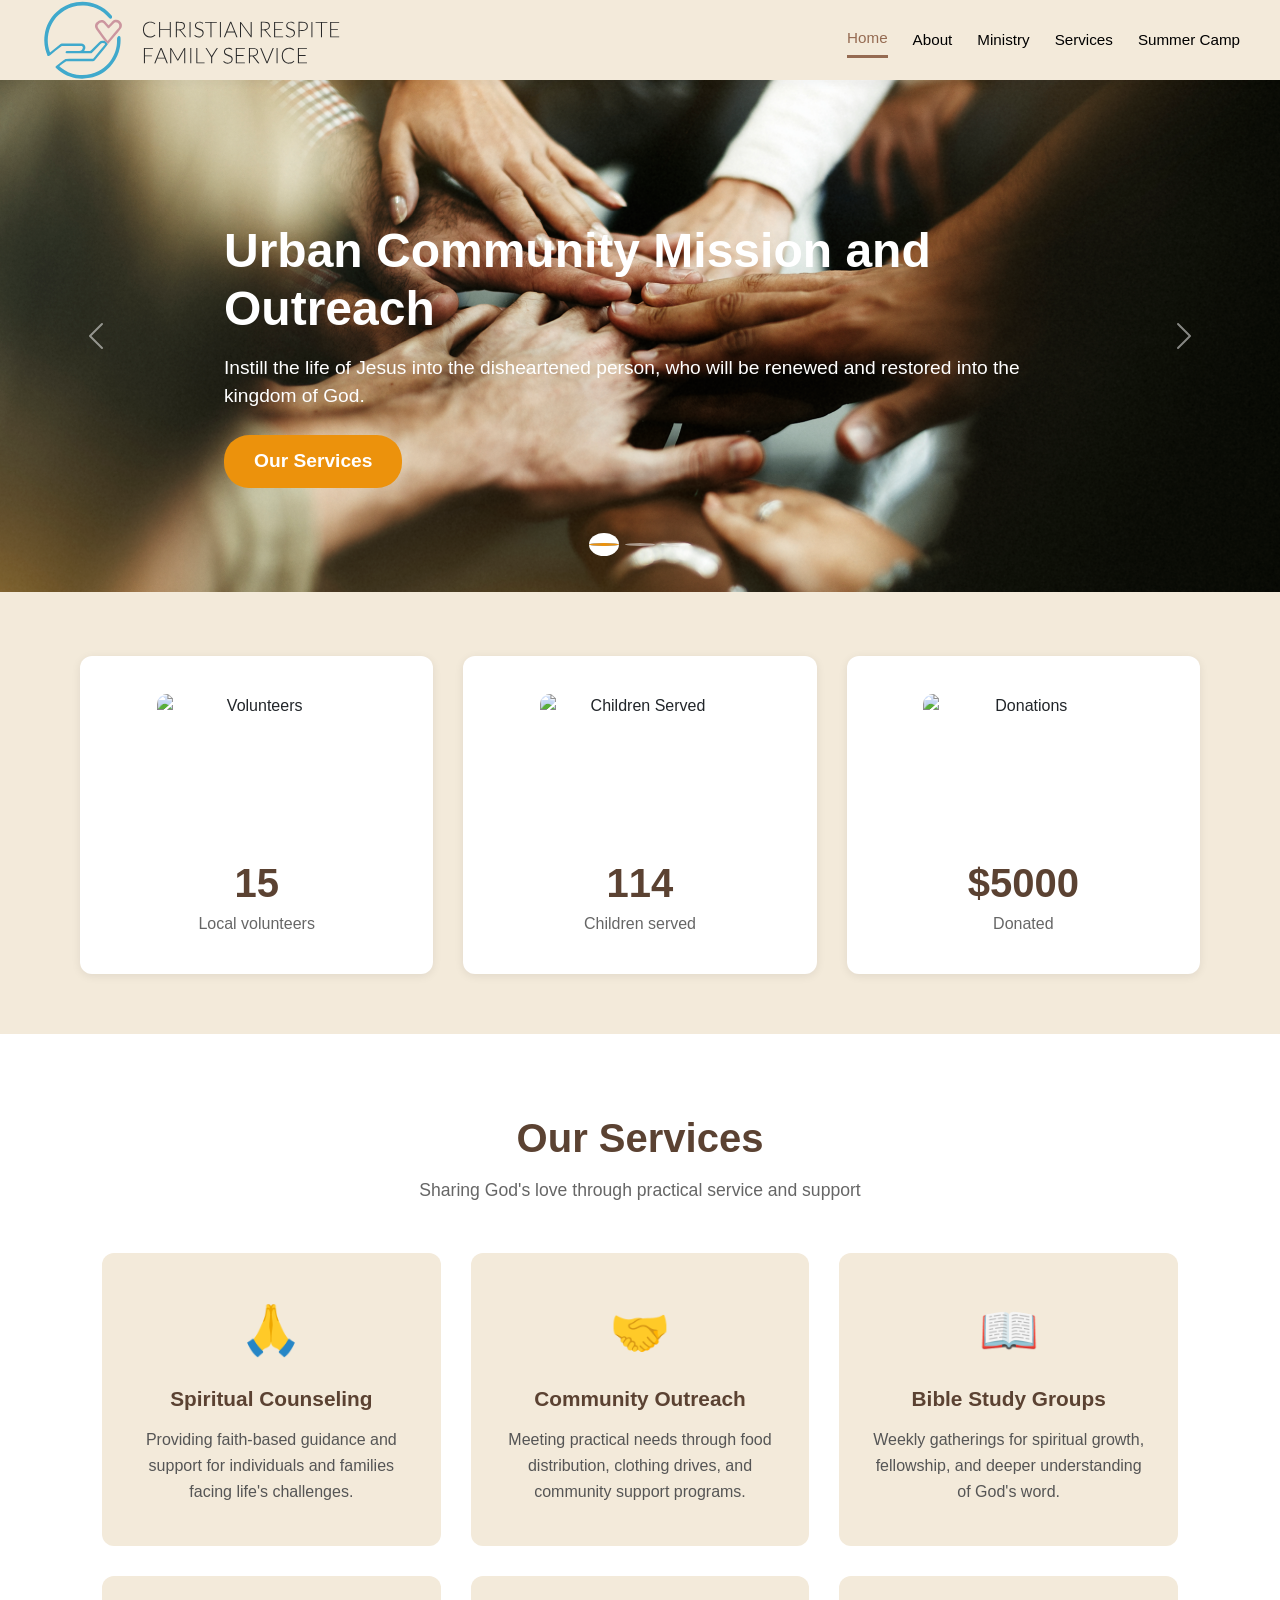
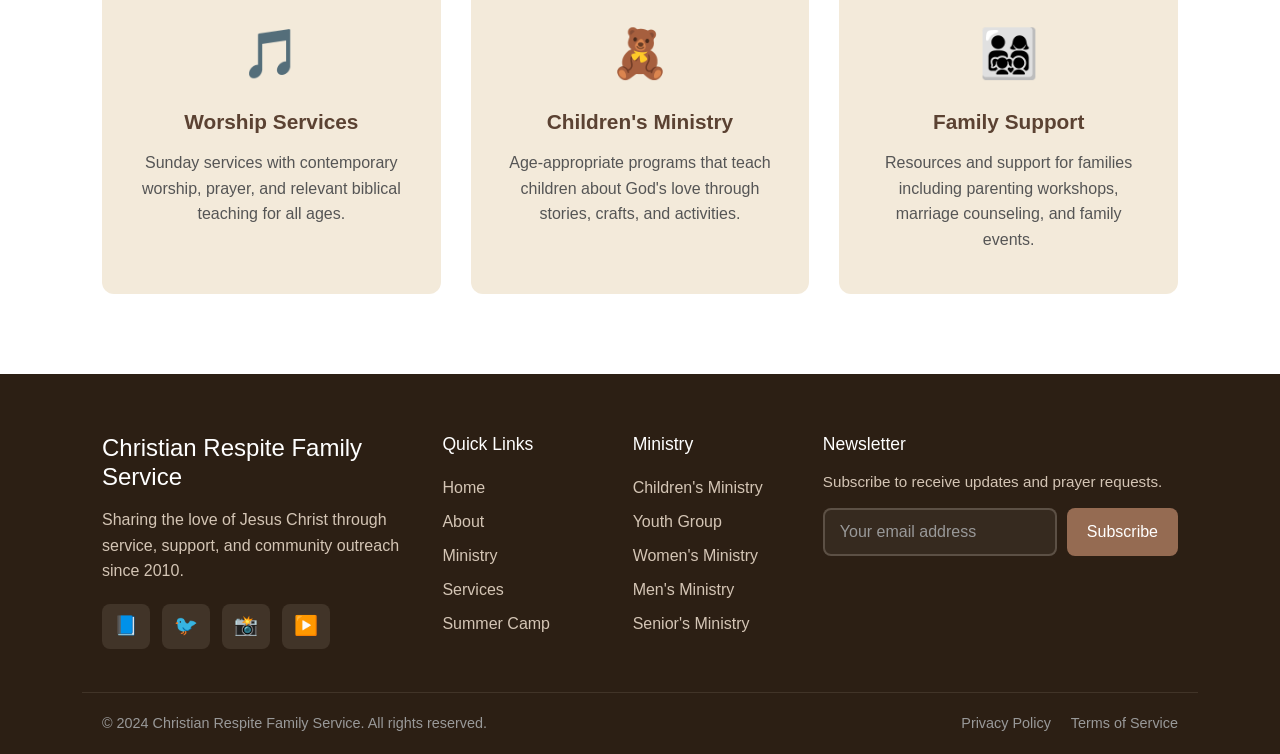
==== html/index.html @ e98ca58f "add carousel images" ====
<!DOCTYPE html>
<html lang="en" data-bs-theme="auto">

<head>
    <meta charset="utf-8">
    <meta name="viewport" content="width=device-width, initial-scale=1">
    <title>Christian Respite Family Service</title>

    <link href="https://cdn.jsdelivr.net/npm/bootstrap@5.3.2/dist/css/bootstrap.min.css" rel="stylesheet">
    <link href="../css/style.css" rel="stylesheet">
    <link rel="icon" type="image/png" href="favicon.png">
</head>

<body>

    <!-- Row 1 Header -->
    <header>
        <nav class="top-row">
            <div class="logo">
                <img src="../images/full-logo_colour_web.svg" alt="Christian Respite Family Service">
            </div>

            <div class="nav-right">
                <a href="#home" class="active">Home</a>
                <a href="#about">About</a>
                <a href="#ministry">Ministry</a>
                <a href="#services">Services</a>
                <a href="#summer-camp">Summer Camp</a>
            </div>
        </nav>
    </header>

    <!-- Row 2 Carousel -->
    <div id="myCarousel" class="carousel slide" data-bs-ride="carousel">

        <!-- Indicators -->
        <div class="carousel-indicators">
            <button type="button" data-bs-target="#myCarousel" data-bs-slide-to="0" class="active" aria-current="true" aria-label="Slide 1"></button>
            <button type="button" data-bs-target="#myCarousel" data-bs-slide-to="1" aria-label="Slide 2"></button>
            <button type="button" data-bs-target="#myCarousel" data-bs-slide-to="2" aria-label="Slide 3"></button>
        </div>

        <!-- Slides -->
        <div class="carousel-inner">

            <div class="carousel-item active">
                <img src="../images/closeup-diverse-people-joining-their-hands.jpg" class="carousel-img" alt="Urban Community Mission">
                <div class="container">
                    <div class="carousel-caption text-start">
                        <h1>Urban Community Mission and Outreach</h1>
                        <p>Instill the life of Jesus into the disheartened person, who will be renewed and restored into the kingdom of God.</p>
                        <p>
                            <a class="carousel-btn" href="#services">
                                Our Services
                            </a>
                        </p>
                    </div>
                </div>
            </div>

            <div class="carousel-item">
                <img src="../images/silhouette-people-happy-time.jpg" class="carousel-img" alt="Community Service">
                <div class="container">
                    <div class="carousel-caption">
                        <h1>Making a Difference Together</h1>
                        <p>Join us in serving our community with love and compassion.</p>
                        <p>
                            <a class="carousel-btn" href="#summer-camp">
                                Summer Camp
                            </a>
                        </p>
                    </div>
                </div>
            </div>

            <div class="carousel-item">
                <img src="../images/teenage-girl-with-praying-peace-hope-dreams-concept.jpg" class="carousel-img" alt="Children's Ministry">
                <div class="container">
                    <div class="carousel-caption text-end">
                        <h1>Children's Summer Camp</h1>
                        <p>Faith, fun, and friendship for children of all ages.</p>
                        <p>
                            <a class="carousel-btn" href="#summer-camp">
                                Register Now
                            </a>
                        </p>
                    </div>
                </div>
            </div>

        </div>

        <!-- Controls -->
        <button class="carousel-control-prev" type="button" data-bs-target="#myCarousel" data-bs-slide="prev">
            <span class="carousel-control-prev-icon" aria-hidden="true"></span>
            <span class="visually-hidden">Previous</span>
        </button>

        <button class="carousel-control-next" type="button" data-bs-target="#myCarousel" data-bs-slide="next">
            <span class="carousel-control-next-icon" aria-hidden="true"></span>
            <span class="visually-hidden">Next</span>
        </button>

    </div>

    <!-- Row 3 Hero Cards (Stats) -->
    <div class="hero-container">

        <div class="hero-card" data-target="1">
            <img src="herocard1.png" class="hero-img" alt="Volunteers">
            <h2>15</h2>
            <p>Local volunteers</p>
        </div>

        <div class="hero-card" data-target="2">
            <img src="herocard2.jpg" class="hero-img" alt="Children Served">
            <h2>114</h2>
            <p>Children served</p>
        </div>

        <div class="hero-card" data-target="3">
            <img src="herocard3.png" class="hero-img" alt="Donations">
            <h2>$5000</h2>
            <p>Donated</p>
        </div>

    </div>

    <!-- Row 4 Info Row -->
    <div id="hero-info" class="hero-info-section">
        <div class="container">
            <div id="hero-info-content"></div>
        </div>
    </div>

    <!-- Row 5 Services Section -->
    <section id="services" class="services-section">
        <div class="container">
            <div class="section-header">
                <h2>Our Services</h2>
                <p>Sharing God's love through practical service and support</p>
            </div>

            <div class="services-grid">
                <div class="service-card">
                    <div class="service-icon">🙏</div>
                    <h3>Spiritual Counseling</h3>
                    <p>Providing faith-based guidance and support for individuals and families facing life's challenges.</p>
                </div>

                <div class="service-card">
                    <div class="service-icon">🤝</div>
                    <h3>Community Outreach</h3>
                    <p>Meeting practical needs through food distribution, clothing drives, and community support programs.</p>
                </div>

                <div class="service-card">
                    <div class="service-icon">📖</div>
                    <h3>Bible Study Groups</h3>
                    <p>Weekly gatherings for spiritual growth, fellowship, and deeper understanding of God's word.</p>
                </div>

                <div class="service-card">
                    <div class="service-icon">🎵</div>
                    <h3>Worship Services</h3>
                    <p>Sunday services with contemporary worship, prayer, and relevant biblical teaching for all ages.</p>
                </div>

                <div class="service-card">
                    <div class="service-icon">🧸</div>
                    <h3>Children's Ministry</h3>
                    <p>Age-appropriate programs that teach children about God's love through stories, crafts, and activities.</p>
                </div>

                <div class="service-card">
                    <div class="service-icon">👨‍👩‍👧‍👦</div>
                    <h3>Family Support</h3>
                    <p>Resources and support for families including parenting workshops, marriage counseling, and family events.</p>
                </div>
            </div>
        </div>
    </section>

    <!-- Row 6 Footer -->
    <footer class="footer">
        <div class="container">
            <div class="footer-grid">
                <div class="footer-about">
                    <h3>Christian Respite Family Service</h3>
                    <p>Sharing the love of Jesus Christ through service, support, and community outreach since 2010.</p>
                    <div class="social-links">
                        <a href="#" class="social-link">📘</a>
                        <a href="#" class="social-link">🐦</a>
                        <a href="#" class="social-link">📸</a>
                        <a href="#" class="social-link">▶️</a>
                    </div>
                </div>

                <div class="footer-links">
                    <h4>Quick Links</h4>
                    <ul>
                        <li><a href="#home">Home</a></li>
                        <li><a href="#about">About</a></li>
                        <li><a href="#ministry">Ministry</a></li>
                        <li><a href="#services">Services</a></li>
                        <li><a href="#summer-camp">Summer Camp</a></li>
                    </ul>
                </div>

                <div class="footer-links">
                    <h4>Ministry</h4>
                    <ul>
                        <li><a href="#">Children's Ministry</a></li>
                        <li><a href="#">Youth Group</a></li>
                        <li><a href="#">Women's Ministry</a></li>
                        <li><a href="#">Men's Ministry</a></li>
                        <li><a href="#">Senior's Ministry</a></li>
                    </ul>
                </div>

                <div class="footer-newsletter">
                    <h4>Newsletter</h4>
                    <p>Subscribe to receive updates and prayer requests.</p>
                    <form class="newsletter-form">
                        <input type="email" placeholder="Your email address">
                        <button type="submit">Subscribe</button>
                    </form>
                </div>
            </div>

            <div class="footer-bottom">
                <p>&copy; 2024 Christian Respite Family Service. All rights reserved.</p>
                <div class="footer-legal">
                    <a href="#">Privacy Policy</a>
                    <a href="#">Terms of Service</a>
                </div>
            </div>
        </div>
    </footer>

    <!-- JavaScript -->
    <script>
        // Hero Cards
        const cards = document.querySelectorAll(".hero-card");
        const infoSection = document.getElementById("hero-info");
        const infoContent = document.getElementById("hero-info-content");

        let activeCard = null;

        const content = {
            1: `
                <h2>Our Volunteers</h2>
                <p>Fifteen dedicated volunteers serve our community with love and compassion. Each volunteer brings unique gifts and talents to our ministry.</p>
                <ul>
                    <li>Weekly food distribution</li>
                    <li>Community prayer groups</li>
                    <li>Children's activities</li>
                </ul>
            `,
            2: `
                <h2>Children Served</h2>
                <p>Over 114 children have been impacted through our programs, including summer camps, after-school activities, and mentoring.</p>
                <ul>
                    <li>Summer Camp programs</li>
                    <li>After-school tutoring</li>
                    <li>Youth mentoring</li>
                </ul>
            `,
            3: `
                <h2>Community Donations</h2>
                <p>$5,000 raised through generous donations from our community partners and supporters.</p>
                <ul>
                    <li>Food bank supplies</li>
                    <li>School supplies for children</li>
                    <li>Community events and programs</li>
                </ul>
            `
        };

        cards.forEach(card => {
            card.addEventListener("click", () => {
                const target = card.dataset.target;

                if (activeCard === card) {
                    card.classList.remove("active");
                    infoSection.classList.remove("active");
                    activeCard = null;
                    return;
                }

                cards.forEach(c => c.classList.remove("active"));
                card.classList.add("active");
                infoContent.innerHTML = content[target];
                infoSection.classList.add("active");
                activeCard = card;
            });
        });

        // Active nav link
        const navLinks = document.querySelectorAll('.nav-right a');
        
        navLinks.forEach(link => {
            link.addEventListener('click', function(e) {
                navLinks.forEach(l => l.classList.remove('active'));
                this.classList.add('active');
            });
        });

        // Newsletter Form
        document.querySelector('.newsletter-form').addEventListener('submit', function(e) {
            e.preventDefault();
            alert('Thank you for subscribing to our newsletter!');
            this.reset();
        });

        // Smooth scroll for all anchor links
        document.querySelectorAll('a[href^="#"]').forEach(anchor => {
            anchor.addEventListener('click', function(e) {
                const href = this.getAttribute('href');
                if (href === '#') return;
                
                e.preventDefault();
                const target = document.querySelector(href);
                if (target) {
                    target.scrollIntoView({ behavior: 'smooth', block: 'start' });
                }
            });
        });
    </script>

    <script src="https://cdn.jsdelivr.net/npm/bootstrap@5.3.2/dist/js/bootstrap.bundle.min.js"></script>

</body>
</html>
---- css/style.css ----
/* ===== RESET & BASE ===== */
* {
    margin: 0;
    padding: 0;
    box-sizing: border-box;
}

body {
    font-family: Verdana, sans-serif;
    background-color: #f3eada;
    padding-top: 80px;
}

header {
    font-weight: bold;
    position: fixed;
    top: 0;
    left: 0;
    width: 100%;
    z-index: 1000;
    background-color: #f3eada;
    box-shadow: 0 2px 10px rgba(0,0,0,0.05);
}

/* ===== ROW 1 - HEADER ===== */
.top-row {
    display: flex;
    align-items: center;
    justify-content: space-between;
    height: 80px;
    padding: 0 40px;
    background-color: #f3eada;
    gap: 20px;
}

.logo {
    height: 100%;
    display: flex;
    align-items: center;
    flex-shrink: 0;
}

.logo img {
    max-height: 100%;
    height: 100%;
    width: auto;
    object-fit: contain;
    display: block;
}

/* Navigation in the right side */
.nav-right {
    display: flex;
    align-items: center;
    gap: 25px;
    margin-left: auto;
}

.nav-right a {
    text-decoration: none;
    color: black;
    transition: 0.3s ease;
    font-weight: 500;
    padding: 5px 0;
    position: relative;
    font-size: 0.95rem;
}

.nav-right a::after {
    content: '';
    position: absolute;
    bottom: -2px;
    left: 0;
    width: 0;
    height: 2px;
    background-color: rgb(149, 107, 82);
    transition: 0.3s ease;
}

.nav-right a:hover::after {
    width: 100%;
}

.nav-right a:hover {
    color: rgb(149, 107, 82);
}

.nav-right a.active {
    color: rgb(149, 107, 82);
    border-bottom: 3px solid rgb(149, 107, 82);
}

/* ===== ROW 2 - CAROUSEL ===== */
#myCarousel {
    margin-bottom: 4rem;
    margin-top: 0;
}

.carousel-item {
    height: 32rem;
    background-color: #000;
}

.carousel-img {
    width: 100%;
    height: 32rem;
    object-fit: cover;
    object-position: center;
    display: block;
}

.carousel-caption {
    bottom: 3rem;
    z-index: 10;
    padding: 2rem;
}

.carousel-caption h1 {
    font-family: Verdana, sans-serif;
    font-size: 3rem;
    font-weight: bold;
    margin-bottom: 1rem;
}

.carousel-caption p {
    font-size: 1.2rem;
    margin-bottom: 1.5rem;
}

.carousel-btn {
    background-color: #ec920c;
    color: white;
    border: none;
    border-radius: 25px;
    padding: 12px 30px;
    text-decoration: none;
    display: inline-block;
    font-weight: bold;
    transition: 0.3s;
}

.carousel-btn:hover {
    background-color: #d4820a;
    color: white;
    transform: translateY(-2px);
    box-shadow: 0 4px 15px rgba(236, 146, 12, 0.4);
}

/* Carousel Indicators */
.carousel-indicators {
    bottom: 20px;
}

.carousel-indicators button {
    width: 12px;
    height: 12px;
    border-radius: 50%;
    margin: 0 6px;
    background-color: rgba(255, 255, 255, 0.5);
    border: 2px solid transparent;
}

.carousel-indicators button.active {
    background-color: #ec920c;
    border-color: white;
}

/* ===== ROW 3 - HERO CARDS (STATS) ===== */
.hero-container {
    display: grid;
    gap: 30px;
    padding: 0 40px;
    max-width: 1200px;
    margin: 0 auto 60px;
    grid-template-columns: repeat(3, 1fr);
}

.hero-card {
    text-align: center;
    padding: 35px 20px;
    border-radius: 12px;
    background: #ffffff;
    transition: all 0.3s ease;
    cursor: pointer;
    box-shadow: 0 2px 10px rgba(0, 0, 0, 0.08);
    border: 3px solid transparent;
    min-height: 280px;
    display: flex;
    flex-direction: column;
    align-items: center;
    justify-content: center;
}

.hero-card:hover {
    transform: translateY(-8px);
    box-shadow: 0 15px 35px rgba(0, 0, 0, 0.15);
}

.hero-card.active {
    border-color: rgb(149, 107, 82);
    transform: translateY(-8px);
    box-shadow: 0 15px 35px rgba(0, 0, 0, 0.15);
    background-color: #faf6f0;
}

.hero-img {
    width: 100%;
    max-width: 200px;
    height: 150px;
    object-fit: cover;
    border-radius: 10px;
    margin-bottom: 15px;
}

.hero-card h2 {
    font-size: 2.5rem;
    color: rgb(91, 66, 50);
    margin-bottom: 5px;
    font-weight: bold;
}

.hero-card p {
    color: #666;
    margin-bottom: 0;
    font-size: 1rem;
}

/* ===== ROW 4 - INFO SECTION ===== */
.hero-info-section {
    display: none;
    width: 100%;
    background: #e8d9c8;
    padding: 40px 0;
    border-top: 3px solid rgb(149, 107, 82);
    border-bottom: 3px solid rgb(149, 107, 82);
}

.hero-info-section.active {
    display: block;
    animation: fadeSlideIn 0.4s ease;
}

#hero-info-content {
    max-width: 800px;
    margin: 0 auto;
    padding: 0 20px;
}

#hero-info-content h2 {
    color: rgb(91, 66, 50);
    font-size: 2rem;
    margin-bottom: 15px;
    font-weight: bold;
}

#hero-info-content p {
    font-size: 1.1rem;
    line-height: 1.8;
    color: #2d2d2d;
}

#hero-info-content ul {
    list-style: none;
    padding: 0;
    margin-top: 15px;
}

#hero-info-content ul li {
    padding: 8px 0 8px 30px;
    position: relative;
    font-size: 1rem;
    color: #444;
}

#hero-info-content ul li::before {
    content: '✝️';
    position: absolute;
    left: 0;
    color: rgb(149, 107, 82);
}

/* ===== ROW 5 - SERVICES SECTION ===== */
.services-section {
    padding: 80px 0;
    background-color: #ffffff;
}

.section-header {
    text-align: center;
    margin-bottom: 50px;
}

.section-header h2 {
    font-size: 2.5rem;
    color: rgb(91, 66, 50);
    margin-bottom: 15px;
    font-weight: bold;
}

.section-header p {
    font-size: 1.1rem;
    color: #666;
    max-width: 600px;
    margin: 0 auto;
}

.services-grid {
    display: grid;
    grid-template-columns: repeat(auto-fit, minmax(280px, 1fr));
    gap: 30px;
    max-width: 1200px;
    margin: 0 auto;
    padding: 0 20px;
}

.service-card {
    background: #f3eada;
    padding: 40px 30px;
    border-radius: 12px;
    text-align: center;
    transition: all 0.3s ease;
    border: 2px solid transparent;
}

.service-card:hover {
    transform: translateY(-10px);
    box-shadow: 0 15px 35px rgba(0, 0, 0, 0.1);
    border-color: rgb(149, 107, 82);
    background: #ffffff;
}

.service-icon {
    font-size: 3rem;
    margin-bottom: 20px;
    display: block;
}

.service-card h3 {
    font-size: 1.3rem;
    color: rgb(91, 66, 50);
    margin-bottom: 15px;
    font-weight: bold;
}

.service-card p {
    color: #555;
    line-height: 1.6;
    margin-bottom: 0;
}

/* ===== ROW 6 - FOOTER ===== */
.footer {
    background-color: #2c1f14;
    color: #f3eada;
    padding: 60px 0 20px;
}

.footer-grid {
    display: grid;
    grid-template-columns: 2fr 1fr 1fr 1.5fr;
    gap: 40px;
    max-width: 1200px;
    margin: 0 auto;
    padding: 0 20px;
    border-bottom: 1px solid rgba(243, 234, 218, 0.1);
    padding-bottom: 40px;
}

.footer-about h3 {
    font-size: 1.5rem;
    margin-bottom: 15px;
    color: #ffffff;
}

.footer-about p {
    line-height: 1.6;
    margin-bottom: 20px;
    color: #d4c5b5;
}

.social-links {
    display: flex;
    gap: 12px;
}

.social-link {
    display: inline-block;
    padding: 8px 12px;
    background: rgba(243, 234, 218, 0.1);
    border-radius: 8px;
    text-decoration: none;
    font-size: 1.2rem;
    transition: 0.3s;
    color: #f3eada;
}

.social-link:hover {
    background: rgb(149, 107, 82);
    transform: translateY(-3px);
}

.footer-links h4 {
    color: #ffffff;
    margin-bottom: 20px;
    font-size: 1.1rem;
}

.footer-links ul {
    list-style: none;
    padding: 0;
}

.footer-links ul li {
    margin-bottom: 10px;
}

.footer-links ul li a {
    color: #d4c5b5;
    text-decoration: none;
    transition: 0.3s;
}

.footer-links ul li a:hover {
    color: #ec920c;
    padding-left: 5px;
}

.footer-newsletter h4 {
    color: #ffffff;
    margin-bottom: 15px;
    font-size: 1.1rem;
}

.footer-newsletter p {
    color: #d4c5b5;
    margin-bottom: 15px;
    font-size: 0.95rem;
}

.newsletter-form {
    display: flex;
    gap: 10px;
}

.newsletter-form input {
    flex: 1;
    padding: 10px 15px;
    border: 2px solid rgba(243, 234, 218, 0.2);
    border-radius: 8px;
    background: rgba(255, 255, 255, 0.05);
    color: #ffffff;
    font-family: inherit;
}

.newsletter-form input::placeholder {
    color: #999;
}

.newsletter-form input:focus {
    outline: none;
    border-color: rgb(149, 107, 82);
}

.newsletter-form button {
    padding: 10px 20px;
    background-color: rgb(149, 107, 82);
    color: white;
    border: none;
    border-radius: 8px;
    cursor: pointer;
    transition: 0.3s;
    white-space: nowrap;
}

.newsletter-form button:hover {
    background-color: rgb(91, 66, 50);
}

.footer-bottom {
    max-width: 1200px;
    margin: 0 auto;
    padding: 20px 20px 0;
    display: flex;
    justify-content: space-between;
    align-items: center;
    flex-wrap: wrap;
    gap: 10px;
}

.footer-bottom p {
    color: #999;
    font-size: 0.9rem;
    margin: 0;
}

.footer-legal {
    display: flex;
    gap: 20px;
}

.footer-legal a {
    color: #999;
    text-decoration: none;
    font-size: 0.9rem;
    transition: 0.3s;
}

.footer-legal a:hover {
    color: #f3eada;
}

/* ===== ANIMATIONS ===== */
@keyframes fadeSlideIn {
    from {
        opacity: 0;
        transform: translateY(-20px);
    }
    to {
        opacity: 1;
        transform: translateY(0);
    }
}

/* ===== RESPONSIVE ===== */
/* Tablet */
@media (max-width: 1024px) {
    .nav-right {
        gap: 15px;
    }
    
    .nav-right a {
        font-size: 0.85rem;
    }
    
    .footer-grid {
        grid-template-columns: 1fr 1fr;
        gap: 30px;
    }
}

/* Mobile */
@media (max-width: 768px) {
    body {
        padding-top: 60px;
    }
    
    .top-row {
        height: 60px;
        padding: 0 15px;
        flex-wrap: wrap;
        gap: 10px;
    }
    
    .logo {
        height: 40px;
    }
    
    .logo img {
        height: 40px;
    }
    
    .nav-right {
        flex-wrap: wrap;
        justify-content: flex-end;
        gap: 8px;
        width: 100%;
    }
    
    .nav-right a {
        font-size: 0.75rem;
        padding: 3px 5px;
    }
    
    .carousel-item {
        height: 20rem;
    }
    
    .carousel-img {
        height: 20rem;
    }
    
    .carousel-caption {
        padding: 1rem;
        bottom: 1.5rem;
    }
    
    .carousel-caption h1 {
        font-size: 1.5rem;
    }
    
    .carousel-caption p {
        font-size: 0.9rem;
        margin-bottom: 1rem;
    }
    
    .carousel-btn {
        padding: 8px 20px;
        font-size: 0.85rem;
    }
    
    .hero-container {
        grid-template-columns: repeat(3, 1fr);
        gap: 15px;
        padding: 0 15px;
        margin-bottom: 40px;
    }
    
    .hero-card {
        padding: 20px 10px;
        min-height: 180px;
    }
    
    .hero-img {
        height: 80px;
        max-width: 100px;
    }
    
    .hero-card h2 {
        font-size: 1.5rem;
    }
    
    .hero-card p {
        font-size: 0.8rem;
    }
    
    .services-grid {
        grid-template-columns: 1fr 1fr;
        gap: 20px;
        padding: 0 15px;
    }
    
    .service-card {
        padding: 25px 20px;
    }
    
    .section-header h2 {
        font-size: 1.8rem;
    }
    
    .section-header p {
        font-size: 1rem;
        padding: 0 15px;
    }
    
    .footer-grid {
        grid-template-columns: 1fr;
        gap: 30px;
    }
    
    .footer-bottom {
        flex-direction: column;
        text-align: center;
    }
    
    .footer-legal {
        flex-direction: column;
        gap: 5px;
    }
    
    .newsletter-form {
        flex-direction: column;
    }
}

/* Small Mobile */
@media (max-width: 480px) {
    .hero-container {
        grid-template-columns: 1fr;
        gap: 20px;
        padding: 0 20px;
    }
    
    .hero-card {
        min-height: 200px;
        padding: 25px 15px;
    }
    
    .hero-img {
        height: 100px;
        max-width: 150px;
    }
    
    .services-grid {
        grid-template-columns: 1fr;
    }
    
    .carousel-item {
        height: 16rem;
    }
    
    .carousel-img {
        height: 16rem;
    }
    
    .carousel-caption h1 {
        font-size: 1.2rem;
    }
    
    .carousel-caption p {
        font-size: 0.8rem;
    }
    
    .carousel-btn {
        padding: 6px 15px;
        font-size: 0.75rem;
    }
    
    .top-row {
        padding: 0 10px;
    }
    
    .nav-right a {
        font-size: 0.65rem;
        padding: 2px 4px;
    }
    
    .section-header h2 {
        font-size: 1.5rem;
    }
}
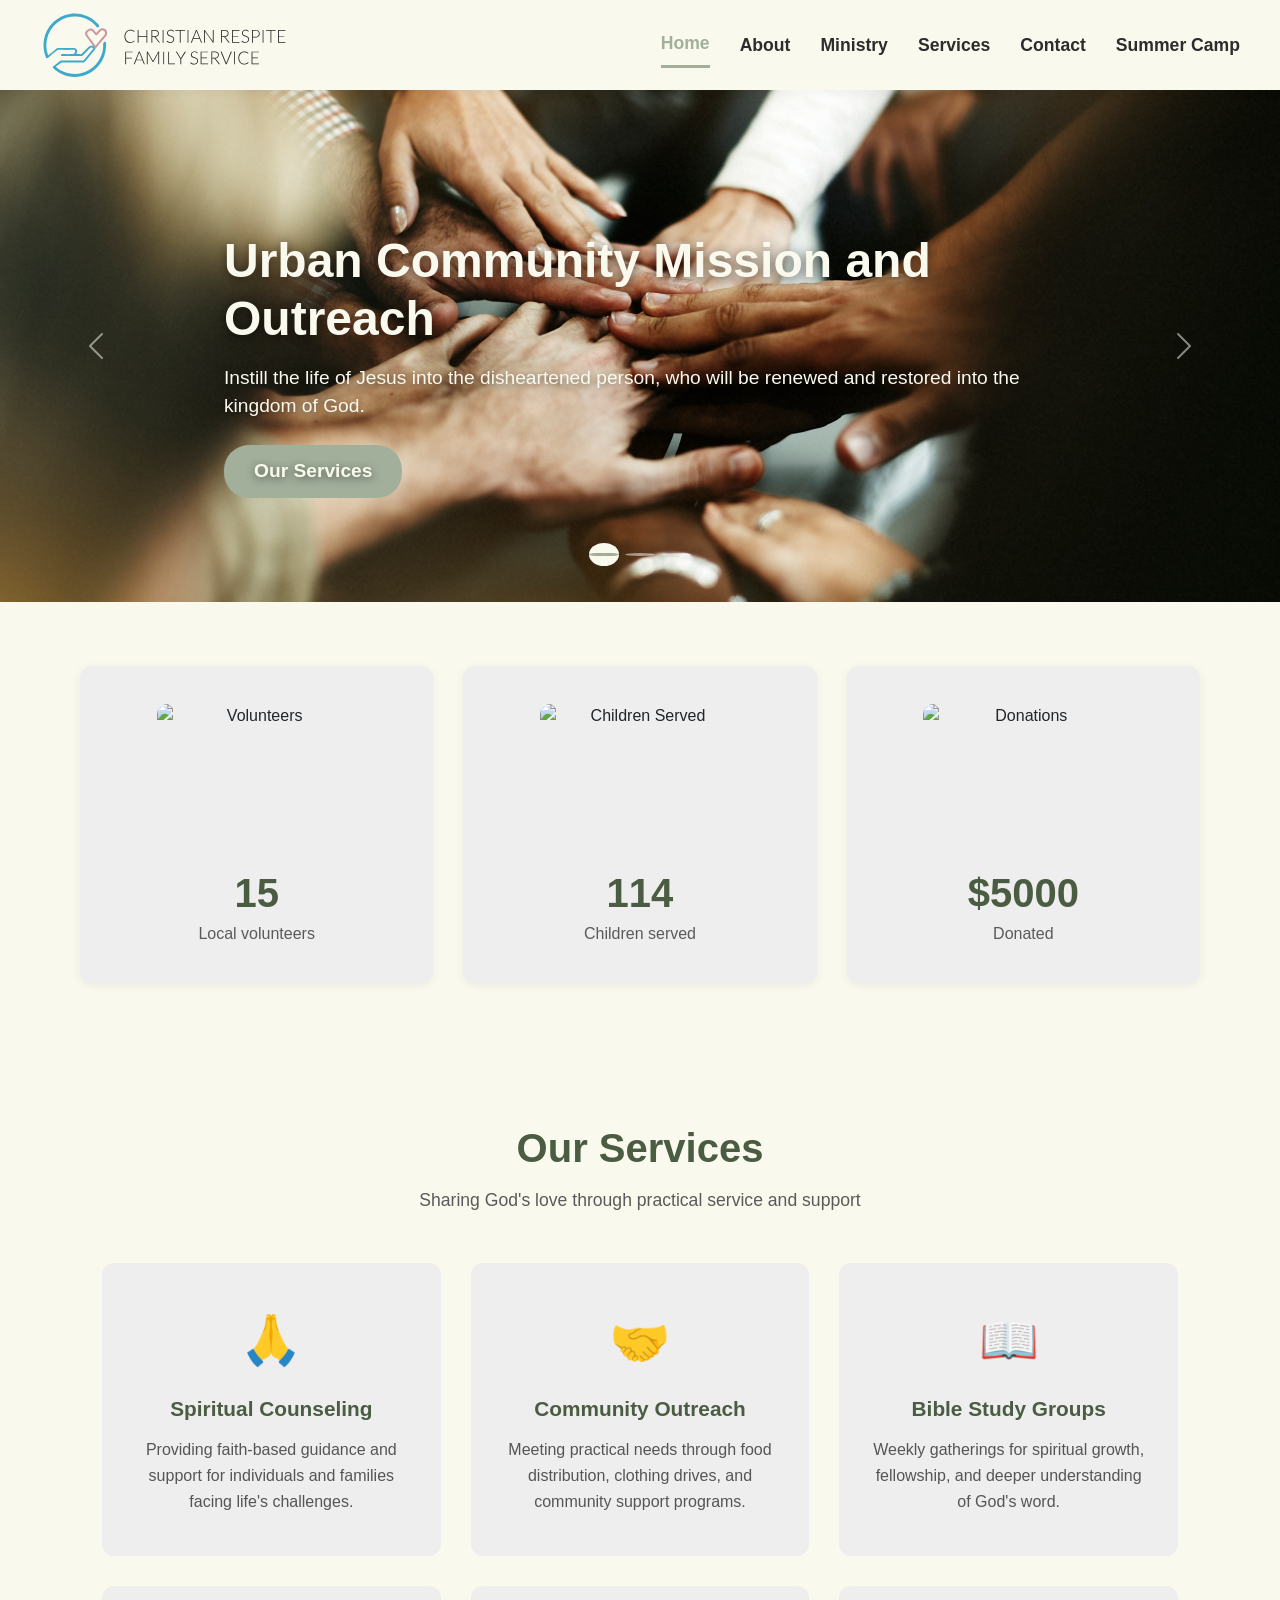
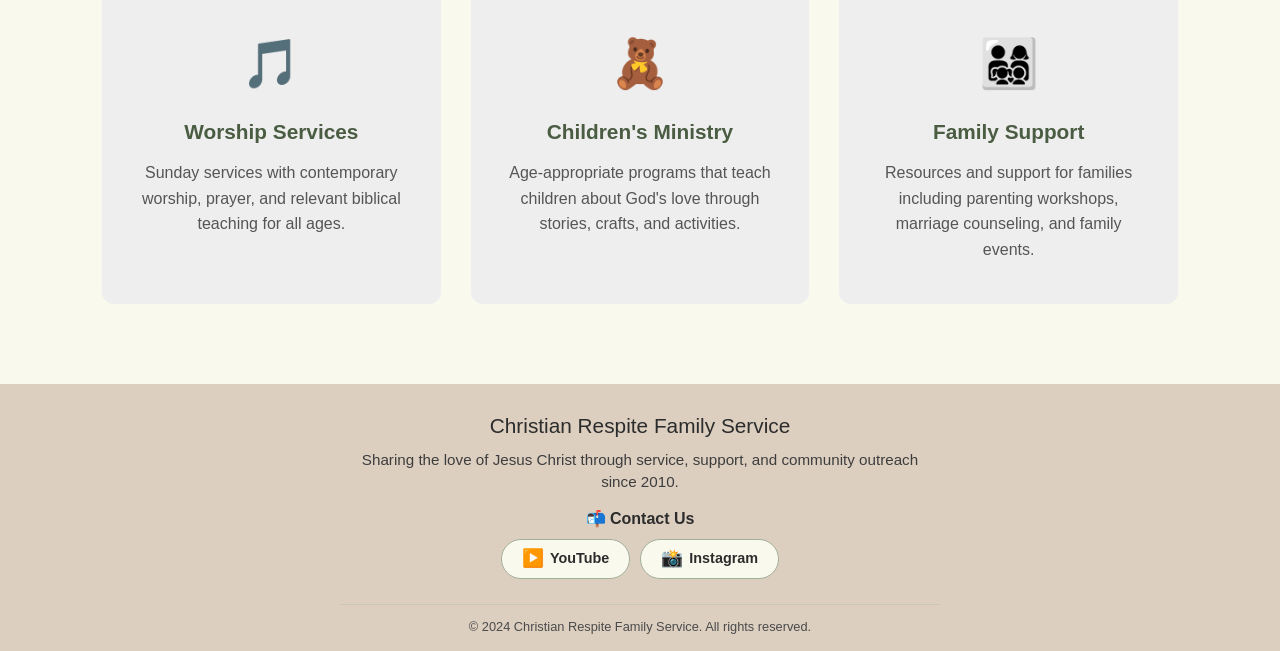
==== commit 7cf1316e: "add all pages and new layout" ====
--- a/html/index.html
+++ b/html/index.html
@@ -17,7 +17,9 @@
     <header>
         <nav class="top-row">
             <div class="logo">
-                <img src="../images/full-logo_colour_web.svg" alt="Christian Respite Family Service">
+                <a href="/" onclick="location.reload(); return false;">
+                    <img src="../images/logo.svg" alt="Christian Respite Family Service">
+                </a>
             </div>
 
             <div class="nav-right">
@@ -25,6 +27,7 @@
                 <a href="#about">About</a>
                 <a href="#ministry">Ministry</a>
                 <a href="#services">Services</a>
+                <a href="#contact">Contact</a>
                 <a href="#summer-camp">Summer Camp</a>
             </div>
         </nav>
@@ -44,7 +47,7 @@
         <div class="carousel-inner">
 
             <div class="carousel-item active">
-                <img src="../images/closeup-diverse-people-joining-their-hands.jpg" class="carousel-img" alt="Urban Community Mission">
+                <img src="../images/hands.jpg" class="carousel-img" alt="Urban Community Mission">
                 <div class="container">
                     <div class="carousel-caption text-start">
                         <h1>Urban Community Mission and Outreach</h1>
@@ -59,7 +62,7 @@
             </div>
 
             <div class="carousel-item">
-                <img src="../images/silhouette-people-happy-time.jpg" class="carousel-img" alt="Community Service">
+                <img src="../images/silhouette.jpg" class="carousel-img" alt="Community Service">
                 <div class="container">
                     <div class="carousel-caption">
                         <h1>Making a Difference Together</h1>
@@ -74,7 +77,7 @@
             </div>
 
             <div class="carousel-item">
-                <img src="../images/teenage-girl-with-praying-peace-hope-dreams-concept.jpg" class="carousel-img" alt="Children's Ministry">
+                <img src="../images/girl_praying.jpg" class="carousel-img" alt="Children's Ministry">
                 <div class="container">
                     <div class="carousel-caption text-end">
                         <h1>Children's Summer Camp</h1>
@@ -184,56 +187,25 @@
     <!-- Row 6 Footer -->
     <footer class="footer">
         <div class="container">
-            <div class="footer-grid">
-                <div class="footer-about">
-                    <h3>Christian Respite Family Service</h3>
-                    <p>Sharing the love of Jesus Christ through service, support, and community outreach since 2010.</p>
-                    <div class="social-links">
-                        <a href="#" class="social-link">📘</a>
-                        <a href="#" class="social-link">🐦</a>
-                        <a href="#" class="social-link">📸</a>
-                        <a href="#" class="social-link">▶️</a>
+            <div class="footer-content">
+                <h3>Christian Respite Family Service</h3>
+                <p>Sharing the love of Jesus Christ through service, support, and community outreach since 2010.</p>
+                
+                <div class="contact-section">
+                    <span class="contact-label">📬 Contact Us</span>
+                    <div class="btn-group">
+                        <a href="#" class="social-btn youtube" target="_blank">
+                            <span class="icon">▶️</span> YouTube
+                        </a>
+                        <a href="#" class="social-btn instagram" target="_blank">
+                            <span class="icon">📸</span> Instagram
+                        </a>
                     </div>
-                </div>
-
-                <div class="footer-links">
-                    <h4>Quick Links</h4>
-                    <ul>
-                        <li><a href="#home">Home</a></li>
-                        <li><a href="#about">About</a></li>
-                        <li><a href="#ministry">Ministry</a></li>
-                        <li><a href="#services">Services</a></li>
-                        <li><a href="#summer-camp">Summer Camp</a></li>
-                    </ul>
-                </div>
-
-                <div class="footer-links">
-                    <h4>Ministry</h4>
-                    <ul>
-                        <li><a href="#">Children's Ministry</a></li>
-                        <li><a href="#">Youth Group</a></li>
-                        <li><a href="#">Women's Ministry</a></li>
-                        <li><a href="#">Men's Ministry</a></li>
-                        <li><a href="#">Senior's Ministry</a></li>
-                    </ul>
-                </div>
-
-                <div class="footer-newsletter">
-                    <h4>Newsletter</h4>
-                    <p>Subscribe to receive updates and prayer requests.</p>
-                    <form class="newsletter-form">
-                        <input type="email" placeholder="Your email address">
-                        <button type="submit">Subscribe</button>
-                    </form>
                 </div>
             </div>
 
             <div class="footer-bottom">
                 <p>&copy; 2024 Christian Respite Family Service. All rights reserved.</p>
-                <div class="footer-legal">
-                    <a href="#">Privacy Policy</a>
-                    <a href="#">Terms of Service</a>
-                </div>
             </div>
         </div>
     </footer>
--- a/css/style.css
+++ b/css/style.css
@@ -7,8 +7,8 @@
 
 body {
     font-family: Verdana, sans-serif;
-    background-color: #f3eada;
-    padding-top: 80px;
+    background-color: #FAF9EE;
+    padding-top: 90px;
 }
 
 header {
@@ -18,52 +18,60 @@
     left: 0;
     width: 100%;
     z-index: 1000;
-    background-color: #f3eada;
-    box-shadow: 0 2px 10px rgba(0,0,0,0.05);
-}
-
-/* ===== ROW 1 - HEADER ===== */
+    background-color: #FAF9EE;
+    box-shadow: 0 2px 10px rgba(0, 0, 0, 0.05);
+}
+
+/* ===== ROW 1 - HEADER (BIGGER NAV) ===== */
 .top-row {
     display: flex;
     align-items: center;
     justify-content: space-between;
-    height: 80px;
+    height: 90px;
     padding: 0 40px;
-    background-color: #f3eada;
+    background-color: #FAF9EE;
     gap: 20px;
 }
 
 .logo {
-    height: 100%;
+    height: 90%;
     display: flex;
     align-items: center;
     flex-shrink: 0;
 }
 
-.logo img {
-    max-height: 100%;
-    height: 100%;
+.logo a {
+    display: flex;
+    align-items: center;
+    height: 90%;
+    width: 90%;
+    text-decoration: none;
+    cursor: pointer;
+}
+
+.logo a img {
+    max-height: 90%;
+    height: 90%;
     width: auto;
     object-fit: contain;
     display: block;
 }
 
-/* Navigation in the right side */
 .nav-right {
     display: flex;
     align-items: center;
-    gap: 25px;
+    gap: 30px;
     margin-left: auto;
 }
 
 .nav-right a {
     text-decoration: none;
-    color: black;
+    color: #2c2c2c;
     transition: 0.3s ease;
-    font-weight: 500;
-    padding: 5px 0;
+    font-weight: 600;
+    padding: 8px 0;
     position: relative;
-    font-size: 0.95rem;
+    font-size: 1.1rem;
 }
 
 .nav-right a::after {
@@ -73,7 +81,7 @@
     left: 0;
     width: 0;
     height: 2px;
-    background-color: rgb(149, 107, 82);
+    background-color: #A2AF9B;
     transition: 0.3s ease;
 }
 
@@ -82,12 +90,12 @@
 }
 
 .nav-right a:hover {
-    color: rgb(149, 107, 82);
+    color: #A2AF9B;
 }
 
 .nav-right a.active {
-    color: rgb(149, 107, 82);
-    border-bottom: 3px solid rgb(149, 107, 82);
+    color: #A2AF9B;
+    border-bottom: 3px solid #A2AF9B;
 }
 
 /* ===== ROW 2 - CAROUSEL ===== */
@@ -98,7 +106,7 @@
 
 .carousel-item {
     height: 32rem;
-    background-color: #000;
+    background-color: #DCCFC0;
 }
 
 .carousel-img {
@@ -120,16 +128,20 @@
     font-size: 3rem;
     font-weight: bold;
     margin-bottom: 1rem;
+    color: #FAF9EE;
+    text-shadow: 0 2px 12px rgba(0, 0, 0, 0.6);
 }
 
 .carousel-caption p {
     font-size: 1.2rem;
     margin-bottom: 1.5rem;
+    color: #FAF9EE;
+    text-shadow: 0 2px 8px rgba(0, 0, 0, 0.5);
 }
 
 .carousel-btn {
-    background-color: #ec920c;
-    color: white;
+    background-color: #A2AF9B;
+    color: #FAF9EE;
     border: none;
     border-radius: 25px;
     padding: 12px 30px;
@@ -140,13 +152,12 @@
 }
 
 .carousel-btn:hover {
-    background-color: #d4820a;
-    color: white;
+    background-color: #8a9a82;
+    color: #FAF9EE;
     transform: translateY(-2px);
-    box-shadow: 0 4px 15px rgba(236, 146, 12, 0.4);
-}
-
-/* Carousel Indicators */
+    box-shadow: 0 4px 15px rgba(162, 175, 155, 0.5);
+}
+
 .carousel-indicators {
     bottom: 20px;
 }
@@ -161,11 +172,11 @@
 }
 
 .carousel-indicators button.active {
-    background-color: #ec920c;
-    border-color: white;
-}
-
-/* ===== ROW 3 - HERO CARDS (STATS) ===== */
+    background-color: #A2AF9B;
+    border-color: #FAF9EE;
+}
+
+/* ===== ROW 3 - HERO CARDS ===== */
 .hero-container {
     display: grid;
     gap: 30px;
@@ -179,10 +190,10 @@
     text-align: center;
     padding: 35px 20px;
     border-radius: 12px;
-    background: #ffffff;
+    background: #EEEEEE;
     transition: all 0.3s ease;
     cursor: pointer;
-    box-shadow: 0 2px 10px rgba(0, 0, 0, 0.08);
+    box-shadow: 0 2px 10px rgba(0, 0, 0, 0.06);
     border: 3px solid transparent;
     min-height: 280px;
     display: flex;
@@ -193,14 +204,14 @@
 
 .hero-card:hover {
     transform: translateY(-8px);
-    box-shadow: 0 15px 35px rgba(0, 0, 0, 0.15);
+    box-shadow: 0 15px 35px rgba(0, 0, 0, 0.10);
 }
 
 .hero-card.active {
-    border-color: rgb(149, 107, 82);
+    border-color: #A2AF9B;
     transform: translateY(-8px);
-    box-shadow: 0 15px 35px rgba(0, 0, 0, 0.15);
-    background-color: #faf6f0;
+    box-shadow: 0 15px 35px rgba(0, 0, 0, 0.10);
+    background-color: #FAF9EE;
 }
 
 .hero-img {
@@ -214,13 +225,13 @@
 
 .hero-card h2 {
     font-size: 2.5rem;
-    color: rgb(91, 66, 50);
+    color: #4a5c42;
     margin-bottom: 5px;
     font-weight: bold;
 }
 
 .hero-card p {
-    color: #666;
+    color: #5a5a5a;
     margin-bottom: 0;
     font-size: 1rem;
 }
@@ -229,10 +240,10 @@
 .hero-info-section {
     display: none;
     width: 100%;
-    background: #e8d9c8;
+    background: #DCCFC0;
     padding: 40px 0;
-    border-top: 3px solid rgb(149, 107, 82);
-    border-bottom: 3px solid rgb(149, 107, 82);
+    border-top: 3px solid #A2AF9B;
+    border-bottom: 3px solid #A2AF9B;
 }
 
 .hero-info-section.active {
@@ -247,7 +258,7 @@
 }
 
 #hero-info-content h2 {
-    color: rgb(91, 66, 50);
+    color: #4a5c42;
     font-size: 2rem;
     margin-bottom: 15px;
     font-weight: bold;
@@ -269,20 +280,20 @@
     padding: 8px 0 8px 30px;
     position: relative;
     font-size: 1rem;
-    color: #444;
+    color: #3d3d3d;
 }
 
 #hero-info-content ul li::before {
     content: '✝️';
     position: absolute;
     left: 0;
-    color: rgb(149, 107, 82);
+    color: #A2AF9B;
 }
 
 /* ===== ROW 5 - SERVICES SECTION ===== */
 .services-section {
     padding: 80px 0;
-    background-color: #ffffff;
+    background-color: #FAF9EE;
 }
 
 .section-header {
@@ -292,14 +303,14 @@
 
 .section-header h2 {
     font-size: 2.5rem;
-    color: rgb(91, 66, 50);
+    color: #4a5c42;
     margin-bottom: 15px;
     font-weight: bold;
 }
 
 .section-header p {
     font-size: 1.1rem;
-    color: #666;
+    color: #5a5a5a;
     max-width: 600px;
     margin: 0 auto;
 }
@@ -314,7 +325,7 @@
 }
 
 .service-card {
-    background: #f3eada;
+    background: #EEEEEE;
     padding: 40px 30px;
     border-radius: 12px;
     text-align: center;
@@ -324,9 +335,9 @@
 
 .service-card:hover {
     transform: translateY(-10px);
-    box-shadow: 0 15px 35px rgba(0, 0, 0, 0.1);
-    border-color: rgb(149, 107, 82);
-    background: #ffffff;
+    box-shadow: 0 15px 35px rgba(0, 0, 0, 0.08);
+    border-color: #A2AF9B;
+    background: #FAF9EE;
 }
 
 .service-icon {
@@ -337,7 +348,7 @@
 
 .service-card h3 {
     font-size: 1.3rem;
-    color: rgb(91, 66, 50);
+    color: #4a5c42;
     margin-bottom: 15px;
     font-weight: bold;
 }
@@ -350,163 +361,98 @@
 
 /* ===== ROW 6 - FOOTER ===== */
 .footer {
-    background-color: #2c1f14;
-    color: #f3eada;
-    padding: 60px 0 20px;
-}
-
-.footer-grid {
-    display: grid;
-    grid-template-columns: 2fr 1fr 1fr 1.5fr;
-    gap: 40px;
-    max-width: 1200px;
+    background-color: #DCCFC0;
+    color: #2c2c2c;
+    padding: 30px 0 15px;
+    text-align: center;
+}
+
+.footer-content {
+    max-width: 600px;
     margin: 0 auto;
-    padding: 0 20px;
-    border-bottom: 1px solid rgba(243, 234, 218, 0.1);
-    padding-bottom: 40px;
-}
-
-.footer-about h3 {
-    font-size: 1.5rem;
+    padding: 0 20px 25px;
+    border-bottom: 1px solid rgba(162, 175, 155, 0.3);
+}
+
+.footer-content h3 {
+    font-size: 1.3rem;
+    margin-bottom: 10px;
+    color: #2c2c2c;
+}
+
+.footer-content p {
+    line-height: 1.4;
     margin-bottom: 15px;
-    color: #ffffff;
-}
-
-.footer-about p {
-    line-height: 1.6;
-    margin-bottom: 20px;
-    color: #d4c5b5;
-}
-
-.social-links {
+    color: #3d3d3d;
+    font-size: 0.95rem;
+}
+
+.contact-section {
     display: flex;
-    gap: 12px;
-}
-
-.social-link {
-    display: inline-block;
-    padding: 8px 12px;
-    background: rgba(243, 234, 218, 0.1);
-    border-radius: 8px;
-    text-decoration: none;
-    font-size: 1.2rem;
-    transition: 0.3s;
-    color: #f3eada;
-}
-
-.social-link:hover {
-    background: rgb(149, 107, 82);
-    transform: translateY(-3px);
-}
-
-.footer-links h4 {
-    color: #ffffff;
-    margin-bottom: 20px;
-    font-size: 1.1rem;
-}
-
-.footer-links ul {
-    list-style: none;
-    padding: 0;
-}
-
-.footer-links ul li {
-    margin-bottom: 10px;
-}
-
-.footer-links ul li a {
-    color: #d4c5b5;
-    text-decoration: none;
-    transition: 0.3s;
-}
-
-.footer-links ul li a:hover {
-    color: #ec920c;
-    padding-left: 5px;
-}
-
-.footer-newsletter h4 {
-    color: #ffffff;
-    margin-bottom: 15px;
-    font-size: 1.1rem;
-}
-
-.footer-newsletter p {
-    color: #d4c5b5;
-    margin-bottom: 15px;
-    font-size: 0.95rem;
-}
-
-.newsletter-form {
+    flex-direction: column;
+    align-items: center;
+    gap: 8px;
+}
+
+.contact-label {
+    font-weight: 600;
+    font-size: 1rem;
+    color: #2c2c2c;
+}
+
+.btn-group {
     display: flex;
     gap: 10px;
-}
-
-.newsletter-form input {
-    flex: 1;
-    padding: 10px 15px;
-    border: 2px solid rgba(243, 234, 218, 0.2);
-    border-radius: 8px;
-    background: rgba(255, 255, 255, 0.05);
-    color: #ffffff;
-    font-family: inherit;
-}
-
-.newsletter-form input::placeholder {
-    color: #999;
-}
-
-.newsletter-form input:focus {
-    outline: none;
-    border-color: rgb(149, 107, 82);
-}
-
-.newsletter-form button {
-    padding: 10px 20px;
-    background-color: rgb(149, 107, 82);
-    color: white;
-    border: none;
-    border-radius: 8px;
-    cursor: pointer;
-    transition: 0.3s;
-    white-space: nowrap;
-}
-
-.newsletter-form button:hover {
-    background-color: rgb(91, 66, 50);
-}
-
-.footer-bottom {
-    max-width: 1200px;
-    margin: 0 auto;
-    padding: 20px 20px 0;
-    display: flex;
-    justify-content: space-between;
+    flex-wrap: wrap;
+    justify-content: center;
+}
+
+.social-btn {
+    display: inline-flex;
     align-items: center;
-    flex-wrap: wrap;
-    gap: 10px;
-}
-
-.footer-bottom p {
-    color: #999;
-    font-size: 0.9rem;
-    margin: 0;
-}
-
-.footer-legal {
-    display: flex;
-    gap: 20px;
-}
-
-.footer-legal a {
-    color: #999;
+    gap: 6px;
+    padding: 8px 20px;
+    border-radius: 40px;
     text-decoration: none;
+    font-weight: 600;
     font-size: 0.9rem;
     transition: 0.3s;
-}
-
-.footer-legal a:hover {
-    color: #f3eada;
+    background: #FAF9EE;
+    color: #2c2c2c;
+    border: 1px solid #A2AF9B;
+}
+
+.social-btn:hover {
+    transform: translateY(-3px);
+    box-shadow: 0 6px 16px rgba(0, 0, 0, 0.10);
+}
+
+.social-btn.youtube:hover {
+    background: #FF0000;
+    border-color: #FF0000;
+    color: #FAF9EE;
+}
+
+.social-btn.instagram:hover {
+    background: #d62976;
+    border-color: #d62976;
+    color: #FAF9EE;
+}
+
+.social-btn .icon {
+    font-size: 1.1rem;
+    line-height: 1;
+}
+
+.footer-bottom {
+    padding: 12px 20px 0;
+    text-align: center;
+}
+
+.footer-bottom p {
+    color: #4a4a4a;
+    font-size: 0.8rem;
+    margin: 0;
 }
 
 /* ===== ANIMATIONS ===== */
@@ -522,198 +468,156 @@
 }
 
 /* ===== RESPONSIVE ===== */
-/* Tablet */
 @media (max-width: 1024px) {
     .nav-right {
-        gap: 15px;
-    }
-    
+        gap: 20px;
+    }
     .nav-right a {
-        font-size: 0.85rem;
-    }
-    
+        font-size: 1rem;
+    }
     .footer-grid {
         grid-template-columns: 1fr 1fr;
         gap: 30px;
     }
 }
 
-/* Mobile */
 @media (max-width: 768px) {
     body {
-        padding-top: 60px;
-    }
-    
+        padding-top: 70px;
+    }
     .top-row {
-        height: 60px;
+        height: 70px;
         padding: 0 15px;
         flex-wrap: wrap;
         gap: 10px;
     }
-    
     .logo {
         height: 40px;
     }
-    
     .logo img {
         height: 40px;
     }
-    
     .nav-right {
         flex-wrap: wrap;
         justify-content: flex-end;
-        gap: 8px;
+        gap: 12px;
         width: 100%;
     }
-    
     .nav-right a {
-        font-size: 0.75rem;
-        padding: 3px 5px;
-    }
-    
+        font-size: 0.85rem;
+        padding: 4px 6px;
+    }
     .carousel-item {
         height: 20rem;
     }
-    
     .carousel-img {
         height: 20rem;
     }
-    
     .carousel-caption {
         padding: 1rem;
         bottom: 1.5rem;
     }
-    
     .carousel-caption h1 {
         font-size: 1.5rem;
     }
-    
     .carousel-caption p {
         font-size: 0.9rem;
-        margin-bottom: 1rem;
-    }
-    
+    }
     .carousel-btn {
         padding: 8px 20px;
         font-size: 0.85rem;
     }
-    
     .hero-container {
         grid-template-columns: repeat(3, 1fr);
         gap: 15px;
         padding: 0 15px;
         margin-bottom: 40px;
     }
-    
     .hero-card {
         padding: 20px 10px;
         min-height: 180px;
     }
-    
     .hero-img {
         height: 80px;
         max-width: 100px;
     }
-    
     .hero-card h2 {
         font-size: 1.5rem;
     }
-    
     .hero-card p {
         font-size: 0.8rem;
     }
-    
     .services-grid {
         grid-template-columns: 1fr 1fr;
         gap: 20px;
         padding: 0 15px;
     }
-    
     .service-card {
         padding: 25px 20px;
     }
-    
     .section-header h2 {
         font-size: 1.8rem;
     }
-    
-    .section-header p {
-        font-size: 1rem;
-        padding: 0 15px;
-    }
-    
     .footer-grid {
         grid-template-columns: 1fr;
         gap: 30px;
     }
-    
     .footer-bottom {
         flex-direction: column;
         text-align: center;
     }
-    
     .footer-legal {
         flex-direction: column;
         gap: 5px;
     }
-    
     .newsletter-form {
         flex-direction: column;
     }
-}
-
-/* Small Mobile */
+    .social-links .btn-group {
+        justify-content: center;
+    }
+}
+
 @media (max-width: 480px) {
     .hero-container {
         grid-template-columns: 1fr;
         gap: 20px;
         padding: 0 20px;
     }
-    
     .hero-card {
         min-height: 200px;
         padding: 25px 15px;
     }
-    
     .hero-img {
         height: 100px;
         max-width: 150px;
     }
-    
     .services-grid {
         grid-template-columns: 1fr;
     }
-    
     .carousel-item {
         height: 16rem;
     }
-    
     .carousel-img {
         height: 16rem;
     }
-    
     .carousel-caption h1 {
         font-size: 1.2rem;
     }
-    
     .carousel-caption p {
         font-size: 0.8rem;
     }
-    
     .carousel-btn {
         padding: 6px 15px;
         font-size: 0.75rem;
     }
-    
     .top-row {
         padding: 0 10px;
     }
-    
     .nav-right a {
-        font-size: 0.65rem;
+        font-size: 0.7rem;
         padding: 2px 4px;
     }
-    
     .section-header h2 {
         font-size: 1.5rem;
     }
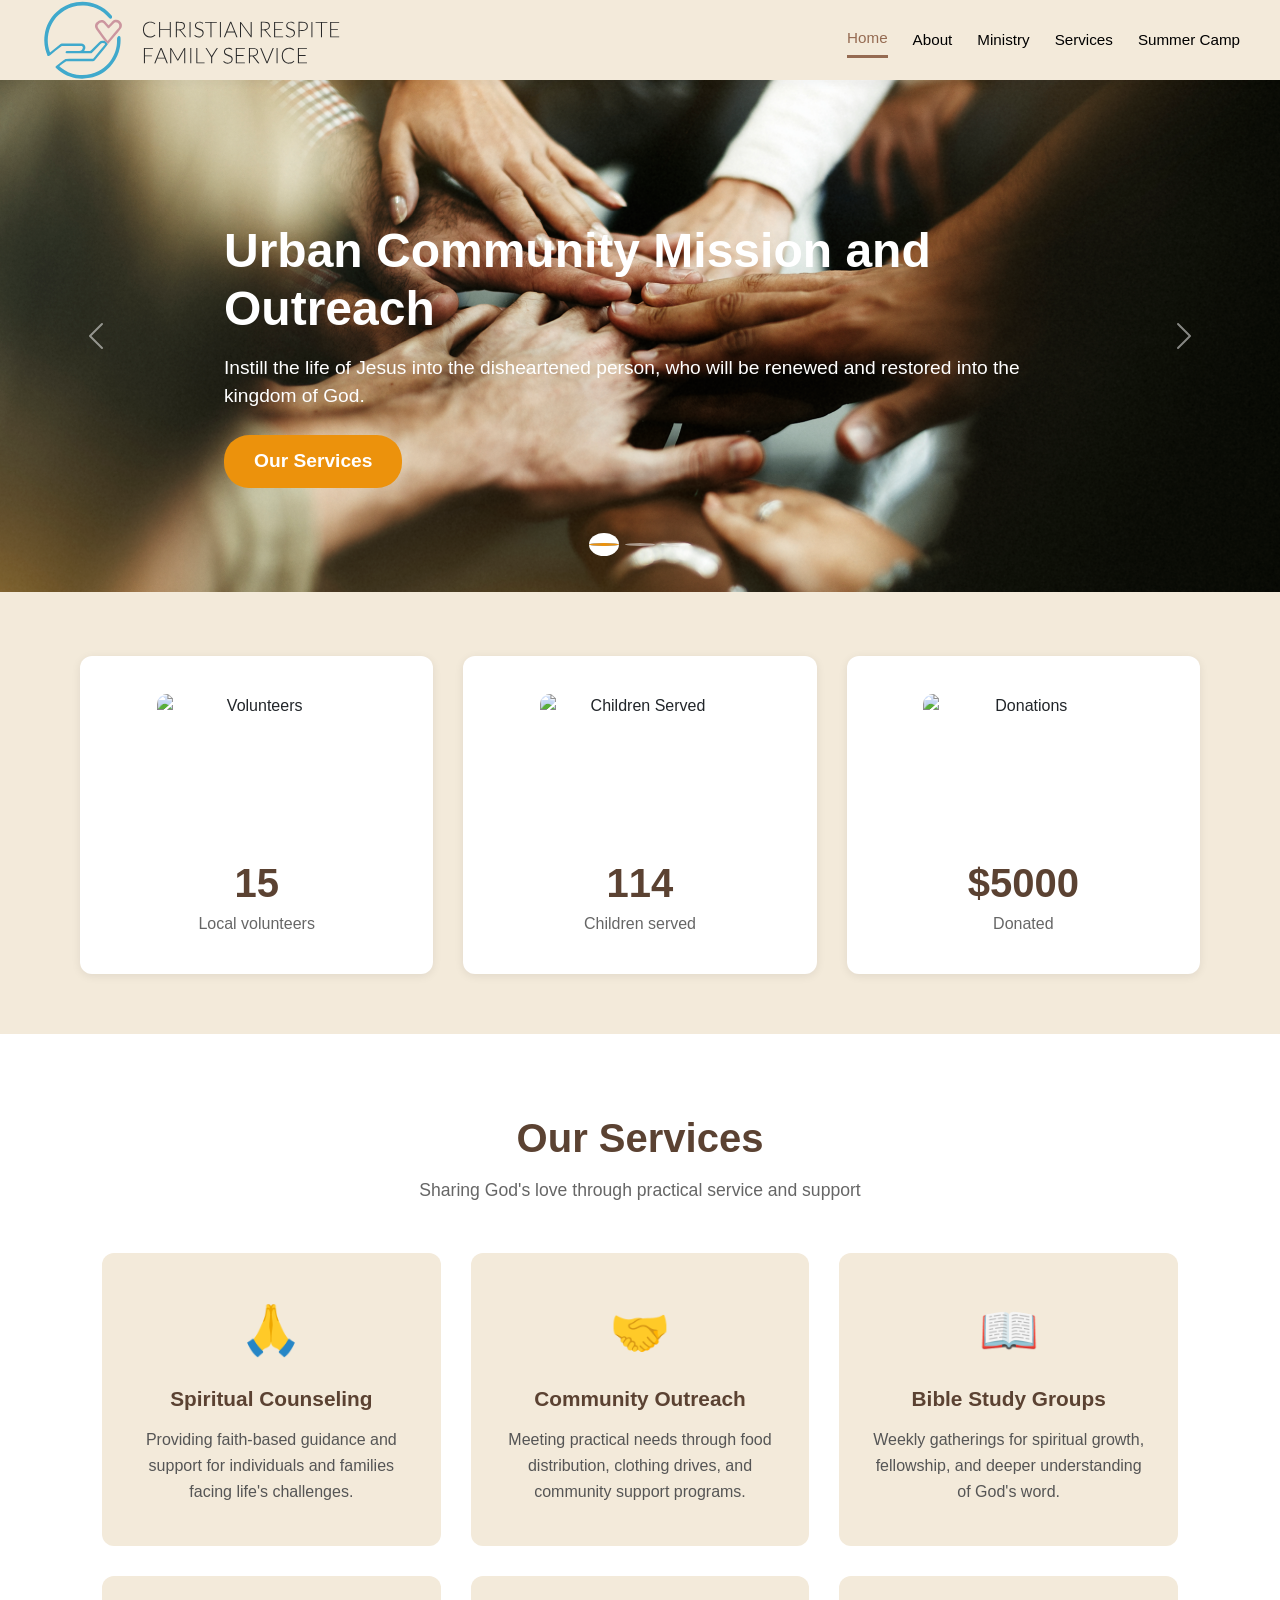
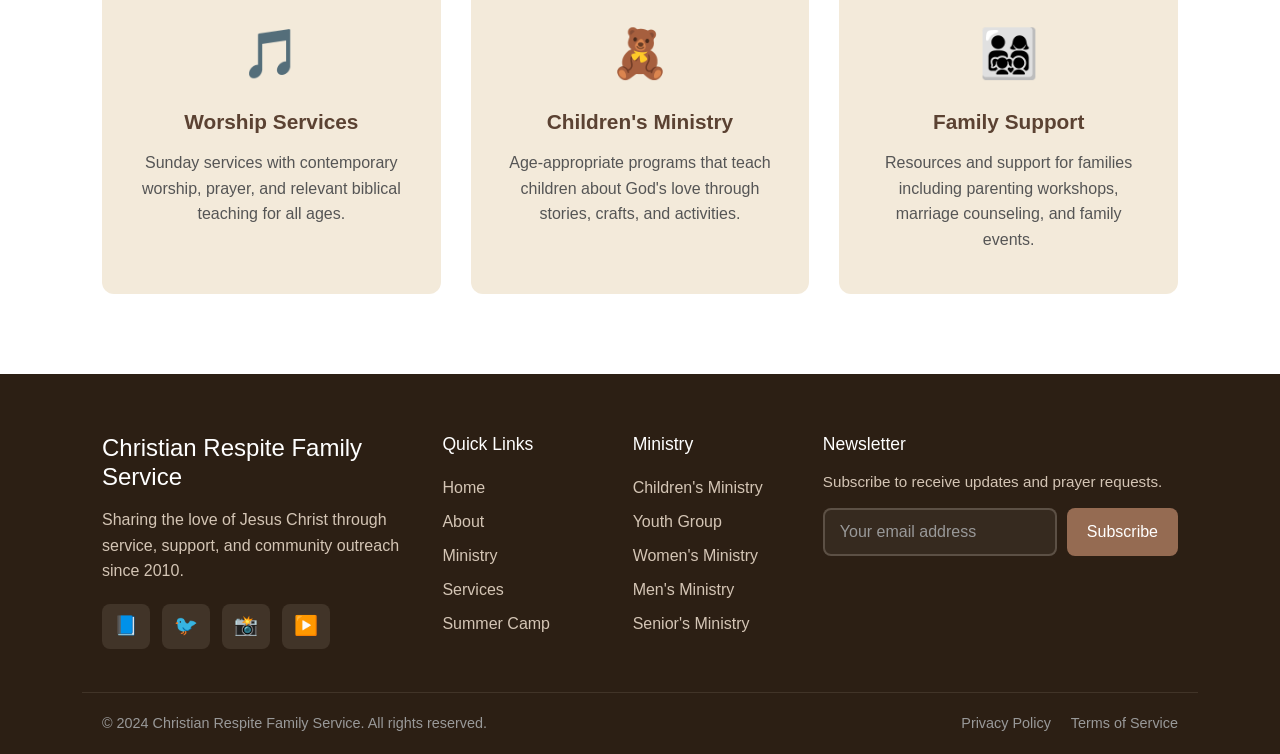
==== commit 0129ee8a: "added about page" ====
--- a/html/index.html
+++ b/html/index.html
@@ -17,17 +17,14 @@
     <header>
         <nav class="top-row">
             <div class="logo">
-                <a href="/" onclick="location.reload(); return false;">
-                    <img src="../images/logo.svg" alt="Christian Respite Family Service">
-                </a>
+                <img src="../images/logo.svg" alt="Christian Respite Family Service">
             </div>
 
             <div class="nav-right">
                 <a href="#home" class="active">Home</a>
-                <a href="#about">About</a>
+                <a href="about.html">About</a>
                 <a href="#ministry">Ministry</a>
                 <a href="#services">Services</a>
-                <a href="#contact">Contact</a>
                 <a href="#summer-camp">Summer Camp</a>
             </div>
         </nav>
@@ -187,25 +184,56 @@
     <!-- Row 6 Footer -->
     <footer class="footer">
         <div class="container">
-            <div class="footer-content">
-                <h3>Christian Respite Family Service</h3>
-                <p>Sharing the love of Jesus Christ through service, support, and community outreach since 2010.</p>
-                
-                <div class="contact-section">
-                    <span class="contact-label">📬 Contact Us</span>
-                    <div class="btn-group">
-                        <a href="#" class="social-btn youtube" target="_blank">
-                            <span class="icon">▶️</span> YouTube
-                        </a>
-                        <a href="#" class="social-btn instagram" target="_blank">
-                            <span class="icon">📸</span> Instagram
-                        </a>
+            <div class="footer-grid">
+                <div class="footer-about">
+                    <h3>Christian Respite Family Service</h3>
+                    <p>Sharing the love of Jesus Christ through service, support, and community outreach since 2010.</p>
+                    <div class="social-links">
+                        <a href="#" class="social-link">📘</a>
+                        <a href="#" class="social-link">🐦</a>
+                        <a href="#" class="social-link">📸</a>
+                        <a href="#" class="social-link">▶️</a>
                     </div>
+                </div>
+
+                <div class="footer-links">
+                    <h4>Quick Links</h4>
+                    <ul>
+                        <li><a href="#home">Home</a></li>
+                        <li><a href="#about">About</a></li>
+                        <li><a href="#ministry">Ministry</a></li>
+                        <li><a href="#services">Services</a></li>
+                        <li><a href="#summer-camp">Summer Camp</a></li>
+                    </ul>
+                </div>
+
+                <div class="footer-links">
+                    <h4>Ministry</h4>
+                    <ul>
+                        <li><a href="#">Children's Ministry</a></li>
+                        <li><a href="#">Youth Group</a></li>
+                        <li><a href="#">Women's Ministry</a></li>
+                        <li><a href="#">Men's Ministry</a></li>
+                        <li><a href="#">Senior's Ministry</a></li>
+                    </ul>
+                </div>
+
+                <div class="footer-newsletter">
+                    <h4>Newsletter</h4>
+                    <p>Subscribe to receive updates and prayer requests.</p>
+                    <form class="newsletter-form">
+                        <input type="email" placeholder="Your email address">
+                        <button type="submit">Subscribe</button>
+                    </form>
                 </div>
             </div>
 
             <div class="footer-bottom">
                 <p>&copy; 2024 Christian Respite Family Service. All rights reserved.</p>
+                <div class="footer-legal">
+                    <a href="#">Privacy Policy</a>
+                    <a href="#">Terms of Service</a>
+                </div>
             </div>
         </div>
     </footer>
--- a/css/style.css
+++ b/css/style.css
@@ -7,8 +7,8 @@
 
 body {
     font-family: Verdana, sans-serif;
-    background-color: #FAF9EE;
-    padding-top: 90px;
+    background-color: #f3eada;
+    padding-top: 80px;
 }
 
 header {
@@ -18,60 +18,52 @@
     left: 0;
     width: 100%;
     z-index: 1000;
-    background-color: #FAF9EE;
-    box-shadow: 0 2px 10px rgba(0, 0, 0, 0.05);
-}
-
-/* ===== ROW 1 - HEADER (BIGGER NAV) ===== */
+    background-color: #f3eada;
+    box-shadow: 0 2px 10px rgba(0,0,0,0.05);
+}
+
+/* ===== ROW 1 - HEADER ===== */
 .top-row {
     display: flex;
     align-items: center;
     justify-content: space-between;
-    height: 90px;
+    height: 80px;
     padding: 0 40px;
-    background-color: #FAF9EE;
+    background-color: #f3eada;
     gap: 20px;
 }
 
 .logo {
-    height: 90%;
+    height: 100%;
     display: flex;
     align-items: center;
     flex-shrink: 0;
 }
 
-.logo a {
-    display: flex;
-    align-items: center;
-    height: 90%;
-    width: 90%;
-    text-decoration: none;
-    cursor: pointer;
-}
-
-.logo a img {
-    max-height: 90%;
-    height: 90%;
+.logo img {
+    max-height: 100%;
+    height: 100%;
     width: auto;
     object-fit: contain;
     display: block;
 }
 
+/* Navigation in the right side */
 .nav-right {
     display: flex;
     align-items: center;
-    gap: 30px;
+    gap: 25px;
     margin-left: auto;
 }
 
 .nav-right a {
     text-decoration: none;
-    color: #2c2c2c;
+    color: black;
     transition: 0.3s ease;
-    font-weight: 600;
-    padding: 8px 0;
+    font-weight: 500;
+    padding: 5px 0;
     position: relative;
-    font-size: 1.1rem;
+    font-size: 0.95rem;
 }
 
 .nav-right a::after {
@@ -81,7 +73,7 @@
     left: 0;
     width: 0;
     height: 2px;
-    background-color: #A2AF9B;
+    background-color: rgb(149, 107, 82);
     transition: 0.3s ease;
 }
 
@@ -90,12 +82,12 @@
 }
 
 .nav-right a:hover {
-    color: #A2AF9B;
+    color: rgb(149, 107, 82);
 }
 
 .nav-right a.active {
-    color: #A2AF9B;
-    border-bottom: 3px solid #A2AF9B;
+    color: rgb(149, 107, 82);
+    border-bottom: 3px solid rgb(149, 107, 82);
 }
 
 /* ===== ROW 2 - CAROUSEL ===== */
@@ -106,7 +98,7 @@
 
 .carousel-item {
     height: 32rem;
-    background-color: #DCCFC0;
+    background-color: #000;
 }
 
 .carousel-img {
@@ -128,20 +120,16 @@
     font-size: 3rem;
     font-weight: bold;
     margin-bottom: 1rem;
-    color: #FAF9EE;
-    text-shadow: 0 2px 12px rgba(0, 0, 0, 0.6);
 }
 
 .carousel-caption p {
     font-size: 1.2rem;
     margin-bottom: 1.5rem;
-    color: #FAF9EE;
-    text-shadow: 0 2px 8px rgba(0, 0, 0, 0.5);
 }
 
 .carousel-btn {
-    background-color: #A2AF9B;
-    color: #FAF9EE;
+    background-color: #ec920c;
+    color: white;
     border: none;
     border-radius: 25px;
     padding: 12px 30px;
@@ -152,12 +140,13 @@
 }
 
 .carousel-btn:hover {
-    background-color: #8a9a82;
-    color: #FAF9EE;
+    background-color: #d4820a;
+    color: white;
     transform: translateY(-2px);
-    box-shadow: 0 4px 15px rgba(162, 175, 155, 0.5);
-}
-
+    box-shadow: 0 4px 15px rgba(236, 146, 12, 0.4);
+}
+
+/* Carousel Indicators */
 .carousel-indicators {
     bottom: 20px;
 }
@@ -172,11 +161,11 @@
 }
 
 .carousel-indicators button.active {
-    background-color: #A2AF9B;
-    border-color: #FAF9EE;
-}
-
-/* ===== ROW 3 - HERO CARDS ===== */
+    background-color: #ec920c;
+    border-color: white;
+}
+
+/* ===== ROW 3 - HERO CARDS (STATS) ===== */
 .hero-container {
     display: grid;
     gap: 30px;
@@ -190,10 +179,10 @@
     text-align: center;
     padding: 35px 20px;
     border-radius: 12px;
-    background: #EEEEEE;
+    background: #ffffff;
     transition: all 0.3s ease;
     cursor: pointer;
-    box-shadow: 0 2px 10px rgba(0, 0, 0, 0.06);
+    box-shadow: 0 2px 10px rgba(0, 0, 0, 0.08);
     border: 3px solid transparent;
     min-height: 280px;
     display: flex;
@@ -204,14 +193,14 @@
 
 .hero-card:hover {
     transform: translateY(-8px);
-    box-shadow: 0 15px 35px rgba(0, 0, 0, 0.10);
+    box-shadow: 0 15px 35px rgba(0, 0, 0, 0.15);
 }
 
 .hero-card.active {
-    border-color: #A2AF9B;
+    border-color: rgb(149, 107, 82);
     transform: translateY(-8px);
-    box-shadow: 0 15px 35px rgba(0, 0, 0, 0.10);
-    background-color: #FAF9EE;
+    box-shadow: 0 15px 35px rgba(0, 0, 0, 0.15);
+    background-color: #faf6f0;
 }
 
 .hero-img {
@@ -225,13 +214,13 @@
 
 .hero-card h2 {
     font-size: 2.5rem;
-    color: #4a5c42;
+    color: rgb(91, 66, 50);
     margin-bottom: 5px;
     font-weight: bold;
 }
 
 .hero-card p {
-    color: #5a5a5a;
+    color: #666;
     margin-bottom: 0;
     font-size: 1rem;
 }
@@ -240,10 +229,10 @@
 .hero-info-section {
     display: none;
     width: 100%;
-    background: #DCCFC0;
+    background: #e8d9c8;
     padding: 40px 0;
-    border-top: 3px solid #A2AF9B;
-    border-bottom: 3px solid #A2AF9B;
+    border-top: 3px solid rgb(149, 107, 82);
+    border-bottom: 3px solid rgb(149, 107, 82);
 }
 
 .hero-info-section.active {
@@ -258,7 +247,7 @@
 }
 
 #hero-info-content h2 {
-    color: #4a5c42;
+    color: rgb(91, 66, 50);
     font-size: 2rem;
     margin-bottom: 15px;
     font-weight: bold;
@@ -280,20 +269,20 @@
     padding: 8px 0 8px 30px;
     position: relative;
     font-size: 1rem;
-    color: #3d3d3d;
+    color: #444;
 }
 
 #hero-info-content ul li::before {
     content: '✝️';
     position: absolute;
     left: 0;
-    color: #A2AF9B;
+    color: rgb(149, 107, 82);
 }
 
 /* ===== ROW 5 - SERVICES SECTION ===== */
 .services-section {
     padding: 80px 0;
-    background-color: #FAF9EE;
+    background-color: #ffffff;
 }
 
 .section-header {
@@ -303,14 +292,14 @@
 
 .section-header h2 {
     font-size: 2.5rem;
-    color: #4a5c42;
+    color: rgb(91, 66, 50);
     margin-bottom: 15px;
     font-weight: bold;
 }
 
 .section-header p {
     font-size: 1.1rem;
-    color: #5a5a5a;
+    color: #666;
     max-width: 600px;
     margin: 0 auto;
 }
@@ -325,7 +314,7 @@
 }
 
 .service-card {
-    background: #EEEEEE;
+    background: #f3eada;
     padding: 40px 30px;
     border-radius: 12px;
     text-align: center;
@@ -335,9 +324,9 @@
 
 .service-card:hover {
     transform: translateY(-10px);
-    box-shadow: 0 15px 35px rgba(0, 0, 0, 0.08);
-    border-color: #A2AF9B;
-    background: #FAF9EE;
+    box-shadow: 0 15px 35px rgba(0, 0, 0, 0.1);
+    border-color: rgb(149, 107, 82);
+    background: #ffffff;
 }
 
 .service-icon {
@@ -348,7 +337,7 @@
 
 .service-card h3 {
     font-size: 1.3rem;
-    color: #4a5c42;
+    color: rgb(91, 66, 50);
     margin-bottom: 15px;
     font-weight: bold;
 }
@@ -359,100 +348,460 @@
     margin-bottom: 0;
 }
 
+/* ===== ABOUT - VISION PANEL ===== */
+.vision-panel {
+    padding: 80px 0;
+}
+
+.vision-grid {
+    display: grid;
+    grid-template-columns: 1fr 1fr;
+    gap: 50px;
+    align-items: center;
+}
+
+.vision-content h3 {
+    font-size: 1.2rem;
+    color: rgb(149, 107, 82);
+    text-transform: uppercase;
+    letter-spacing: 2px;
+    margin-bottom: 10px;
+    font-weight: bold;
+}
+
+.vision-content h2 {
+    font-size: 2.2rem;
+    color: rgb(91, 66, 50);
+    margin-bottom: 20px;
+    font-weight: bold;
+    line-height: 1.3;
+}
+
+.vision-content p {
+    font-size: 1.1rem;
+    color: #555;
+    line-height: 1.8;
+}
+
+.vision-image img {
+    width: 100%;
+    height: 400px;
+    object-fit: cover;
+    border-radius: 12px;
+    box-shadow: 0 4px 20px rgba(0, 0, 0, 0.1);
+}
+
+/* ===== ABOUT - VALUES TIMELINE ===== */
+.values-timeline {
+    padding: 20px 0 50px;
+    background: linear-gradient(180deg, #e6d6bd 0%, #d9c4a3 100%);
+}
+
+.values-title {
+    font-size: 2rem;
+    color: rgb(91, 66, 50);
+    margin: 0 0 20px;
+    font-weight: bold;
+    text-align: left;
+}
+
+.timeline {
+    position: relative;
+    max-width: 900px;
+    margin: 0 auto;
+    padding: 10px 0;
+}
+
+.timeline::before {
+    content: '';
+    position: absolute;
+    top: 0;
+    left: 50%;
+    transform: translateX(-50%);
+    width: 4px;
+    height: 100%;
+    background: rgb(149, 107, 82);
+}
+
+.timeline-row {
+    position: relative;
+    width: 100%;
+    padding: 18px 0;
+}
+
+.timeline-item {
+    position: relative;
+    height: 40px;
+}
+
+/* Horizontal lines touch the center line */
+.timeline-line {
+    position: absolute;
+    top: 50%;
+    height: 3px;
+    background: rgb(149, 107, 82);
+    width: 120px;
+    margin-top: -1.5px;
+}
+
+/* Odd rows: line + value extend to the LEFT of the center line */
+.timeline-row:nth-child(odd) .timeline-line {
+    right: 50%;
+}
+
+.timeline-row:nth-child(odd) .timeline-value {
+    position: absolute;
+    right: calc(50% + 120px + 15px);
+    top: 50%;
+    transform: translateY(-50%);
+    white-space: nowrap;
+}
+
+/* Even rows: line + value extend to the RIGHT of the center line */
+.timeline-row:nth-child(even) .timeline-line {
+    left: 50%;
+}
+
+.timeline-row:nth-child(even) .timeline-value {
+    position: absolute;
+    left: calc(50% + 120px + 15px);
+    top: 50%;
+    transform: translateY(-50%);
+    white-space: nowrap;
+}
+
+.timeline-value {
+    font-size: 1.5rem;
+    font-weight: bold;
+    color: rgb(91, 66, 50);
+    letter-spacing: 1px;
+}
+
+/* ===== BOARD OF DIRECTORS ===== */
+.board-directors {
+    padding: 40px 0;
+    background: #ffffff;
+}
+
+.board-title {
+    font-size: clamp(1.8rem, 4vw, 3rem);
+    color: rgb(91, 66, 50);
+    font-weight: bold;
+    text-align: center;
+    letter-spacing: 1px;
+    max-width: 1200px;
+    margin: 0 auto;
+    padding: 0 20px;
+}
+
+/* ===== DIRECTOR PROFILE ===== */
+.director-profile {
+    padding: 50px 0 80px;
+    background: #f6f1e7;
+}
+
+.director-bubble {
+    display: flex;
+    align-items: center;
+    gap: 40px;
+    max-width: 1200px;
+    margin: 0 auto;
+    padding: 40px;
+    background: #ffffff;
+    border-radius: 24px;
+    box-shadow: 0 6px 30px rgba(0, 0, 0, 0.08);
+    border: 2px solid #ece0cc;
+}
+
+.director-headshot {
+    flex-shrink: 0;
+}
+
+.director-headshot img {
+    width: 220px;
+    height: 220px;
+    object-fit: cover;
+    border-radius: 18px;
+    box-shadow: 0 4px 15px rgba(0, 0, 0, 0.12);
+    display: block;
+}
+
+.director-info {
+    flex: 1;
+}
+
+.director-name {
+    font-size: 1.8rem;
+    font-weight: bold;
+    color: rgb(91, 66, 50);
+    letter-spacing: 1px;
+    margin-bottom: 5px;
+}
+
+.director-role {
+    font-size: 1.1rem;
+    font-weight: bold;
+    color: rgb(149, 107, 82);
+    text-transform: uppercase;
+    letter-spacing: 1px;
+    margin-bottom: 15px;
+}
+
+.director-bio {
+    font-size: 1rem;
+    color: #555;
+    line-height: 1.8;
+    margin: 0;
+}
+
+/* ===== DIRECTORS GRID ===== */
+.directors-grid {
+    padding: 0 0 80px;
+    background: #f6f1e7;
+}
+
+.directors-grid .container {
+    display: grid;
+    grid-template-columns: 1fr 1fr;
+    gap: 40px;
+    max-width: 1200px;
+    margin: 0 auto;
+    padding: 0;
+}
+
+.director-card {
+    display: flex;
+    align-items: flex-start;
+    gap: 25px;
+    padding: 30px;
+    background: #ffffff;
+    border-radius: 24px;
+    box-shadow: 0 6px 30px rgba(0, 0, 0, 0.08);
+    border: 2px solid #ece0cc;
+    min-height: 240px;
+}
+
+.director-card .director-headshot {
+    flex-shrink: 0;
+}
+
+.director-card .director-headshot img {
+    width: 140px;
+    height: 140px;
+    object-fit: cover;
+    border-radius: 14px;
+    box-shadow: 0 4px 15px rgba(0, 0, 0, 0.12);
+    display: block;
+}
+
+.director-card .director-name {
+    font-size: 1.3rem;
+}
+
+.director-card .director-bio {
+    font-size: 0.9rem;
+}
+
+/* ===== TESTIMONIAL ===== */
+.testimonial-section {
+    padding: 0 0 80px;
+    background: #f6f1e7;
+}
+
+.testimonial-bubble {
+    max-width: 1200px;
+    margin: 0 auto;
+    padding: 40px;
+    background: #e9d8c3;
+    border: 2px solid #dcc7ab;
+    border-radius: 24px;
+    box-shadow: 0 6px 30px rgba(0, 0, 0, 0.08);
+}
+
+.testimonial-bubble p {
+    font-size: 1.05rem;
+    color: #444;
+    line-height: 1.9;
+    margin: 0 0 20px;
+}
+
+.testimonial-bubble blockquote {
+    margin: 0 0 20px;
+    padding: 20px 25px;
+    border-left: 4px solid rgb(149, 107, 82);
+    background: rgba(255, 255, 255, 0.6);
+    border-radius: 8px;
+    font-size: 1.05rem;
+    font-style: italic;
+    color: rgb(91, 66, 50);
+}
+
+.testimonial-author {
+    font-size: 1.1rem;
+    font-weight: bold;
+    color: rgb(149, 107, 82);
+    margin: 0;
+}
+
 /* ===== ROW 6 - FOOTER ===== */
 .footer {
-    background-color: #DCCFC0;
-    color: #2c2c2c;
-    padding: 30px 0 15px;
-    text-align: center;
-}
-
-.footer-content {
-    max-width: 600px;
+    background-color: #2c1f14;
+    color: #f3eada;
+    padding: 60px 0 20px;
+}
+
+.footer-grid {
+    display: grid;
+    grid-template-columns: 2fr 1fr 1fr 1.5fr;
+    gap: 40px;
+    max-width: 1200px;
     margin: 0 auto;
-    padding: 0 20px 25px;
-    border-bottom: 1px solid rgba(162, 175, 155, 0.3);
-}
-
-.footer-content h3 {
-    font-size: 1.3rem;
+    padding: 0 20px;
+    border-bottom: 1px solid rgba(243, 234, 218, 0.1);
+    padding-bottom: 40px;
+}
+
+.footer-about h3 {
+    font-size: 1.5rem;
+    margin-bottom: 15px;
+    color: #ffffff;
+}
+
+.footer-about p {
+    line-height: 1.6;
+    margin-bottom: 20px;
+    color: #d4c5b5;
+}
+
+.social-links {
+    display: flex;
+    gap: 12px;
+}
+
+.social-link {
+    display: inline-block;
+    padding: 8px 12px;
+    background: rgba(243, 234, 218, 0.1);
+    border-radius: 8px;
+    text-decoration: none;
+    font-size: 1.2rem;
+    transition: 0.3s;
+    color: #f3eada;
+}
+
+.social-link:hover {
+    background: rgb(149, 107, 82);
+    transform: translateY(-3px);
+}
+
+.footer-links h4 {
+    color: #ffffff;
+    margin-bottom: 20px;
+    font-size: 1.1rem;
+}
+
+.footer-links ul {
+    list-style: none;
+    padding: 0;
+}
+
+.footer-links ul li {
     margin-bottom: 10px;
-    color: #2c2c2c;
-}
-
-.footer-content p {
-    line-height: 1.4;
+}
+
+.footer-links ul li a {
+    color: #d4c5b5;
+    text-decoration: none;
+    transition: 0.3s;
+}
+
+.footer-links ul li a:hover {
+    color: #ec920c;
+    padding-left: 5px;
+}
+
+.footer-newsletter h4 {
+    color: #ffffff;
     margin-bottom: 15px;
-    color: #3d3d3d;
+    font-size: 1.1rem;
+}
+
+.footer-newsletter p {
+    color: #d4c5b5;
+    margin-bottom: 15px;
     font-size: 0.95rem;
 }
 
-.contact-section {
-    display: flex;
-    flex-direction: column;
-    align-items: center;
-    gap: 8px;
-}
-
-.contact-label {
-    font-weight: 600;
-    font-size: 1rem;
-    color: #2c2c2c;
-}
-
-.btn-group {
+.newsletter-form {
     display: flex;
     gap: 10px;
+}
+
+.newsletter-form input {
+    flex: 1;
+    padding: 10px 15px;
+    border: 2px solid rgba(243, 234, 218, 0.2);
+    border-radius: 8px;
+    background: rgba(255, 255, 255, 0.05);
+    color: #ffffff;
+    font-family: inherit;
+}
+
+.newsletter-form input::placeholder {
+    color: #999;
+}
+
+.newsletter-form input:focus {
+    outline: none;
+    border-color: rgb(149, 107, 82);
+}
+
+.newsletter-form button {
+    padding: 10px 20px;
+    background-color: rgb(149, 107, 82);
+    color: white;
+    border: none;
+    border-radius: 8px;
+    cursor: pointer;
+    transition: 0.3s;
+    white-space: nowrap;
+}
+
+.newsletter-form button:hover {
+    background-color: rgb(91, 66, 50);
+}
+
+.footer-bottom {
+    max-width: 1200px;
+    margin: 0 auto;
+    padding: 20px 20px 0;
+    display: flex;
+    justify-content: space-between;
+    align-items: center;
     flex-wrap: wrap;
-    justify-content: center;
-}
-
-.social-btn {
-    display: inline-flex;
-    align-items: center;
-    gap: 6px;
-    padding: 8px 20px;
-    border-radius: 40px;
+    gap: 10px;
+}
+
+.footer-bottom p {
+    color: #999;
+    font-size: 0.9rem;
+    margin: 0;
+}
+
+.footer-legal {
+    display: flex;
+    gap: 20px;
+}
+
+.footer-legal a {
+    color: #999;
     text-decoration: none;
-    font-weight: 600;
     font-size: 0.9rem;
     transition: 0.3s;
-    background: #FAF9EE;
-    color: #2c2c2c;
-    border: 1px solid #A2AF9B;
-}
-
-.social-btn:hover {
-    transform: translateY(-3px);
-    box-shadow: 0 6px 16px rgba(0, 0, 0, 0.10);
-}
-
-.social-btn.youtube:hover {
-    background: #FF0000;
-    border-color: #FF0000;
-    color: #FAF9EE;
-}
-
-.social-btn.instagram:hover {
-    background: #d62976;
-    border-color: #d62976;
-    color: #FAF9EE;
-}
-
-.social-btn .icon {
-    font-size: 1.1rem;
-    line-height: 1;
-}
-
-.footer-bottom {
-    padding: 12px 20px 0;
-    text-align: center;
-}
-
-.footer-bottom p {
-    color: #4a4a4a;
-    font-size: 0.8rem;
-    margin: 0;
+}
+
+.footer-legal a:hover {
+    color: #f3eada;
 }
 
 /* ===== ANIMATIONS ===== */
@@ -468,157 +817,272 @@
 }
 
 /* ===== RESPONSIVE ===== */
+/* Tablet */
 @media (max-width: 1024px) {
     .nav-right {
-        gap: 20px;
-    }
+        gap: 15px;
+    }
+    
     .nav-right a {
-        font-size: 1rem;
-    }
+        font-size: 0.85rem;
+    }
+    
+    .vision-grid {
+        grid-template-columns: 1fr;
+        gap: 30px;
+    }
+
+    .vision-image img {
+        height: 300px;
+    }
+
     .footer-grid {
         grid-template-columns: 1fr 1fr;
         gap: 30px;
     }
 }
 
+/* Mobile */
 @media (max-width: 768px) {
     body {
-        padding-top: 70px;
-    }
+        padding-top: 60px;
+    }
+
+    .director-bubble {
+        flex-direction: column;
+        align-items: flex-start;
+        gap: 25px;
+        padding: 25px;
+    }
+
+    .director-headshot img {
+        width: 160px;
+        height: 160px;
+    }
+
+    .directors-grid .container {
+        grid-template-columns: 1fr;
+    }
+    
     .top-row {
-        height: 70px;
+        height: 60px;
         padding: 0 15px;
         flex-wrap: wrap;
         gap: 10px;
     }
+    
     .logo {
         height: 40px;
     }
+    
     .logo img {
         height: 40px;
     }
+    
     .nav-right {
         flex-wrap: wrap;
         justify-content: flex-end;
-        gap: 12px;
+        gap: 8px;
         width: 100%;
     }
+    
     .nav-right a {
-        font-size: 0.85rem;
-        padding: 4px 6px;
-    }
+        font-size: 0.75rem;
+        padding: 3px 5px;
+    }
+    
     .carousel-item {
         height: 20rem;
     }
+    
     .carousel-img {
         height: 20rem;
     }
+    
     .carousel-caption {
         padding: 1rem;
         bottom: 1.5rem;
     }
+    
     .carousel-caption h1 {
         font-size: 1.5rem;
     }
+    
     .carousel-caption p {
         font-size: 0.9rem;
-    }
+        margin-bottom: 1rem;
+    }
+    
     .carousel-btn {
         padding: 8px 20px;
         font-size: 0.85rem;
     }
+    
     .hero-container {
         grid-template-columns: repeat(3, 1fr);
         gap: 15px;
         padding: 0 15px;
         margin-bottom: 40px;
     }
+    
     .hero-card {
         padding: 20px 10px;
         min-height: 180px;
     }
+    
     .hero-img {
         height: 80px;
         max-width: 100px;
     }
+    
     .hero-card h2 {
         font-size: 1.5rem;
     }
+    
     .hero-card p {
         font-size: 0.8rem;
     }
+    
     .services-grid {
         grid-template-columns: 1fr 1fr;
         gap: 20px;
         padding: 0 15px;
     }
+    
     .service-card {
         padding: 25px 20px;
     }
+    
     .section-header h2 {
         font-size: 1.8rem;
     }
+    
+    .section-header p {
+        font-size: 1rem;
+        padding: 0 15px;
+    }
+    
     .footer-grid {
         grid-template-columns: 1fr;
         gap: 30px;
     }
+    
     .footer-bottom {
         flex-direction: column;
         text-align: center;
     }
+    
     .footer-legal {
         flex-direction: column;
         gap: 5px;
     }
+    
     .newsletter-form {
         flex-direction: column;
     }
-    .social-links .btn-group {
-        justify-content: center;
-    }
-}
-
+
+    .timeline-row {
+        padding: 25px 0;
+    }
+
+    .timeline-line {
+        width: 80px;
+    }
+
+    .timeline-row:nth-child(odd) .timeline-value {
+        right: calc(50% + 80px + 12px);
+    }
+
+    .timeline-row:nth-child(even) .timeline-value {
+        left: calc(50% + 80px + 12px);
+    }
+
+    .timeline-value {
+        font-size: 1.2rem;
+    }
+}
+
+/* Small Mobile */
 @media (max-width: 480px) {
+    .vision-content h2 {
+        font-size: 1.6rem;
+    }
+
+    .vision-content p {
+        font-size: 1rem;
+    }
+
     .hero-container {
         grid-template-columns: 1fr;
         gap: 20px;
         padding: 0 20px;
     }
+    
     .hero-card {
         min-height: 200px;
         padding: 25px 15px;
     }
+    
     .hero-img {
         height: 100px;
         max-width: 150px;
     }
+    
     .services-grid {
         grid-template-columns: 1fr;
     }
+    
     .carousel-item {
         height: 16rem;
     }
+    
     .carousel-img {
         height: 16rem;
     }
+    
     .carousel-caption h1 {
         font-size: 1.2rem;
     }
+    
     .carousel-caption p {
         font-size: 0.8rem;
     }
+    
     .carousel-btn {
         padding: 6px 15px;
         font-size: 0.75rem;
     }
+    
     .top-row {
         padding: 0 10px;
     }
+    
     .nav-right a {
-        font-size: 0.7rem;
+        font-size: 0.65rem;
         padding: 2px 4px;
     }
+    
     .section-header h2 {
         font-size: 1.5rem;
     }
+
+    .timeline-row {
+        padding: 20px 0;
+    }
+
+    .timeline-line {
+        width: 60px;
+    }
+
+    .timeline-row:nth-child(odd) .timeline-value {
+        right: calc(50% + 60px + 10px);
+    }
+
+    .timeline-row:nth-child(even) .timeline-value {
+        left: calc(50% + 60px + 10px);
+    }
+
+    .timeline-value {
+        font-size: 1.1rem;
+    }
 }
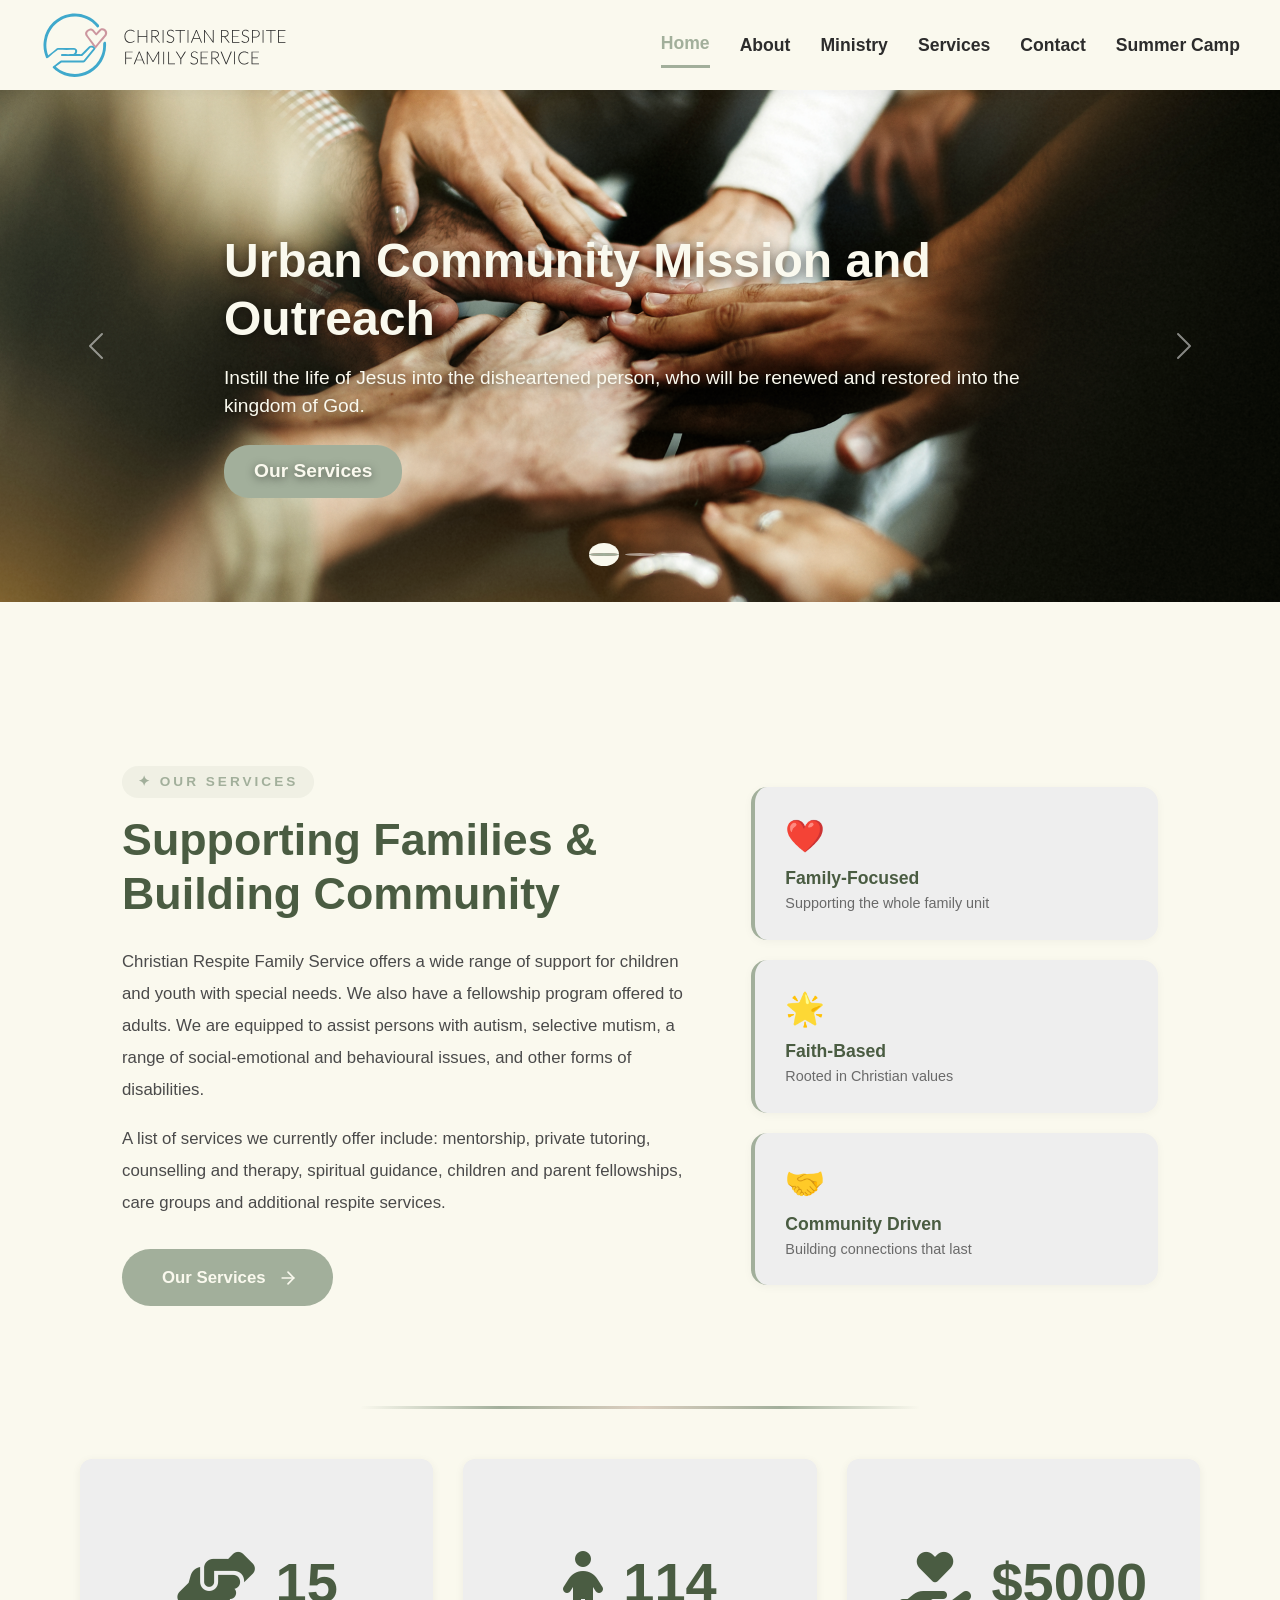
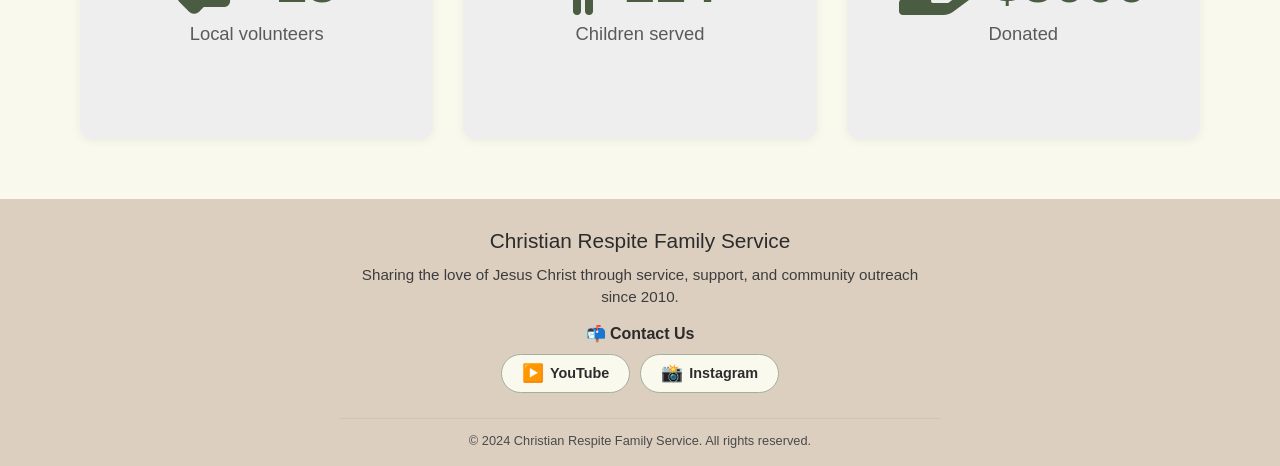
==== commit 06ca1311: "fix home page layout, buttons, stats, and header/footer on all" ====
--- a/html/index.html
+++ b/html/index.html
@@ -7,6 +7,7 @@
     <title>Christian Respite Family Service</title>
 
     <link href="https://cdn.jsdelivr.net/npm/bootstrap@5.3.2/dist/css/bootstrap.min.css" rel="stylesheet">
+    <link rel="stylesheet" href="https://cdnjs.cloudflare.com/ajax/libs/font-awesome/6.5.0/css/all.min.css">
     <link href="../css/style.css" rel="stylesheet">
     <link rel="icon" type="image/png" href="favicon.png">
 </head>
@@ -17,15 +18,18 @@
     <header>
         <nav class="top-row">
             <div class="logo">
-                <img src="../images/logo.svg" alt="Christian Respite Family Service">
+                <a href="index.html">
+                    <img src="../images/logo.svg" alt="Christian Respite Family Service">
+                </a>
             </div>
 
             <div class="nav-right">
-                <a href="#home" class="active">Home</a>
+                <a href="index.html" class="active">Home</a>
                 <a href="about.html">About</a>
-                <a href="#ministry">Ministry</a>
-                <a href="#services">Services</a>
-                <a href="#summer-camp">Summer Camp</a>
+                <a href="ministry.html">Ministry</a>
+                <a href="services.html">Services</a>
+                <a href="contact.html">Contact</a>
+                <a href="summer_camp.html">Summer Camp</a>
             </div>
         </nav>
     </header>
@@ -65,8 +69,8 @@
                         <h1>Making a Difference Together</h1>
                         <p>Join us in serving our community with love and compassion.</p>
                         <p>
-                            <a class="carousel-btn" href="#summer-camp">
-                                Summer Camp
+                            <a class="carousel-btn" href="about.html">
+                                Learn More
                             </a>
                         </p>
                     </div>
@@ -80,8 +84,8 @@
                         <h1>Children's Summer Camp</h1>
                         <p>Faith, fun, and friendship for children of all ages.</p>
                         <p>
-                            <a class="carousel-btn" href="#summer-camp">
-                                Register Now
+                            <a class="carousel-btn" href="summer_camp.html">
+                                Summer Camp
                             </a>
                         </p>
                     </div>
@@ -103,209 +107,114 @@
 
     </div>
 
+    <!-- Row 3 Services Section -->
+    <section id="services" class="services-section">
+        <div class="container">
+            <div class="services-content">
+                <div class="services-text">
+                    <span class="services-tag">✦ Our Services</span>
+                    <h2>Supporting Families &amp; Building Community</h2>
+                    
+                    <p class="services-description">
+                        Christian Respite Family Service offers a wide range of support for children and youth with special needs. We also have a fellowship program offered to adults. We are equipped to assist persons with autism, selective mutism, a range of social-emotional and behavioural issues, and other forms of disabilities.
+                    </p>
+                    
+                    <p class="services-description">
+                        A list of services we currently offer include: mentorship, private tutoring, counselling and therapy, spiritual guidance, children and parent fellowships, care groups and additional respite services.
+                    </p>
+                    
+                    <div class="services-btn-wrapper">
+                        <a href="services.html" class="services-btn">
+                            <span>Our Services</span>
+                            <svg class="btn-arrow" xmlns="http://www.w3.org/2000/svg" viewBox="0 0 24 24" fill="none" stroke="currentColor" stroke-width="2" stroke-linecap="round" stroke-linejoin="round">
+                                <line x1="5" y1="12" x2="19" y2="12"></line>
+                                <polyline points="12 5 19 12 12 19"></polyline>
+                            </svg>
+                        </a>
+                    </div>
+                </div>
+                
+                <div class="services-visual">
+                    <div class="visual-card">
+                        <div class="visual-icon">❤️</div>
+                        <h4>Family-Focused</h4>
+                        <p>Supporting the whole family unit</p>
+                    </div>
+                    <div class="visual-card">
+                        <div class="visual-icon">🌟</div>
+                        <h4>Faith-Based</h4>
+                        <p>Rooted in Christian values</p>
+                    </div>
+                    <div class="visual-card">
+                        <div class="visual-icon">🤝</div>
+                        <h4>Community Driven</h4>
+                        <p>Building connections that last</p>
+                    </div>
+                </div>
+            </div>
+        </div>
+    </section>
+
+    <!-- Gradient Divider -->
+    <div class="section-divider">
+        <div class="divider-line"></div>
+    </div>
+
     <!-- Row 3 Hero Cards (Stats) -->
     <div class="hero-container">
-
         <div class="hero-card" data-target="1">
-            <img src="herocard1.png" class="hero-img" alt="Volunteers">
-            <h2>15</h2>
+            <div class="hero-stat-row">
+                <i class="fas fa-hands-helping hero-icon"></i>
+                <h2>15</h2>
+            </div>
             <p>Local volunteers</p>
         </div>
 
         <div class="hero-card" data-target="2">
-            <img src="herocard2.jpg" class="hero-img" alt="Children Served">
-            <h2>114</h2>
+            <div class="hero-stat-row">
+                <i class="fas fa-child hero-icon"></i>
+                <h2>114</h2>
+            </div>
             <p>Children served</p>
         </div>
 
         <div class="hero-card" data-target="3">
-            <img src="herocard3.png" class="hero-img" alt="Donations">
-            <h2>$5000</h2>
+            <div class="hero-stat-row">
+                <i class="fas fa-hand-holding-heart hero-icon"></i>
+                <h2>$5000</h2>
+            </div>
             <p>Donated</p>
         </div>
-
     </div>
 
-    <!-- Row 4 Info Row -->
-    <div id="hero-info" class="hero-info-section">
-        <div class="container">
-            <div id="hero-info-content"></div>
-        </div>
-    </div>
-
-    <!-- Row 5 Services Section -->
-    <section id="services" class="services-section">
-        <div class="container">
-            <div class="section-header">
-                <h2>Our Services</h2>
-                <p>Sharing God's love through practical service and support</p>
-            </div>
-
-            <div class="services-grid">
-                <div class="service-card">
-                    <div class="service-icon">🙏</div>
-                    <h3>Spiritual Counseling</h3>
-                    <p>Providing faith-based guidance and support for individuals and families facing life's challenges.</p>
-                </div>
-
-                <div class="service-card">
-                    <div class="service-icon">🤝</div>
-                    <h3>Community Outreach</h3>
-                    <p>Meeting practical needs through food distribution, clothing drives, and community support programs.</p>
-                </div>
-
-                <div class="service-card">
-                    <div class="service-icon">📖</div>
-                    <h3>Bible Study Groups</h3>
-                    <p>Weekly gatherings for spiritual growth, fellowship, and deeper understanding of God's word.</p>
-                </div>
-
-                <div class="service-card">
-                    <div class="service-icon">🎵</div>
-                    <h3>Worship Services</h3>
-                    <p>Sunday services with contemporary worship, prayer, and relevant biblical teaching for all ages.</p>
-                </div>
-
-                <div class="service-card">
-                    <div class="service-icon">🧸</div>
-                    <h3>Children's Ministry</h3>
-                    <p>Age-appropriate programs that teach children about God's love through stories, crafts, and activities.</p>
-                </div>
-
-                <div class="service-card">
-                    <div class="service-icon">👨‍👩‍👧‍👦</div>
-                    <h3>Family Support</h3>
-                    <p>Resources and support for families including parenting workshops, marriage counseling, and family events.</p>
-                </div>
-            </div>
-        </div>
-    </section>
-
-    <!-- Row 6 Footer -->
+    <!-- Row 5 Footer -->
     <footer class="footer">
         <div class="container">
-            <div class="footer-grid">
-                <div class="footer-about">
-                    <h3>Christian Respite Family Service</h3>
-                    <p>Sharing the love of Jesus Christ through service, support, and community outreach since 2010.</p>
-                    <div class="social-links">
-                        <a href="#" class="social-link">📘</a>
-                        <a href="#" class="social-link">🐦</a>
-                        <a href="#" class="social-link">📸</a>
-                        <a href="#" class="social-link">▶️</a>
-                    </div>
-                </div>
-
-                <div class="footer-links">
-                    <h4>Quick Links</h4>
-                    <ul>
-                        <li><a href="#home">Home</a></li>
-                        <li><a href="#about">About</a></li>
-                        <li><a href="#ministry">Ministry</a></li>
-                        <li><a href="#services">Services</a></li>
-                        <li><a href="#summer-camp">Summer Camp</a></li>
-                    </ul>
-                </div>
-
-                <div class="footer-links">
-                    <h4>Ministry</h4>
-                    <ul>
-                        <li><a href="#">Children's Ministry</a></li>
-                        <li><a href="#">Youth Group</a></li>
-                        <li><a href="#">Women's Ministry</a></li>
-                        <li><a href="#">Men's Ministry</a></li>
-                        <li><a href="#">Senior's Ministry</a></li>
-                    </ul>
-                </div>
-
-                <div class="footer-newsletter">
-                    <h4>Newsletter</h4>
-                    <p>Subscribe to receive updates and prayer requests.</p>
-                    <form class="newsletter-form">
-                        <input type="email" placeholder="Your email address">
-                        <button type="submit">Subscribe</button>
-                    </form>
+            <div class="footer-content">
+                <h3>Christian Respite Family Service</h3>
+                <p>Sharing the love of Jesus Christ through service, support, and community outreach since 2010.</p>
+                
+                <div class="contact-section">
+                    <span class="contact-label">📬 Contact Us</span>
+                    <div class="btn-group">
+                        <a href="https://www.youtube.com/@crfsweb8775" class="social-btn youtube" target="_blank">
+                            <span class="icon">▶️</span> YouTube
+                        </a>
+                        <a href="https://www.instagram.com/happycrfs/?igsh=cTJuMXF1b21uMXVv#" class="social-btn instagram" target="_blank">
+                            <span class="icon">📸</span> Instagram
+                        </a>
+                    </div>
                 </div>
             </div>
 
             <div class="footer-bottom">
                 <p>&copy; 2024 Christian Respite Family Service. All rights reserved.</p>
-                <div class="footer-legal">
-                    <a href="#">Privacy Policy</a>
-                    <a href="#">Terms of Service</a>
-                </div>
             </div>
         </div>
     </footer>
 
     <!-- JavaScript -->
     <script>
-        // Hero Cards
-        const cards = document.querySelectorAll(".hero-card");
-        const infoSection = document.getElementById("hero-info");
-        const infoContent = document.getElementById("hero-info-content");
-
-        let activeCard = null;
-
-        const content = {
-            1: `
-                <h2>Our Volunteers</h2>
-                <p>Fifteen dedicated volunteers serve our community with love and compassion. Each volunteer brings unique gifts and talents to our ministry.</p>
-                <ul>
-                    <li>Weekly food distribution</li>
-                    <li>Community prayer groups</li>
-                    <li>Children's activities</li>
-                </ul>
-            `,
-            2: `
-                <h2>Children Served</h2>
-                <p>Over 114 children have been impacted through our programs, including summer camps, after-school activities, and mentoring.</p>
-                <ul>
-                    <li>Summer Camp programs</li>
-                    <li>After-school tutoring</li>
-                    <li>Youth mentoring</li>
-                </ul>
-            `,
-            3: `
-                <h2>Community Donations</h2>
-                <p>$5,000 raised through generous donations from our community partners and supporters.</p>
-                <ul>
-                    <li>Food bank supplies</li>
-                    <li>School supplies for children</li>
-                    <li>Community events and programs</li>
-                </ul>
-            `
-        };
-
-        cards.forEach(card => {
-            card.addEventListener("click", () => {
-                const target = card.dataset.target;
-
-                if (activeCard === card) {
-                    card.classList.remove("active");
-                    infoSection.classList.remove("active");
-                    activeCard = null;
-                    return;
-                }
-
-                cards.forEach(c => c.classList.remove("active"));
-                card.classList.add("active");
-                infoContent.innerHTML = content[target];
-                infoSection.classList.add("active");
-                activeCard = card;
-            });
-        });
-
-        // Active nav link
-        const navLinks = document.querySelectorAll('.nav-right a');
-        
-        navLinks.forEach(link => {
-            link.addEventListener('click', function(e) {
-                navLinks.forEach(l => l.classList.remove('active'));
-                this.classList.add('active');
-            });
-        });
-
         // Newsletter Form
         document.querySelector('.newsletter-form').addEventListener('submit', function(e) {
             e.preventDefault();
--- a/css/style.css
+++ b/css/style.css
@@ -7,8 +7,8 @@
 
 body {
     font-family: Verdana, sans-serif;
-    background-color: #f3eada;
-    padding-top: 80px;
+    background-color: #FAF9EE;
+    padding-top: 90px;
 }
 
 header {
@@ -18,52 +18,60 @@
     left: 0;
     width: 100%;
     z-index: 1000;
-    background-color: #f3eada;
-    box-shadow: 0 2px 10px rgba(0,0,0,0.05);
-}
-
-/* ===== ROW 1 - HEADER ===== */
+    background-color: #FAF9EE;
+    box-shadow: 0 2px 10px rgba(0, 0, 0, 0.05);
+}
+
+/* ===== ROW 1 - HEADER (BIGGER NAV) ===== */
 .top-row {
     display: flex;
     align-items: center;
     justify-content: space-between;
-    height: 80px;
+    height: 90px;
     padding: 0 40px;
-    background-color: #f3eada;
+    background-color: #FAF9EE;
     gap: 20px;
 }
 
 .logo {
-    height: 100%;
+    height: 90%;
     display: flex;
     align-items: center;
     flex-shrink: 0;
 }
 
-.logo img {
-    max-height: 100%;
-    height: 100%;
+.logo a {
+    display: flex;
+    align-items: center;
+    height: 90%;
+    width: 90%;
+    text-decoration: none;
+    cursor: pointer;
+}
+
+.logo a img {
+    max-height: 90%;
+    height: 90%;
     width: auto;
     object-fit: contain;
     display: block;
 }
 
-/* Navigation in the right side */
 .nav-right {
     display: flex;
     align-items: center;
-    gap: 25px;
+    gap: 30px;
     margin-left: auto;
 }
 
 .nav-right a {
     text-decoration: none;
-    color: black;
+    color: #2c2c2c;
     transition: 0.3s ease;
-    font-weight: 500;
-    padding: 5px 0;
+    font-weight: 600;
+    padding: 8px 0;
     position: relative;
-    font-size: 0.95rem;
+    font-size: 1.1rem;
 }
 
 .nav-right a::after {
@@ -73,7 +81,7 @@
     left: 0;
     width: 0;
     height: 2px;
-    background-color: rgb(149, 107, 82);
+    background-color: #A2AF9B;
     transition: 0.3s ease;
 }
 
@@ -82,12 +90,12 @@
 }
 
 .nav-right a:hover {
-    color: rgb(149, 107, 82);
+    color: #A2AF9B;
 }
 
 .nav-right a.active {
-    color: rgb(149, 107, 82);
-    border-bottom: 3px solid rgb(149, 107, 82);
+    color: #A2AF9B;
+    border-bottom: 3px solid #A2AF9B;
 }
 
 /* ===== ROW 2 - CAROUSEL ===== */
@@ -98,7 +106,7 @@
 
 .carousel-item {
     height: 32rem;
-    background-color: #000;
+    background-color: #DCCFC0;
 }
 
 .carousel-img {
@@ -120,16 +128,20 @@
     font-size: 3rem;
     font-weight: bold;
     margin-bottom: 1rem;
+    color: #FAF9EE;
+    text-shadow: 0 2px 12px rgba(0, 0, 0, 0.6);
 }
 
 .carousel-caption p {
     font-size: 1.2rem;
     margin-bottom: 1.5rem;
+    color: #FAF9EE;
+    text-shadow: 0 2px 8px rgba(0, 0, 0, 0.5);
 }
 
 .carousel-btn {
-    background-color: #ec920c;
-    color: white;
+    background-color: #A2AF9B;
+    color: #FAF9EE;
     border: none;
     border-radius: 25px;
     padding: 12px 30px;
@@ -140,13 +152,12 @@
 }
 
 .carousel-btn:hover {
-    background-color: #d4820a;
-    color: white;
+    background-color: #8a9a82;
+    color: #FAF9EE;
     transform: translateY(-2px);
-    box-shadow: 0 4px 15px rgba(236, 146, 12, 0.4);
-}
-
-/* Carousel Indicators */
+    box-shadow: 0 4px 15px rgba(162, 175, 155, 0.5);
+}
+
 .carousel-indicators {
     bottom: 20px;
 }
@@ -161,11 +172,179 @@
 }
 
 .carousel-indicators button.active {
-    background-color: #ec920c;
-    border-color: white;
-}
-
-/* ===== ROW 3 - HERO CARDS (STATS) ===== */
+    background-color: #A2AF9B;
+    border-color: #FAF9EE;
+}
+
+/* ===== ROW 3 - SERVICES SECTION ===== */
+.services-section {
+    padding: 100px 0;
+    background-color: #FAF9EE;
+    position: relative;
+}
+
+.services-content {
+    max-width: 1200px;
+    margin: 0 auto;
+    padding: 0 40px;
+    display: grid;
+    grid-template-columns: 1.4fr 1fr;
+    gap: 60px;
+    align-items: center;
+}
+
+/* ===== LEFT - TEXT CONTENT ===== */
+.services-text {
+    text-align: left;
+}
+
+.services-tag {
+    display: inline-block;
+    font-size: 0.85rem;
+    font-weight: 600;
+    color: #A2AF9B;
+    text-transform: uppercase;
+    letter-spacing: 3px;
+    margin-bottom: 15px;
+    background: rgba(162, 175, 155, 0.12);
+    padding: 6px 16px;
+    border-radius: 20px;
+}
+
+.services-text h2 {
+    font-size: 2.8rem;
+    color: #4a5c42;
+    font-weight: bold;
+    line-height: 1.2;
+    margin-bottom: 25px;
+}
+
+.services-description {
+    font-size: 1.05rem;
+    color: #4a4a4a;
+    line-height: 1.9;
+    margin-bottom: 18px;
+    max-width: 600px;
+}
+
+.services-btn-wrapper {
+    margin-top: 30px;
+}
+
+.services-btn {
+    display: inline-flex;
+    align-items: center;
+    gap: 12px;
+    background-color: #A2AF9B;
+    color: #FAF9EE;
+    border: none;
+    border-radius: 50px;
+    padding: 16px 35px 16px 40px;
+    text-decoration: none;
+    font-weight: 600;
+    font-size: 1.05rem;
+    transition: all 0.3s ease;
+    position: relative;
+    overflow: hidden;
+}
+
+.services-btn::before {
+    content: '';
+    position: absolute;
+    top: 0;
+    left: -100%;
+    width: 100%;
+    height: 100%;
+    background: linear-gradient(90deg, transparent, rgba(255, 255, 255, 0.15), transparent);
+    transition: left 0.6s ease;
+}
+
+.services-btn:hover::before {
+    left: 100%;
+}
+
+.services-btn:hover {
+    background-color: #8a9a82;
+    color: #FAF9EE;
+    transform: translateY(-3px);
+    box-shadow: 0 8px 30px rgba(162, 175, 155, 0.4);
+}
+
+.services-btn:active {
+    transform: translateY(0px);
+}
+
+.btn-arrow {
+    width: 20px;
+    height: 20px;
+    stroke: currentColor;
+    transition: transform 0.3s ease;
+}
+
+.services-btn:hover .btn-arrow {
+    transform: translateX(4px);
+}
+
+/* ===== RIGHT - VISUAL CARDS ===== */
+.services-visual {
+    display: flex;
+    flex-direction: column;
+    gap: 20px;
+}
+
+.visual-card {
+    background: #EEEEEE;
+    padding: 25px 30px;
+    border-radius: 16px;
+    transition: all 0.3s ease;
+    border-left: 4px solid #A2AF9B;
+    box-shadow: 0 2px 10px rgba(0, 0, 0, 0.04);
+}
+
+.visual-card:hover {
+    transform: translateX(8px);
+    background: #FAF9EE;
+    box-shadow: 0 8px 25px rgba(0, 0, 0, 0.08);
+    border-left: 4px solid #DCCFC0;
+}
+
+.visual-icon {
+    font-size: 2rem;
+    margin-bottom: 8px;
+    display: block;
+}
+
+.visual-card h4 {
+    font-size: 1.1rem;
+    color: #4a5c42;
+    font-weight: 700;
+    margin-bottom: 4px;
+}
+
+.visual-card p {
+    font-size: 0.9rem;
+    color: #6a6a6a;
+    margin-bottom: 0;
+}
+
+/* ===== SECTION DIVIDER ===== */
+.section-divider {
+    display: flex;
+    align-items: center;
+    justify-content: center;
+    max-width: 600px;
+    margin: 0 auto 50px;
+    padding: 0 20px;
+}
+
+.divider-line {
+    width: 100%;
+    height: 3px;
+    background: linear-gradient(90deg, transparent, #A2AF9B, #DCCFC0, #A2AF9B, transparent);
+    border-radius: 2px;
+}
+
+/* ===== ROW 3 - HERO CARDS ===== */
 .hero-container {
     display: grid;
     gap: 30px;
@@ -179,10 +358,10 @@
     text-align: center;
     padding: 35px 20px;
     border-radius: 12px;
-    background: #ffffff;
+    background: #EEEEEE;
     transition: all 0.3s ease;
     cursor: pointer;
-    box-shadow: 0 2px 10px rgba(0, 0, 0, 0.08);
+    box-shadow: 0 2px 10px rgba(0, 0, 0, 0.06);
     border: 3px solid transparent;
     min-height: 280px;
     display: flex;
@@ -193,615 +372,151 @@
 
 .hero-card:hover {
     transform: translateY(-8px);
-    box-shadow: 0 15px 35px rgba(0, 0, 0, 0.15);
+    box-shadow: 0 15px 35px rgba(0, 0, 0, 0.10);
 }
 
 .hero-card.active {
-    border-color: rgb(149, 107, 82);
+    border-color: #A2AF9B;
     transform: translateY(-8px);
-    box-shadow: 0 15px 35px rgba(0, 0, 0, 0.15);
-    background-color: #faf6f0;
-}
-
-.hero-img {
-    width: 100%;
-    max-width: 200px;
-    height: 150px;
-    object-fit: cover;
-    border-radius: 10px;
-    margin-bottom: 15px;
-}
-
-.hero-card h2 {
-    font-size: 2.5rem;
-    color: rgb(91, 66, 50);
+    box-shadow: 0 15px 35px rgba(0, 0, 0, 0.10);
+    background-color: #FAF9EE;
+}
+
+/* ===== ICON + NUMBER SIDE BY SIDE ===== */
+.hero-stat-row {
+    display: flex;
+    align-items: center;
+    justify-content: center;
+    gap: 20px;
     margin-bottom: 5px;
+}
+
+.hero-icon {
+    font-size: 4rem;
+    color: #4a5c42;
+    transition: transform 0.3s ease, color 0.3s ease;
+    line-height: 1;
+    flex-shrink: 0;
+}
+
+.hero-stat-row h2 {
+    font-size: 3.5rem;
+    color: #4a5c42;
+    margin-bottom: 0;
     font-weight: bold;
+    line-height: 1;
+}
+
+.hero-card:hover .hero-icon {
+    transform: scale(1.08);
+    color: #6a8a5a;
+}
+
+.hero-card.active .hero-icon {
+    color: #3a6a2a;
 }
 
 .hero-card p {
-    color: #666;
+    color: #5a5a5a;
     margin-bottom: 0;
-    font-size: 1rem;
-}
-
-/* ===== ROW 4 - INFO SECTION ===== */
-.hero-info-section {
-    display: none;
-    width: 100%;
-    background: #e8d9c8;
-    padding: 40px 0;
-    border-top: 3px solid rgb(149, 107, 82);
-    border-bottom: 3px solid rgb(149, 107, 82);
-}
-
-.hero-info-section.active {
-    display: block;
-    animation: fadeSlideIn 0.4s ease;
-}
-
-#hero-info-content {
-    max-width: 800px;
-    margin: 0 auto;
-    padding: 0 20px;
-}
-
-#hero-info-content h2 {
-    color: rgb(91, 66, 50);
-    font-size: 2rem;
-    margin-bottom: 15px;
-    font-weight: bold;
-}
-
-#hero-info-content p {
-    font-size: 1.1rem;
-    line-height: 1.8;
-    color: #2d2d2d;
-}
-
-#hero-info-content ul {
-    list-style: none;
-    padding: 0;
-    margin-top: 15px;
-}
-
-#hero-info-content ul li {
-    padding: 8px 0 8px 30px;
-    position: relative;
-    font-size: 1rem;
-    color: #444;
-}
-
-#hero-info-content ul li::before {
-    content: '✝️';
-    position: absolute;
-    left: 0;
-    color: rgb(149, 107, 82);
-}
-
-/* ===== ROW 5 - SERVICES SECTION ===== */
-.services-section {
-    padding: 80px 0;
-    background-color: #ffffff;
-}
-
-.section-header {
+    font-size: 1.15rem;
+    font-weight: 500;
+}
+
+/* ===== ROW 5 - FOOTER ===== */
+.footer {
+    background-color: #DCCFC0;
+    color: #2c2c2c;
+    padding: 30px 0 15px;
     text-align: center;
-    margin-bottom: 50px;
-}
-
-.section-header h2 {
-    font-size: 2.5rem;
-    color: rgb(91, 66, 50);
-    margin-bottom: 15px;
-    font-weight: bold;
-}
-
-.section-header p {
-    font-size: 1.1rem;
-    color: #666;
+}
+
+.footer-content {
     max-width: 600px;
     margin: 0 auto;
-}
-
-.services-grid {
-    display: grid;
-    grid-template-columns: repeat(auto-fit, minmax(280px, 1fr));
-    gap: 30px;
-    max-width: 1200px;
-    margin: 0 auto;
-    padding: 0 20px;
-}
-
-.service-card {
-    background: #f3eada;
-    padding: 40px 30px;
-    border-radius: 12px;
-    text-align: center;
-    transition: all 0.3s ease;
-    border: 2px solid transparent;
-}
-
-.service-card:hover {
-    transform: translateY(-10px);
-    box-shadow: 0 15px 35px rgba(0, 0, 0, 0.1);
-    border-color: rgb(149, 107, 82);
-    background: #ffffff;
-}
-
-.service-icon {
-    font-size: 3rem;
-    margin-bottom: 20px;
-    display: block;
-}
-
-.service-card h3 {
+    padding: 0 20px 25px;
+    border-bottom: 1px solid rgba(162, 175, 155, 0.3);
+}
+
+.footer-content h3 {
     font-size: 1.3rem;
-    color: rgb(91, 66, 50);
+    margin-bottom: 10px;
+    color: #2c2c2c;
+}
+
+.footer-content p {
+    line-height: 1.4;
     margin-bottom: 15px;
-    font-weight: bold;
-}
-
-.service-card p {
-    color: #555;
-    line-height: 1.6;
-    margin-bottom: 0;
-}
-
-/* ===== ABOUT - VISION PANEL ===== */
-.vision-panel {
-    padding: 80px 0;
-}
-
-.vision-grid {
-    display: grid;
-    grid-template-columns: 1fr 1fr;
-    gap: 50px;
-    align-items: center;
-}
-
-.vision-content h3 {
-    font-size: 1.2rem;
-    color: rgb(149, 107, 82);
-    text-transform: uppercase;
-    letter-spacing: 2px;
-    margin-bottom: 10px;
-    font-weight: bold;
-}
-
-.vision-content h2 {
-    font-size: 2.2rem;
-    color: rgb(91, 66, 50);
-    margin-bottom: 20px;
-    font-weight: bold;
-    line-height: 1.3;
-}
-
-.vision-content p {
-    font-size: 1.1rem;
-    color: #555;
-    line-height: 1.8;
-}
-
-.vision-image img {
-    width: 100%;
-    height: 400px;
-    object-fit: cover;
-    border-radius: 12px;
-    box-shadow: 0 4px 20px rgba(0, 0, 0, 0.1);
-}
-
-/* ===== ABOUT - VALUES TIMELINE ===== */
-.values-timeline {
-    padding: 20px 0 50px;
-    background: linear-gradient(180deg, #e6d6bd 0%, #d9c4a3 100%);
-}
-
-.values-title {
-    font-size: 2rem;
-    color: rgb(91, 66, 50);
-    margin: 0 0 20px;
-    font-weight: bold;
-    text-align: left;
-}
-
-.timeline {
-    position: relative;
-    max-width: 900px;
-    margin: 0 auto;
-    padding: 10px 0;
-}
-
-.timeline::before {
-    content: '';
-    position: absolute;
-    top: 0;
-    left: 50%;
-    transform: translateX(-50%);
-    width: 4px;
-    height: 100%;
-    background: rgb(149, 107, 82);
-}
-
-.timeline-row {
-    position: relative;
-    width: 100%;
-    padding: 18px 0;
-}
-
-.timeline-item {
-    position: relative;
-    height: 40px;
-}
-
-/* Horizontal lines touch the center line */
-.timeline-line {
-    position: absolute;
-    top: 50%;
-    height: 3px;
-    background: rgb(149, 107, 82);
-    width: 120px;
-    margin-top: -1.5px;
-}
-
-/* Odd rows: line + value extend to the LEFT of the center line */
-.timeline-row:nth-child(odd) .timeline-line {
-    right: 50%;
-}
-
-.timeline-row:nth-child(odd) .timeline-value {
-    position: absolute;
-    right: calc(50% + 120px + 15px);
-    top: 50%;
-    transform: translateY(-50%);
-    white-space: nowrap;
-}
-
-/* Even rows: line + value extend to the RIGHT of the center line */
-.timeline-row:nth-child(even) .timeline-line {
-    left: 50%;
-}
-
-.timeline-row:nth-child(even) .timeline-value {
-    position: absolute;
-    left: calc(50% + 120px + 15px);
-    top: 50%;
-    transform: translateY(-50%);
-    white-space: nowrap;
-}
-
-.timeline-value {
-    font-size: 1.5rem;
-    font-weight: bold;
-    color: rgb(91, 66, 50);
-    letter-spacing: 1px;
-}
-
-/* ===== BOARD OF DIRECTORS ===== */
-.board-directors {
-    padding: 40px 0;
-    background: #ffffff;
-}
-
-.board-title {
-    font-size: clamp(1.8rem, 4vw, 3rem);
-    color: rgb(91, 66, 50);
-    font-weight: bold;
-    text-align: center;
-    letter-spacing: 1px;
-    max-width: 1200px;
-    margin: 0 auto;
-    padding: 0 20px;
-}
-
-/* ===== DIRECTOR PROFILE ===== */
-.director-profile {
-    padding: 50px 0 80px;
-    background: #f6f1e7;
-}
-
-.director-bubble {
-    display: flex;
-    align-items: center;
-    gap: 40px;
-    max-width: 1200px;
-    margin: 0 auto;
-    padding: 40px;
-    background: #ffffff;
-    border-radius: 24px;
-    box-shadow: 0 6px 30px rgba(0, 0, 0, 0.08);
-    border: 2px solid #ece0cc;
-}
-
-.director-headshot {
-    flex-shrink: 0;
-}
-
-.director-headshot img {
-    width: 220px;
-    height: 220px;
-    object-fit: cover;
-    border-radius: 18px;
-    box-shadow: 0 4px 15px rgba(0, 0, 0, 0.12);
-    display: block;
-}
-
-.director-info {
-    flex: 1;
-}
-
-.director-name {
-    font-size: 1.8rem;
-    font-weight: bold;
-    color: rgb(91, 66, 50);
-    letter-spacing: 1px;
-    margin-bottom: 5px;
-}
-
-.director-role {
-    font-size: 1.1rem;
-    font-weight: bold;
-    color: rgb(149, 107, 82);
-    text-transform: uppercase;
-    letter-spacing: 1px;
-    margin-bottom: 15px;
-}
-
-.director-bio {
+    color: #3d3d3d;
+    font-size: 0.95rem;
+}
+
+.contact-section {
+    display: flex;
+    flex-direction: column;
+    align-items: center;
+    gap: 8px;
+}
+
+.contact-label {
+    font-weight: 600;
     font-size: 1rem;
-    color: #555;
-    line-height: 1.8;
-    margin: 0;
-}
-
-/* ===== DIRECTORS GRID ===== */
-.directors-grid {
-    padding: 0 0 80px;
-    background: #f6f1e7;
-}
-
-.directors-grid .container {
-    display: grid;
-    grid-template-columns: 1fr 1fr;
-    gap: 40px;
-    max-width: 1200px;
-    margin: 0 auto;
-    padding: 0;
-}
-
-.director-card {
-    display: flex;
-    align-items: flex-start;
-    gap: 25px;
-    padding: 30px;
-    background: #ffffff;
-    border-radius: 24px;
-    box-shadow: 0 6px 30px rgba(0, 0, 0, 0.08);
-    border: 2px solid #ece0cc;
-    min-height: 240px;
-}
-
-.director-card .director-headshot {
-    flex-shrink: 0;
-}
-
-.director-card .director-headshot img {
-    width: 140px;
-    height: 140px;
-    object-fit: cover;
-    border-radius: 14px;
-    box-shadow: 0 4px 15px rgba(0, 0, 0, 0.12);
-    display: block;
-}
-
-.director-card .director-name {
-    font-size: 1.3rem;
-}
-
-.director-card .director-bio {
-    font-size: 0.9rem;
-}
-
-/* ===== TESTIMONIAL ===== */
-.testimonial-section {
-    padding: 0 0 80px;
-    background: #f6f1e7;
-}
-
-.testimonial-bubble {
-    max-width: 1200px;
-    margin: 0 auto;
-    padding: 40px;
-    background: #e9d8c3;
-    border: 2px solid #dcc7ab;
-    border-radius: 24px;
-    box-shadow: 0 6px 30px rgba(0, 0, 0, 0.08);
-}
-
-.testimonial-bubble p {
-    font-size: 1.05rem;
-    color: #444;
-    line-height: 1.9;
-    margin: 0 0 20px;
-}
-
-.testimonial-bubble blockquote {
-    margin: 0 0 20px;
-    padding: 20px 25px;
-    border-left: 4px solid rgb(149, 107, 82);
-    background: rgba(255, 255, 255, 0.6);
-    border-radius: 8px;
-    font-size: 1.05rem;
-    font-style: italic;
-    color: rgb(91, 66, 50);
-}
-
-.testimonial-author {
-    font-size: 1.1rem;
-    font-weight: bold;
-    color: rgb(149, 107, 82);
-    margin: 0;
-}
-
-/* ===== ROW 6 - FOOTER ===== */
-.footer {
-    background-color: #2c1f14;
-    color: #f3eada;
-    padding: 60px 0 20px;
-}
-
-.footer-grid {
-    display: grid;
-    grid-template-columns: 2fr 1fr 1fr 1.5fr;
-    gap: 40px;
-    max-width: 1200px;
-    margin: 0 auto;
-    padding: 0 20px;
-    border-bottom: 1px solid rgba(243, 234, 218, 0.1);
-    padding-bottom: 40px;
-}
-
-.footer-about h3 {
-    font-size: 1.5rem;
-    margin-bottom: 15px;
-    color: #ffffff;
-}
-
-.footer-about p {
-    line-height: 1.6;
-    margin-bottom: 20px;
-    color: #d4c5b5;
-}
-
-.social-links {
-    display: flex;
-    gap: 12px;
-}
-
-.social-link {
-    display: inline-block;
-    padding: 8px 12px;
-    background: rgba(243, 234, 218, 0.1);
-    border-radius: 8px;
+    color: #2c2c2c;
+}
+
+.btn-group {
+    display: flex;
+    gap: 10px;
+    flex-wrap: wrap;
+    justify-content: center;
+}
+
+.social-btn {
+    display: inline-flex;
+    align-items: center;
+    gap: 6px;
+    padding: 8px 20px;
+    border-radius: 40px;
     text-decoration: none;
-    font-size: 1.2rem;
-    transition: 0.3s;
-    color: #f3eada;
-}
-
-.social-link:hover {
-    background: rgb(149, 107, 82);
-    transform: translateY(-3px);
-}
-
-.footer-links h4 {
-    color: #ffffff;
-    margin-bottom: 20px;
-    font-size: 1.1rem;
-}
-
-.footer-links ul {
-    list-style: none;
-    padding: 0;
-}
-
-.footer-links ul li {
-    margin-bottom: 10px;
-}
-
-.footer-links ul li a {
-    color: #d4c5b5;
-    text-decoration: none;
-    transition: 0.3s;
-}
-
-.footer-links ul li a:hover {
-    color: #ec920c;
-    padding-left: 5px;
-}
-
-.footer-newsletter h4 {
-    color: #ffffff;
-    margin-bottom: 15px;
-    font-size: 1.1rem;
-}
-
-.footer-newsletter p {
-    color: #d4c5b5;
-    margin-bottom: 15px;
-    font-size: 0.95rem;
-}
-
-.newsletter-form {
-    display: flex;
-    gap: 10px;
-}
-
-.newsletter-form input {
-    flex: 1;
-    padding: 10px 15px;
-    border: 2px solid rgba(243, 234, 218, 0.2);
-    border-radius: 8px;
-    background: rgba(255, 255, 255, 0.05);
-    color: #ffffff;
-    font-family: inherit;
-}
-
-.newsletter-form input::placeholder {
-    color: #999;
-}
-
-.newsletter-form input:focus {
-    outline: none;
-    border-color: rgb(149, 107, 82);
-}
-
-.newsletter-form button {
-    padding: 10px 20px;
-    background-color: rgb(149, 107, 82);
-    color: white;
-    border: none;
-    border-radius: 8px;
-    cursor: pointer;
-    transition: 0.3s;
-    white-space: nowrap;
-}
-
-.newsletter-form button:hover {
-    background-color: rgb(91, 66, 50);
-}
-
-.footer-bottom {
-    max-width: 1200px;
-    margin: 0 auto;
-    padding: 20px 20px 0;
-    display: flex;
-    justify-content: space-between;
-    align-items: center;
-    flex-wrap: wrap;
-    gap: 10px;
-}
-
-.footer-bottom p {
-    color: #999;
-    font-size: 0.9rem;
-    margin: 0;
-}
-
-.footer-legal {
-    display: flex;
-    gap: 20px;
-}
-
-.footer-legal a {
-    color: #999;
-    text-decoration: none;
+    font-weight: 600;
     font-size: 0.9rem;
     transition: 0.3s;
-}
-
-.footer-legal a:hover {
-    color: #f3eada;
+    background: #FAF9EE;
+    color: #2c2c2c;
+    border: 1px solid #A2AF9B;
+}
+
+.social-btn:hover {
+    transform: translateY(-3px);
+    box-shadow: 0 6px 16px rgba(0, 0, 0, 0.10);
+}
+
+.social-btn.youtube:hover {
+    background: #FF0000;
+    border-color: #FF0000;
+    color: #FAF9EE;
+}
+
+.social-btn.instagram:hover {
+    background: #d62976;
+    border-color: #d62976;
+    color: #FAF9EE;
+}
+
+.social-btn .icon {
+    font-size: 1.1rem;
+    line-height: 1;
+}
+
+.footer-bottom {
+    padding: 12px 20px 0;
+    text-align: center;
+}
+
+.footer-bottom p {
+    color: #4a4a4a;
+    font-size: 0.8rem;
+    margin: 0;
 }
 
 /* ===== ANIMATIONS ===== */
@@ -817,272 +532,157 @@
 }
 
 /* ===== RESPONSIVE ===== */
-/* Tablet */
 @media (max-width: 1024px) {
     .nav-right {
-        gap: 15px;
-    }
-    
+        gap: 20px;
+    }
     .nav-right a {
-        font-size: 0.85rem;
-    }
-    
-    .vision-grid {
-        grid-template-columns: 1fr;
-        gap: 30px;
-    }
-
-    .vision-image img {
-        height: 300px;
-    }
-
+        font-size: 1rem;
+    }
     .footer-grid {
         grid-template-columns: 1fr 1fr;
         gap: 30px;
     }
 }
 
-/* Mobile */
 @media (max-width: 768px) {
     body {
-        padding-top: 60px;
-    }
-
-    .director-bubble {
-        flex-direction: column;
-        align-items: flex-start;
-        gap: 25px;
-        padding: 25px;
-    }
-
-    .director-headshot img {
-        width: 160px;
-        height: 160px;
-    }
-
-    .directors-grid .container {
-        grid-template-columns: 1fr;
-    }
-    
+        padding-top: 70px;
+    }
     .top-row {
-        height: 60px;
+        height: 70px;
         padding: 0 15px;
         flex-wrap: wrap;
         gap: 10px;
     }
-    
     .logo {
         height: 40px;
     }
-    
     .logo img {
         height: 40px;
     }
-    
     .nav-right {
         flex-wrap: wrap;
         justify-content: flex-end;
-        gap: 8px;
+        gap: 12px;
         width: 100%;
     }
-    
     .nav-right a {
-        font-size: 0.75rem;
-        padding: 3px 5px;
-    }
-    
+        font-size: 0.85rem;
+        padding: 4px 6px;
+    }
     .carousel-item {
         height: 20rem;
     }
-    
     .carousel-img {
         height: 20rem;
     }
-    
     .carousel-caption {
         padding: 1rem;
         bottom: 1.5rem;
     }
-    
     .carousel-caption h1 {
         font-size: 1.5rem;
     }
-    
     .carousel-caption p {
         font-size: 0.9rem;
-        margin-bottom: 1rem;
-    }
-    
+    }
     .carousel-btn {
         padding: 8px 20px;
         font-size: 0.85rem;
     }
-    
     .hero-container {
         grid-template-columns: repeat(3, 1fr);
         gap: 15px;
         padding: 0 15px;
         margin-bottom: 40px;
     }
-    
     .hero-card {
         padding: 20px 10px;
         min-height: 180px;
     }
-    
     .hero-img {
         height: 80px;
         max-width: 100px;
     }
-    
     .hero-card h2 {
         font-size: 1.5rem;
     }
-    
     .hero-card p {
         font-size: 0.8rem;
     }
-    
     .services-grid {
         grid-template-columns: 1fr 1fr;
         gap: 20px;
         padding: 0 15px;
     }
-    
     .service-card {
         padding: 25px 20px;
     }
-    
     .section-header h2 {
         font-size: 1.8rem;
     }
-    
-    .section-header p {
-        font-size: 1rem;
-        padding: 0 15px;
-    }
-    
     .footer-grid {
         grid-template-columns: 1fr;
         gap: 30px;
     }
-    
     .footer-bottom {
         flex-direction: column;
         text-align: center;
     }
-    
     .footer-legal {
         flex-direction: column;
         gap: 5px;
     }
-    
     .newsletter-form {
         flex-direction: column;
     }
-
-    .timeline-row {
-        padding: 25px 0;
-    }
-
-    .timeline-line {
-        width: 80px;
-    }
-
-    .timeline-row:nth-child(odd) .timeline-value {
-        right: calc(50% + 80px + 12px);
-    }
-
-    .timeline-row:nth-child(even) .timeline-value {
-        left: calc(50% + 80px + 12px);
-    }
-
-    .timeline-value {
-        font-size: 1.2rem;
-    }
-}
-
-/* Small Mobile */
+    .social-links .btn-group {
+        justify-content: center;
+    }
+}
+
 @media (max-width: 480px) {
-    .vision-content h2 {
-        font-size: 1.6rem;
-    }
-
-    .vision-content p {
-        font-size: 1rem;
-    }
-
     .hero-container {
         grid-template-columns: 1fr;
         gap: 20px;
         padding: 0 20px;
     }
-    
     .hero-card {
         min-height: 200px;
         padding: 25px 15px;
     }
-    
     .hero-img {
         height: 100px;
         max-width: 150px;
     }
-    
     .services-grid {
         grid-template-columns: 1fr;
     }
-    
     .carousel-item {
         height: 16rem;
     }
-    
     .carousel-img {
         height: 16rem;
     }
-    
     .carousel-caption h1 {
         font-size: 1.2rem;
     }
-    
     .carousel-caption p {
         font-size: 0.8rem;
     }
-    
     .carousel-btn {
         padding: 6px 15px;
         font-size: 0.75rem;
     }
-    
     .top-row {
         padding: 0 10px;
     }
-    
     .nav-right a {
-        font-size: 0.65rem;
+        font-size: 0.7rem;
         padding: 2px 4px;
     }
-    
     .section-header h2 {
         font-size: 1.5rem;
     }
-
-    .timeline-row {
-        padding: 20px 0;
-    }
-
-    .timeline-line {
-        width: 60px;
-    }
-
-    .timeline-row:nth-child(odd) .timeline-value {
-        right: calc(50% + 60px + 10px);
-    }
-
-    .timeline-row:nth-child(even) .timeline-value {
-        left: calc(50% + 60px + 10px);
-    }
-
-    .timeline-value {
-        font-size: 1.1rem;
-    }
 }
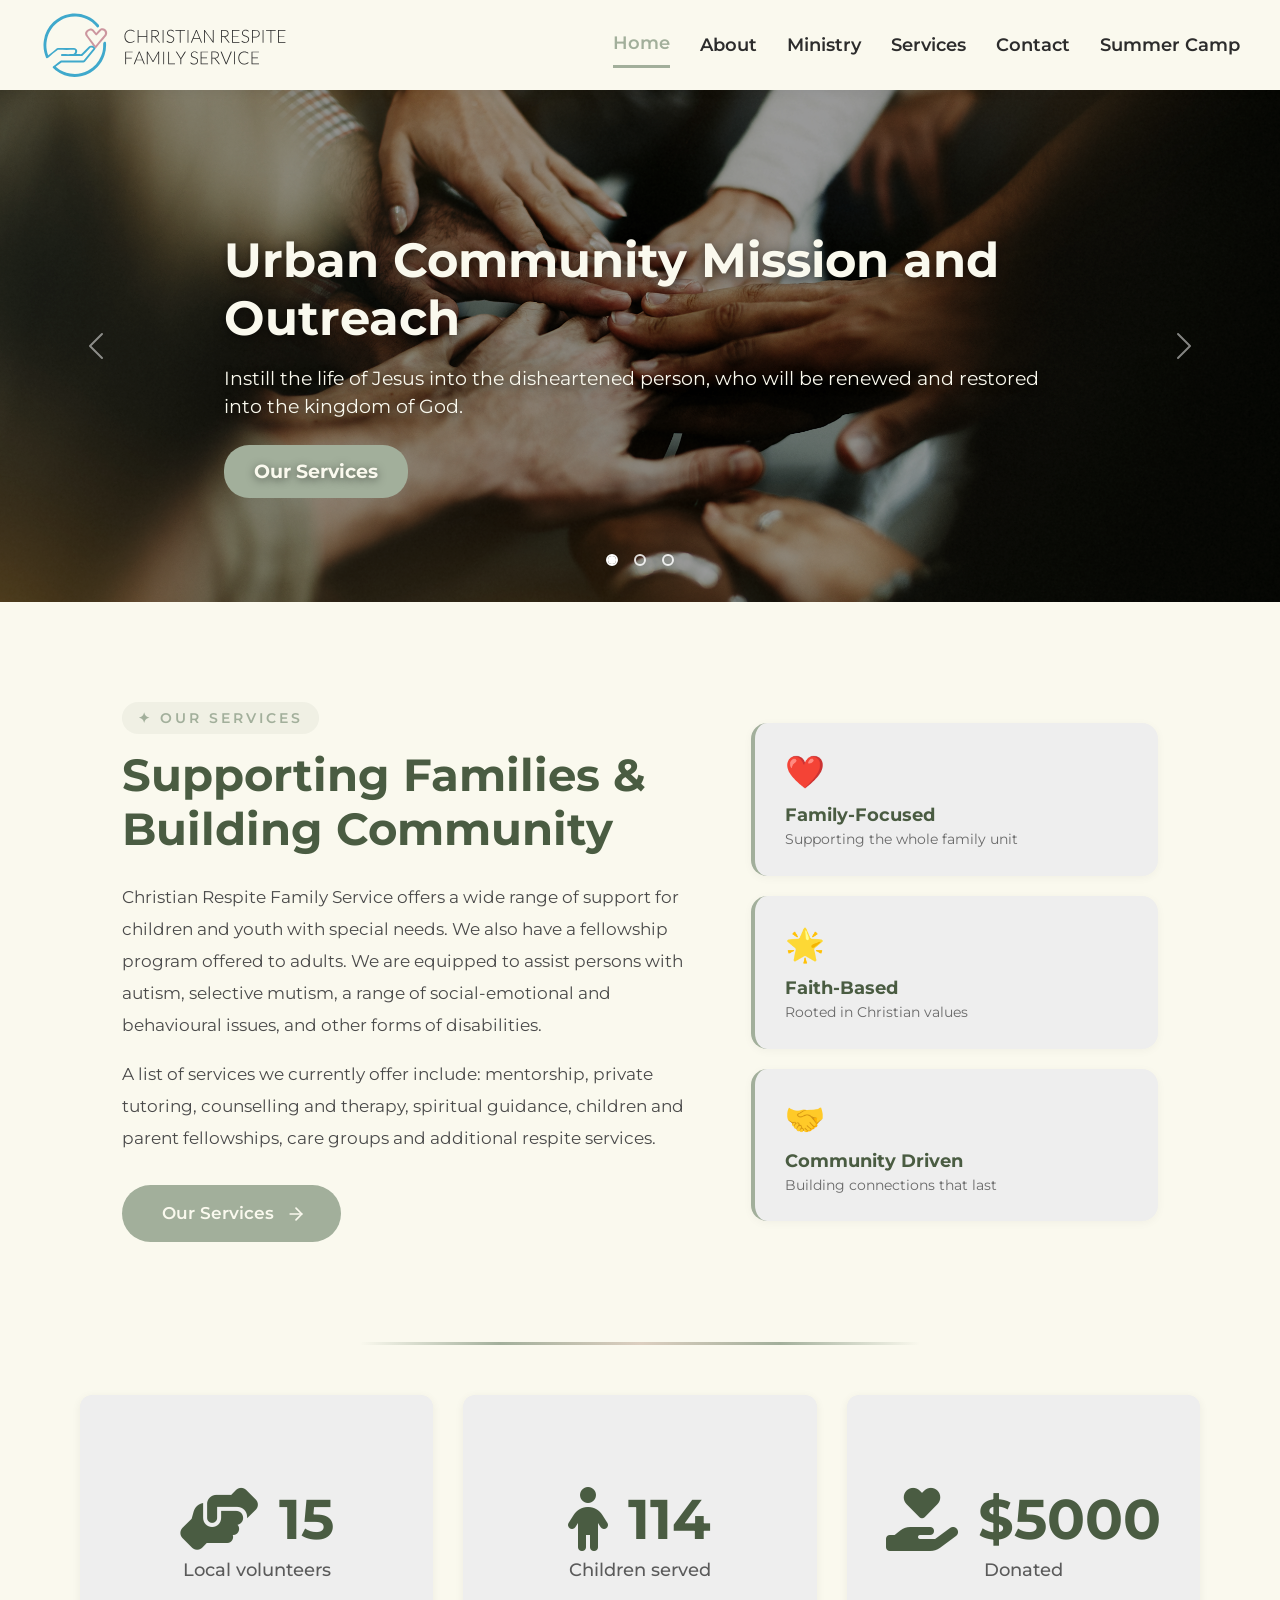
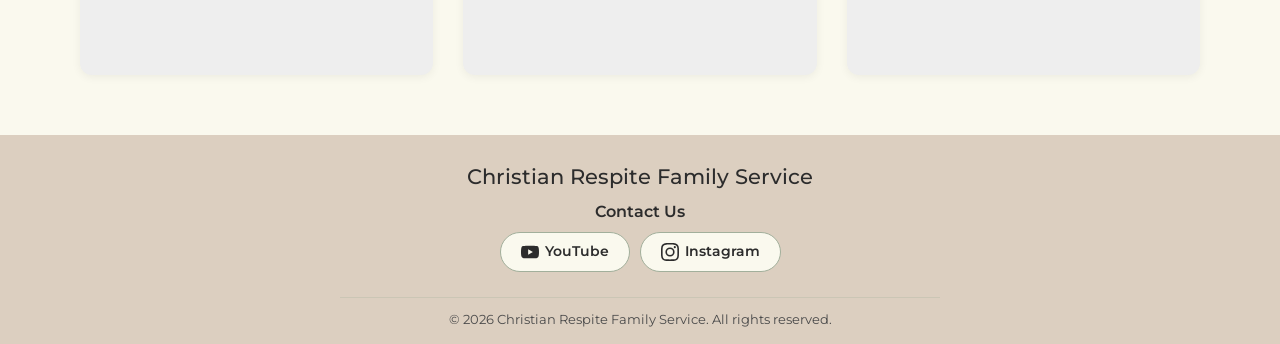
==== commit 4988cb34: "new font, fixed footer and carousel dots, added david" ====
--- a/html/index.html
+++ b/html/index.html
@@ -8,8 +8,8 @@
 
     <link href="https://cdn.jsdelivr.net/npm/bootstrap@5.3.2/dist/css/bootstrap.min.css" rel="stylesheet">
     <link rel="stylesheet" href="https://cdnjs.cloudflare.com/ajax/libs/font-awesome/6.5.0/css/all.min.css">
-    <link href="../css/style.css" rel="stylesheet">
-    <link rel="icon" type="image/png" href="favicon.png">
+    <link href="../css/style.css?v=5" rel="stylesheet">
+    <link rel="icon" type="image/svg+xml" href="../images/favicon.svg">
 </head>
 
 <body>
@@ -192,36 +192,28 @@
         <div class="container">
             <div class="footer-content">
                 <h3>Christian Respite Family Service</h3>
-                <p>Sharing the love of Jesus Christ through service, support, and community outreach since 2010.</p>
                 
                 <div class="contact-section">
-                    <span class="contact-label">📬 Contact Us</span>
+                    <span class="contact-label">Contact Us</span>
                     <div class="btn-group">
                         <a href="https://www.youtube.com/@crfsweb8775" class="social-btn youtube" target="_blank">
-                            <span class="icon">▶️</span> YouTube
+                            <svg class="icon" xmlns="http://www.w3.org/2000/svg" viewBox="0 0 24 24" width="18" height="18" fill="currentColor" aria-label="YouTube"><path d="M23.498 6.186a3.016 3.016 0 0 0-2.122-2.136C19.505 3.545 12 3.545 12 3.545s-7.505 0-9.377.505A3.017 3.017 0 0 0 .502 6.186C0 8.07 0 12 0 12s0 3.93.502 5.814a3.016 3.016 0 0 0 2.122 2.136c1.871.505 9.376.505 9.376.505s7.505 0 9.377-.505a3.015 3.015 0 0 0 2.122-2.136C24 15.93 24 12 24 12s0-3.93-.502-5.814zM9.545 15.568V8.432L15.818 12l-6.273 3.568z"/></svg> YouTube
                         </a>
                         <a href="https://www.instagram.com/happycrfs/?igsh=cTJuMXF1b21uMXVv#" class="social-btn instagram" target="_blank">
-                            <span class="icon">📸</span> Instagram
+                            <svg class="icon" xmlns="http://www.w3.org/2000/svg" viewBox="0 0 24 24" width="18" height="18" fill="currentColor" aria-label="Instagram"><path d="M12 2.163c3.204 0 3.584.012 4.85.07 3.252.148 4.771 1.691 4.919 4.919.058 1.265.069 1.645.069 4.849 0 3.205-.012 3.584-.069 4.849-.149 3.225-1.664 4.771-4.919 4.919-1.266.058-1.644.07-4.85.07-3.204 0-3.584-.012-4.849-.07-3.26-.149-4.771-1.699-4.919-4.92-.058-1.265-.07-1.644-.07-4.849 0-3.204.013-3.583.07-4.849.149-3.227 1.664-4.771 4.919-4.919 1.266-.057 1.645-.069 4.849-.069zM12 0C8.741 0 8.333.014 7.053.072 2.695.272.273 2.69.073 7.052.014 8.333 0 8.741 0 12c0 3.259.014 3.668.072 4.948.2 4.358 2.618 6.78 6.98 6.98C8.333 23.986 8.741 24 12 24c3.259 0 3.668-.014 4.948-.072 4.354-.2 6.782-2.618 6.979-6.98.059-1.28.073-1.689.073-4.948 0-3.259-.014-3.667-.072-4.947-.196-4.354-2.617-6.78-6.979-6.98C15.668.014 15.259 0 12 0zm0 5.838a6.162 6.162 0 1 0 0 12.324 6.162 6.162 0 0 0 0-12.324zM12 16a4 4 0 1 1 0-8 4 4 0 0 1 0 8zm6.406-11.845a1.44 1.44 0 1 0 0 2.881 1.44 1.44 0 0 0 0-2.881z"/></svg> Instagram
                         </a>
                     </div>
                 </div>
             </div>
 
             <div class="footer-bottom">
-                <p>&copy; 2024 Christian Respite Family Service. All rights reserved.</p>
+                <p>&copy; 2026 Christian Respite Family Service. All rights reserved.</p>
             </div>
         </div>
     </footer>
 
     <!-- JavaScript -->
     <script>
-        // Newsletter Form
-        document.querySelector('.newsletter-form').addEventListener('submit', function(e) {
-            e.preventDefault();
-            alert('Thank you for subscribing to our newsletter!');
-            this.reset();
-        });
-
         // Smooth scroll for all anchor links
         document.querySelectorAll('a[href^="#"]').forEach(anchor => {
             anchor.addEventListener('click', function(e) {
--- a/css/style.css
+++ b/css/style.css
@@ -1,3 +1,5 @@
+@import url('https://fonts.googleapis.com/css2?family=Montserrat:wght@400;500;600;700;800&display=swap');
+
 /* ===== RESET & BASE ===== */
 * {
     margin: 0;
@@ -6,7 +8,7 @@
 }
 
 body {
-    font-family: Verdana, sans-serif;
+    font-family: 'Montserrat', sans-serif;
     background-color: #FAF9EE;
     padding-top: 90px;
 }
@@ -100,13 +102,21 @@
 
 /* ===== ROW 2 - CAROUSEL ===== */
 #myCarousel {
-    margin-bottom: 4rem;
+    margin-bottom: 0;
     margin-top: 0;
 }
 
 .carousel-item {
     height: 32rem;
     background-color: #DCCFC0;
+}
+
+.carousel-item::before {
+    content: '';
+    position: absolute;
+    inset: 0;
+    background: rgba(0, 0, 0, 0.4);
+    z-index: 1;
 }
 
 .carousel-img {
@@ -124,7 +134,7 @@
 }
 
 .carousel-caption h1 {
-    font-family: Verdana, sans-serif;
+    font-family: 'Montserrat', sans-serif;
     font-size: 3rem;
     font-weight: bold;
     margin-bottom: 1rem;
@@ -162,18 +172,33 @@
     bottom: 20px;
 }
 
-.carousel-indicators button {
+.carousel-indicators [data-bs-target] {
+    box-sizing: border-box;
+    flex: 0 0 auto;
     width: 12px;
     height: 12px;
     border-radius: 50%;
-    margin: 0 6px;
-    background-color: rgba(255, 255, 255, 0.5);
-    border: 2px solid transparent;
-}
-
-.carousel-indicators button.active {
-    background-color: #A2AF9B;
-    border-color: #FAF9EE;
+    margin: 0 8px;
+    padding: 0;
+    background-color: transparent;
+    background-clip: padding-box;
+    border: 2px solid rgba(255, 255, 255, 0.85);
+    border-top: 2px solid rgba(255, 255, 255, 0.85);
+    border-bottom: 2px solid rgba(255, 255, 255, 0.85);
+    box-shadow: none;
+    text-indent: -9999px;
+    opacity: 1;
+    transition: background-color 0.3s ease, border-color 0.3s ease, transform 0.3s ease;
+}
+
+.carousel-indicators [data-bs-target]:hover {
+    border-color: #fff;
+    transform: scale(1.1);
+}
+
+.carousel-indicators [data-bs-target].active {
+    background-color: #fff;
+    border-color: #fff;
 }
 
 /* ===== ROW 3 - SERVICES SECTION ===== */
@@ -444,6 +469,306 @@
     color: #2c2c2c;
 }
 
+/* ===== ABOUT - VISION PANEL ===== */
+.vision-panel {
+    padding: 80px 0;
+}
+
+.vision-grid {
+    display: grid;
+    grid-template-columns: 1fr 1fr;
+    gap: 50px;
+    align-items: center;
+}
+
+.vision-content h3 {
+    font-size: 1.2rem;
+    color: #A2AF9B;
+    text-transform: uppercase;
+    letter-spacing: 2px;
+    margin-bottom: 10px;
+    font-weight: bold;
+}
+
+.vision-content h2 {
+    font-size: 2.2rem;
+    color: #4a5c42;
+    margin-bottom: 20px;
+    font-weight: bold;
+    line-height: 1.3;
+}
+
+.vision-content p {
+    font-size: 1.1rem;
+    color: #4a4a4a;
+    line-height: 1.8;
+}
+
+.vision-image img {
+    width: 100%;
+    height: 400px;
+    object-fit: cover;
+    border-radius: 12px;
+    box-shadow: 0 4px 20px rgba(0, 0, 0, 0.1);
+}
+
+/* ===== ABOUT - VALUES TIMELINE ===== */
+.values-timeline {
+    padding: 20px 0 50px;
+    background: linear-gradient(180deg, #DCCFC0 0%, #FAF9EE 100%);
+}
+
+.values-title {
+    font-size: 2rem;
+    color: #4a5c42;
+    margin: 0 0 20px;
+    font-weight: bold;
+    text-align: left;
+}
+
+.timeline {
+    position: relative;
+    max-width: 900px;
+    margin: 0 auto;
+    padding: 10px 0;
+}
+
+.timeline::before {
+    content: '';
+    position: absolute;
+    top: 0;
+    left: 50%;
+    transform: translateX(-50%);
+    width: 4px;
+    height: 100%;
+    background: #A2AF9B;
+}
+
+.timeline-row {
+    position: relative;
+    width: 100%;
+    padding: 18px 0;
+}
+
+.timeline-item {
+    position: relative;
+    height: 40px;
+}
+
+/* Horizontal lines touch the center line */
+.timeline-line {
+    position: absolute;
+    top: 50%;
+    height: 3px;
+    background: #A2AF9B;
+    width: 120px;
+    margin-top: -1.5px;
+}
+
+/* Odd rows: line + value extend to the LEFT of the center line */
+.timeline-row:nth-child(odd) .timeline-line {
+    right: 50%;
+}
+
+.timeline-row:nth-child(odd) .timeline-value {
+    position: absolute;
+    right: calc(50% + 120px + 15px);
+    top: 50%;
+    transform: translateY(-50%);
+    white-space: nowrap;
+}
+
+/* Even rows: line + value extend to the RIGHT of the center line */
+.timeline-row:nth-child(even) .timeline-line {
+    left: 50%;
+}
+
+.timeline-row:nth-child(even) .timeline-value {
+    position: absolute;
+    left: calc(50% + 120px + 15px);
+    top: 50%;
+    transform: translateY(-50%);
+    white-space: nowrap;
+}
+
+.timeline-value {
+    font-size: 1.5rem;
+    font-weight: bold;
+    color: #4a5c42;
+    letter-spacing: 1px;
+}
+
+/* ===== BOARD OF DIRECTORS ===== */
+.board-directors {
+    padding: 40px 0;
+    background: #FAF9EE;
+}
+
+.board-title {
+    font-size: clamp(1.8rem, 4vw, 3rem);
+    color: #4a5c42;
+    font-weight: bold;
+    text-align: center;
+    letter-spacing: 1px;
+    max-width: 1200px;
+    margin: 0 auto;
+    padding: 0 20px;
+}
+
+/* ===== DIRECTOR PROFILE ===== */
+.director-profile {
+    padding: 50px 0 80px;
+    background: #FAF9EE;
+}
+
+.director-bubble {
+    display: flex;
+    align-items: center;
+    gap: 40px;
+    max-width: 1200px;
+    margin: 0 auto;
+    padding: 40px;
+    background: #EEEEEE;
+    border-radius: 24px;
+    box-shadow: 0 6px 30px rgba(0, 0, 0, 0.08);
+    border: 2px solid #DCCFC0;
+}
+
+.director-headshot {
+    flex-shrink: 0;
+}
+
+.director-headshot img {
+    width: 220px;
+    height: 220px;
+    object-fit: cover;
+    border-radius: 18px;
+    box-shadow: 0 4px 15px rgba(0, 0, 0, 0.12);
+    display: block;
+}
+
+.director-info {
+    flex: 1;
+}
+
+.director-name {
+    font-size: 1.8rem;
+    font-weight: bold;
+    color: #4a5c42;
+    letter-spacing: 1px;
+    margin-bottom: 5px;
+}
+
+.director-role {
+    font-size: 1.1rem;
+    font-weight: bold;
+    color: #A2AF9B;
+    text-transform: uppercase;
+    letter-spacing: 1px;
+    margin-bottom: 15px;
+}
+
+.director-bio {
+    font-size: 1rem;
+    color: #4a4a4a;
+    line-height: 1.8;
+    margin: 0;
+}
+
+/* ===== DIRECTORS GRID ===== */
+.directors-grid {
+    padding: 0 0 80px;
+    background: #FAF9EE;
+}
+
+.directors-grid .container {
+    display: grid;
+    grid-template-columns: 1fr 1fr;
+    gap: 40px;
+    max-width: 1200px;
+    margin: 0 auto;
+    padding: 0;
+}
+
+.director-card {
+    display: flex;
+    align-items: flex-start;
+    gap: 25px;
+    padding: 30px;
+    background: #EEEEEE;
+    border-radius: 24px;
+    box-shadow: 0 6px 30px rgba(0, 0, 0, 0.08);
+    border: 2px solid #DCCFC0;
+    min-height: 240px;
+}
+
+.director-card .director-headshot {
+    flex-shrink: 0;
+}
+
+.director-card .director-headshot img {
+    width: 140px;
+    height: 140px;
+    object-fit: cover;
+    border-radius: 14px;
+    box-shadow: 0 4px 15px rgba(0, 0, 0, 0.12);
+    display: block;
+}
+
+.director-card .director-name {
+    font-size: 1.3rem;
+}
+
+.director-card .director-bio {
+    font-size: 0.9rem;
+}
+
+.director-card .director-bio.small {
+    font-size: 0.65rem;
+    line-height: 1.6;
+}
+
+/* ===== TESTIMONIAL ===== */
+.testimonial-section {
+    padding: 0 0 80px;
+    background: #FAF9EE;
+}
+
+.testimonial-bubble {
+    max-width: 1200px;
+    margin: 0 auto;
+    padding: 40px;
+    background: #DCCFC0;
+    border: 2px solid #A2AF9B;
+    border-radius: 24px;
+    box-shadow: 0 6px 30px rgba(0, 0, 0, 0.08);
+}
+
+.testimonial-bubble p {
+    font-size: 1.05rem;
+    color: #4a4a4a;
+    line-height: 1.9;
+    margin: 0 0 20px;
+}
+
+.testimonial-bubble blockquote {
+    margin: 0 0 20px;
+    padding: 20px 25px;
+    border-left: 4px solid #A2AF9B;
+    background: #FAF9EE;
+    border-radius: 8px;
+    font-size: 1.05rem;
+    font-style: italic;
+    color: #4a5c42;
+}
+
+.testimonial-author {
+    font-size: 1.1rem;
+    font-weight: bold;
+    color: #A2AF9B;
+    margin: 0;
+}
+
 .footer-content p {
     line-height: 1.4;
     margin-bottom: 15px;
@@ -519,6 +844,1085 @@
     margin: 0;
 }
 
+/* ===== MINISTRY - INTRO PANEL ===== */
+.ministry-panel {
+    position: relative;
+    width: 100%;
+    min-height: 500px;
+    padding: 80px 0;
+    display: flex;
+    align-items: flex-end;
+    background-color: #EEEEEE;
+    background-image: url('../images/group_reading.jpg');
+    background-size: cover;
+    background-position: center;
+    background-repeat: no-repeat;
+    text-align: left;
+}
+
+.ministry-panel::before {
+    content: '';
+    position: absolute;
+    inset: 0;
+    background: rgba(250, 249, 238, 0.75);
+    z-index: 0;
+}
+
+.ministry-panel .container {
+    position: relative;
+    width: 100%;
+    z-index: 1;
+}
+
+.ministry-panel h2 {
+    font-size: 3rem;
+    color: #4a5c42;
+    font-weight: bold;
+    margin-bottom: 40px;
+}
+
+.ministry-panel p {
+    max-width: 1000px;
+    margin: 0 auto 0 0;
+    font-size: 1.05rem;
+    color: #4a4a4a;
+    line-height: 1.9;
+}
+
+.ministry-panel p + p {
+    margin-top: 15px;
+}
+
+/* ===== SUMMER CAMP - HERO PANEL ===== */
+.camp-panel {
+    position: relative;
+    width: 100%;
+    min-height: 500px;
+    padding: 80px 0;
+    display: flex;
+    align-items: center;
+    justify-content: center;
+    background-color: #EEEEEE;
+    background-image: url('../images/camp.jpg');
+    background-size: cover;
+    background-position: center bottom;
+    background-repeat: no-repeat;
+    text-align: center;
+}
+
+.camp-panel::before {
+    content: '';
+    position: absolute;
+    inset: 0;
+    background: rgba(250, 249, 238, 0.75);
+    z-index: 0;
+}
+
+.camp-panel .container {
+    position: relative;
+    width: 100%;
+    z-index: 1;
+}
+
+.camp-panel h1 {
+    font-size: clamp(2.5rem, 6vw, 4rem);
+    color: #4a5c42;
+    font-weight: bold;
+    letter-spacing: 1px;
+}
+
+/* ===== SUMMER CAMP - DETAILS PANEL ===== */
+.camp-info {
+    width: 100%;
+    padding: 80px 0;
+    background: #FAF9EE;
+}
+
+.camp-info .split {
+    display: grid;
+    grid-template-columns: 1fr 1fr;
+    gap: 50px;
+    align-items: center;
+}
+
+.camp-info .split-image img {
+    width: 100%;
+    aspect-ratio: 4 / 3;
+    object-fit: cover;
+    border-radius: 12px;
+    box-shadow: 0 4px 20px rgba(0, 0, 0, 0.1);
+    display: block;
+}
+
+.camp-info ul {
+    list-style: none;
+    padding: 0;
+    margin: 0;
+}
+
+.camp-info ul li {
+    position: relative;
+    padding: 14px 0 14px 34px;
+    font-size: 1.05rem;
+    color: #4a4a4a;
+    line-height: 1.7;
+    border-bottom: 1px solid #DCCFC0;
+}
+
+.camp-info ul li::before {
+    content: '✦';
+    position: absolute;
+    left: 0;
+    top: 14px;
+    color: #A2AF9B;
+    font-size: 1.1rem;
+}
+
+.camp-info ul li:last-child {
+    border-bottom: none;
+}
+
+/* ===== SUMMER CAMP - GALLERY ===== */
+.gallery-panel {
+    padding: 0 0 80px;
+}
+
+.gallery-layout {
+    display: flex;
+    gap: 30px;
+    align-items: flex-start;
+}
+
+.gallery-tabs {
+    display: flex;
+    flex-direction: column;
+    gap: 10px;
+    flex-shrink: 0;
+    padding-top: 4px;
+}
+
+.gallery-tab {
+    background: #EEEEEE;
+    color: #4a4a4a;
+    border: 2px solid #DCCFC0;
+    border-radius: 12px;
+    padding: 10px 24px;
+    font-weight: 600;
+    font-size: 1.1rem;
+    cursor: pointer;
+    transition: 0.3s;
+    font-family: inherit;
+}
+
+.gallery-tab.active {
+    background: #A2AF9B;
+    color: #FAF9EE;
+    border-color: #A2AF9B;
+}
+
+.gallery-tab:disabled {
+    opacity: 0.5;
+    cursor: not-allowed;
+}
+
+.gallery-stage {
+    flex: 1;
+    min-width: 0;
+    position: relative;
+}
+
+.gallery-viewport {
+    position: relative;
+}
+
+.gallery-pane {
+    display: none;
+}
+
+.gallery-pane.active {
+    display: block;
+    position: relative;
+}
+
+.gallery-grid {
+    display: grid;
+    grid-template-columns: repeat(4, 1fr);
+    gap: 20px;
+}
+
+.gallery-grid.anim-next {
+    animation: gallerySlideNext 0.35s ease;
+}
+
+.gallery-grid.anim-prev {
+    animation: gallerySlidePrev 0.35s ease;
+}
+
+@keyframes gallerySlideNext {
+    from {
+        transform: translateX(60px);
+        opacity: 0;
+    }
+    to {
+        transform: translateX(0);
+        opacity: 1;
+    }
+}
+
+@keyframes gallerySlidePrev {
+    from {
+        transform: translateX(-60px);
+        opacity: 0;
+    }
+    to {
+        transform: translateX(0);
+        opacity: 1;
+    }
+}
+
+.gallery-item {
+    position: relative;
+    width: 100%;
+    aspect-ratio: 4 / 3;
+    margin: 0;
+    cursor: zoom-in;
+    border-radius: 12px;
+    overflow: hidden;
+    background: #EEEEEE;
+    box-shadow: 0 2px 10px rgba(0, 0, 0, 0.08);
+}
+
+.gallery-item.gallery-empty {
+    visibility: hidden;
+    pointer-events: none;
+}
+
+.gallery-item img {
+    width: 100%;
+    height: 100%;
+    object-fit: cover;
+    display: block;
+    transition: transform 0.3s ease;
+}
+
+.gallery-item:hover img {
+    transform: scale(1.05);
+}
+
+.gallery-item video {
+    width: 100%;
+    height: 100%;
+    object-fit: cover;
+    display: block;
+}
+
+.gallery-item .gallery-play {
+    position: absolute;
+    inset: 0;
+    display: flex;
+    align-items: center;
+    justify-content: center;
+    background: rgba(0, 0, 0, 0.35);
+    color: #FAF9EE;
+    font-size: 3rem;
+    transition: background 0.3s ease;
+    pointer-events: none;
+}
+
+.gallery-item:hover .gallery-play {
+    background: rgba(0, 0, 0, 0.45);
+}
+
+.gallery-nav {
+    display: flex;
+    justify-content: center;
+    align-items: center;
+    margin-top: 20px;
+}
+
+.gallery-nav-btn {
+    position: absolute;
+    top: 50%;
+    transform: translateY(-50%);
+    z-index: 5;
+    background: #A2AF9B;
+    color: #FAF9EE;
+    border: none;
+    border-radius: 50%;
+    width: 48px;
+    height: 48px;
+    font-size: 1.4rem;
+    line-height: 1;
+    padding: 0;
+    cursor: pointer;
+    transition: 0.3s;
+    display: flex;
+    align-items: center;
+    justify-content: center;
+}
+
+.gallery-nav-btn svg {
+    display: block;
+}
+
+.gallery-nav-btn.prev {
+    left: 4px;
+}
+
+.gallery-nav-btn.next {
+    right: 4px;
+}
+
+.gallery-nav-btn:hover:not(:disabled) {
+    background: #8a9a82;
+}
+
+.gallery-nav-btn:disabled {
+    opacity: 0.4;
+    cursor: not-allowed;
+}
+
+.gallery-page-info {
+    font-size: 1rem;
+    color: #4a4a4a;
+    font-weight: 600;
+}
+
+.gallery-modal .modal-content {
+    position: relative;
+    background: transparent;
+    border: none;
+}
+
+.gallery-modal .gallery-close {
+    position: absolute;
+    top: -10px;
+    right: -10px;
+    z-index: 10;
+    width: 36px;
+    height: 36px;
+    display: flex;
+    align-items: center;
+    justify-content: center;
+    background: rgba(0, 0, 0, 0.6);
+    color: #FAF9EE;
+    border: none;
+    border-radius: 50%;
+    font-size: 1.4rem;
+    line-height: 1;
+    cursor: pointer;
+    transition: background 0.3s ease;
+}
+
+.gallery-modal .gallery-close:hover {
+    background: rgba(0, 0, 0, 0.85);
+}
+
+.gallery-modal .modal-dialog {
+    max-width: 95vw;
+    margin: 1.75rem auto;
+}
+
+.gallery-lightbox-img {
+    max-width: 100%;
+    max-height: 85vh;
+    width: auto;
+    height: auto;
+    margin: 0 auto;
+    border-radius: 8px;
+    display: block;
+}
+
+.gallery-lightbox-video {
+    max-width: 100%;
+    max-height: 85vh;
+    width: auto;
+    height: auto;
+    margin: 0 auto;
+    border-radius: 8px;
+    display: block;
+}
+
+.gallery-caption {
+    text-align: center;
+    color: #FAF9EE;
+    margin-top: 10px;
+    margin-bottom: 0;
+    font-size: 1rem;
+}
+
+/* ===== MINISTRY - PROGRAM SPOTLIGHT ===== */
+.ministry-spotlight {
+    width: 100%;
+    padding: 80px 0;
+    background: #FAF9EE;
+}
+
+.ministry-spotlight .split {
+    display: grid;
+    grid-template-columns: 1fr 1fr;
+    gap: 50px;
+    align-items: center;
+}
+
+.ministry-spotlight .split-image img {
+    width: 100%;
+    aspect-ratio: 4 / 3;
+    object-fit: cover;
+    border-radius: 12px;
+    box-shadow: 0 4px 20px rgba(0, 0, 0, 0.1);
+    display: block;
+}
+
+.ministry-spotlight .split-content {
+    display: flex;
+    flex-direction: column;
+    justify-content: center;
+}
+
+.ministry-spotlight.reversed .split-image {
+    order: 2;
+}
+
+.ministry-spotlight + .ministry-spotlight {
+    padding-top: 0;
+}
+
+.ministry-spotlight h2 {
+    font-size: 2rem;
+    color: #4a5c42;
+    font-weight: bold;
+    margin-bottom: 15px;
+}
+
+.ministry-spotlight p {
+    font-size: 1rem;
+    color: #4a4a4a;
+    line-height: 1.8;
+    margin-bottom: 15px;
+}
+
+.ministry-spotlight .ministry-info {
+    margin-bottom: 5px;
+    font-size: 0.95rem;
+    color: #4a4a4a;
+}
+
+.ministry-spotlight .ministry-info strong {
+    color: #4a5c42;
+}
+
+.ministry-spotlight .ministry-btn {
+    display: inline-flex;
+    align-items: center;
+    gap: 10px;
+    align-self: flex-start;
+    background-color: #A2AF9B;
+    color: #FAF9EE;
+    border: none;
+    border-radius: 50px;
+    padding: 14px 28px;
+    text-decoration: none;
+    font-weight: 600;
+    font-size: 1rem;
+    transition: all 0.3s ease;
+    margin-top: 20px;
+}
+
+.ministry-spotlight .ministry-btn:hover {
+    background-color: #8a9a82;
+    color: #FAF9EE;
+    transform: translateY(-2px);
+    box-shadow: 0 8px 30px rgba(162, 175, 155, 0.4);
+}
+
+/* ===== SERVICES PAGE ===== */
+.services-page {
+    padding: 0 0 80px;
+    background-color: #FAF9EE;
+}
+
+/* ===== HERO IMAGE ===== */
+.services-hero-full {
+    position: relative;
+    width: 100%;
+    height: 450px;
+    overflow: hidden;
+    margin-bottom: 50px;
+}
+
+.services-hero-full::before {
+    content: '';
+    position: absolute;
+    inset: 0;
+    background: rgba(0, 0, 0, 0.4);
+    z-index: 1;
+}
+
+.services-hero-full-img {
+    width: 100%;
+    height: 100%;
+    object-fit: cover;
+    object-position: center;
+    display: block;
+}
+
+.services-hero-full-overlay {
+    position: absolute;
+    bottom: 0;
+    left: 0;
+    right: 0;
+    padding: 60px 0 40px;
+    z-index: 2;
+    background: linear-gradient(0deg, rgba(0, 0, 0, 0.7) 0%, rgba(0, 0, 0, 0) 100%);
+    color: #FAF9EE;
+}
+
+.services-hero-full-overlay h1 {
+    font-size: 3.5rem;
+    font-weight: bold;
+    margin-bottom: 15px;
+    text-shadow: 0 2px 10px rgba(0, 0, 0, 0.5);
+}
+
+.services-hero-full-overlay p {
+    font-size: 1.1rem;
+    line-height: 1.7;
+    max-width: 700px;
+    text-shadow: 0 2px 8px rgba(0, 0, 0, 0.5);
+}
+
+/* ===== CATEGORY BUTTONS ===== */
+.services-categories {
+    display: flex;
+    justify-content: center;
+    gap: 15px;
+    flex-wrap: wrap;
+    margin-bottom: 40px;
+}
+
+.category-btn {
+    background: #EEEEEE;
+    color: #4a5c42;
+    border: 2px solid transparent;
+    padding: 14px 35px;
+    border-radius: 50px;
+    font-weight: 600;
+    font-size: 1rem;
+    cursor: pointer;
+    transition: all 0.3s ease;
+    font-family: 'Montserrat', sans-serif;
+}
+
+.category-btn:hover {
+    background: #FAF9EE;
+    border-color: #A2AF9B;
+    transform: translateY(-2px);
+}
+
+.category-btn.active {
+    background: #A2AF9B;
+    color: #FAF9EE;
+    border-color: #A2AF9B;
+    box-shadow: 0 4px 15px rgba(162, 175, 155, 0.4);
+}
+
+/* ===== CONTENT DISPLAY ===== */
+.services-content-display {
+    max-width: 100%;
+    margin: 0 auto;
+}
+
+.service-content-box {
+    background: #EEEEEE;
+    padding: 50px 60px;
+    border-radius: 16px;
+    border-left: 6px solid #A2AF9B;
+    min-height: 350px;
+    transition: opacity 0.3s ease;
+    width: 100%;
+}
+
+.service-content-box h2 {
+    font-size: 2.2rem;
+    color: #4a5c42;
+    font-weight: bold;
+    margin-bottom: 25px;
+}
+
+.service-content-box p {
+    font-size: 1.1rem;
+    color: #4a4a4a;
+    line-height: 1.9;
+    margin-bottom: 18px;
+}
+
+.service-content-box ul {
+    list-style: none;
+    padding: 0;
+    margin: 20px 0;
+}
+
+.service-content-box ul li {
+    padding: 12px 0 12px 35px;
+    position: relative;
+    font-size: 1.05rem;
+    color: #3d3d3d;
+    line-height: 1.7;
+    border-bottom: 1px solid rgba(162, 175, 155, 0.15);
+}
+
+.service-content-box ul li:last-child {
+    border-bottom: none;
+}
+
+.service-content-box ul li::before {
+    content: '•';
+    position: absolute;
+    left: 0;
+    color: #A2AF9B;
+    font-size: 1.5rem;
+}
+
+/* ===== CONTACT PAGE ===== */
+.contact-page {
+    padding: 60px 0 80px;
+    background: linear-gradient(180deg, #FAF9EE 0%, #C5D0BD 100%);
+}
+
+.contact-header {
+    text-align: center;
+    max-width: 700px;
+    margin: 0 auto 50px;
+}
+
+.contact-header h1 {
+    font-size: 3rem;
+    color: #4a5c42;
+    font-weight: bold;
+    margin-bottom: 15px;
+}
+
+.contact-header p {
+    font-size: 1.05rem;
+    color: #4a4a4a;
+    line-height: 1.8;
+}
+
+/* ===== CONTACT GRID ===== */
+.contact-grid {
+    display: grid;
+    grid-template-columns: 1fr 1.2fr;
+    gap: 50px;
+    max-width: 1200px;
+    margin: 0 auto;
+}
+
+/* ===== LEFT - CONTACT INFO ===== */
+.contact-info {
+    display: flex;
+    flex-direction: column;
+    gap: 15px;
+}
+
+.info-card {
+    background: #EEEEEE;
+    padding: 20px 25px;
+    border-radius: 12px;
+    border-left: 4px solid #A2AF9B;
+    transition: all 0.3s ease;
+}
+
+.info-card:hover {
+    transform: translateX(6px);
+    background: #FAF9EE;
+    border-left: 4px solid #DCCFC0;
+    box-shadow: 0 4px 15px rgba(0, 0, 0, 0.06);
+}
+
+.info-item {
+    display: flex;
+    align-items: center;
+    gap: 18px;
+}
+
+.info-icon {
+    font-size: 1.8rem;
+    flex-shrink: 0;
+    width: 45px;
+    text-align: center;
+}
+
+.info-item h4 {
+    font-size: 0.9rem;
+    color: #A2AF9B;
+    font-weight: 600;
+    text-transform: uppercase;
+    letter-spacing: 1px;
+    margin: 0 0 3px 0;
+}
+
+.info-item p {
+    font-size: 1rem;
+    color: #3d3d3d;
+    margin: 0;
+    line-height: 1.5;
+}
+
+/* ===== RIGHT - CONTACT FORM ===== */
+.contact-form {
+    background: #EEEEEE;
+    padding: 40px 45px;
+    border-radius: 16px;
+    border-left: 6px solid #A2AF9B;
+}
+
+.contact-form h2 {
+    font-size: 1.8rem;
+    color: #4a5c42;
+    font-weight: bold;
+    margin-bottom: 25px;
+}
+
+.form-group {
+    margin-bottom: 20px;
+}
+
+.form-group label {
+    display: block;
+    font-size: 0.9rem;
+    font-weight: 600;
+    color: #4a5c42;
+    margin-bottom: 6px;
+}
+
+.form-group input,
+.form-group select,
+.form-group textarea {
+    width: 100%;
+    padding: 12px 16px;
+    border: 2px solid #DCCFC0;
+    border-radius: 10px;
+    font-size: 1rem;
+    font-family: 'Montserrat', sans-serif;
+    background: #FAF9EE;
+    color: #2c2c2c;
+    transition: all 0.3s ease;
+}
+
+.form-group input:focus,
+.form-group select:focus,
+.form-group textarea:focus {
+    border-color: #A2AF9B;
+    outline: none;
+    box-shadow: 0 0 0 4px rgba(162, 175, 155, 0.15);
+}
+
+.form-group textarea {
+    resize: vertical;
+    min-height: 120px;
+}
+
+.required {
+    color: #e74c3c;
+    margin-left: 2px;
+}
+
+.contact-submit-btn {
+    display: inline-flex;
+    align-items: center;
+    gap: 12px;
+    background-color: #A2AF9B;
+    color: #FAF9EE;
+    border: none;
+    border-radius: 50px;
+    padding: 16px 40px;
+    font-size: 1.05rem;
+    font-weight: 600;
+    cursor: pointer;
+    transition: all 0.3s ease;
+    font-family: 'Montserrat', sans-serif;
+    margin-top: 5px;
+}
+
+.contact-submit-btn:hover {
+    background-color: #8a9a82;
+    color: #FAF9EE;
+    transform: translateY(-3px);
+    box-shadow: 0 8px 30px rgba(162, 175, 155, 0.4);
+}
+
+.contact-submit-btn i {
+    transition: transform 0.3s ease;
+}
+
+.contact-submit-btn:hover i {
+    transform: translateX(4px);
+}
+
+.contact-tag {
+    display: inline-block;
+    font-size: 0.85rem;
+    font-weight: 600;
+    color: #A2AF9B;
+    text-transform: uppercase;
+    letter-spacing: 3px;
+    margin-bottom: 12px;
+    background: rgba(162, 175, 155, 0.12);
+    padding: 6px 20px;
+    border-radius: 20px;
+}
+
+/* ===== DONATION SECTION ===== */
+.donation-section {
+    margin-top: 60px;
+    padding: 50px 40px;
+    background: #EEEEEE;
+    border-radius: 16px;
+    border-left: 6px solid #A2AF9B;
+    text-align: center;
+}
+
+.donation-section h2 {
+    font-size: 2rem;
+    color: #4a5c42;
+    font-weight: bold;
+    margin-bottom: 15px;
+}
+
+.donation-section > p {
+    font-size: 1.05rem;
+    color: #4a4a4a;
+    line-height: 1.8;
+    max-width: 800px;
+    margin: 0 auto 30px;
+}
+
+/* ===== DONATION METHODS ===== */
+.donation-methods {
+    display: grid;
+    grid-template-columns: repeat(4, 1fr);
+    gap: 25px;
+    max-width: 1000px;
+    margin: 0 auto;
+}
+
+.donation-method {
+    background: #FAF9EE;
+    padding: 30px 20px 25px;
+    border-radius: 12px;
+    border: 2px solid #DCCFC0;
+    transition: all 0.3s ease;
+    display: flex;
+    flex-direction: column;
+    align-items: center;
+    justify-content: space-between;
+}
+
+.donation-method:hover {
+    transform: translateY(-6px);
+    border-color: #A2AF9B;
+    box-shadow: 0 8px 25px rgba(0, 0, 0, 0.08);
+}
+
+.donation-icon {
+    font-size: 2.5rem;
+    margin-bottom: 12px;
+    display: block;
+}
+
+.donation-method h4 {
+    font-size: 1.1rem;
+    color: #4a5c42;
+    font-weight: bold;
+    margin-bottom: 8px;
+}
+
+.donation-method p {
+    font-size: 0.9rem;
+    color: #6a6a6a;
+    margin-bottom: 15px;
+    line-height: 1.6;
+    flex-grow: 1;
+}
+
+.donation-method p strong {
+    color: #4a5c42;
+}
+
+.donation-method p small {
+    font-size: 0.8rem;
+    color: #A2AF9B;
+}
+
+/* ===== DONATE BUTTONS ===== */
+.donation-method .donate-btn {
+    display: inline-block;
+    background-color: #A2AF9B;
+    color: #FAF9EE;
+    padding: 10px 25px;
+    border-radius: 50px;
+    text-decoration: none;
+    font-weight: 600;
+    font-size: 0.9rem;
+    transition: all 0.3s ease;
+    border: none;
+    cursor: pointer;
+    font-family: 'Montserrat', sans-serif;
+    margin-top: auto;
+    width: 100%;
+    max-width: 160px;
+    text-align: center;
+}
+
+.donation-method .donate-btn:hover {
+    background-color: #8a9a82;
+    color: #FAF9EE;
+    transform: translateY(-2px);
+    box-shadow: 0 4px 15px rgba(162, 175, 155, 0.4);
+}
+
+/* ===== THANK YOU MESSAGE ===== */
+.donation-thankyou {
+    margin-top: 35px;
+    padding: 25px 30px;
+    background: rgba(162, 175, 155, 0.15);
+    border-radius: 12px;
+    border: 2px solid #A2AF9B;
+    display: flex;
+    align-items: center;
+    justify-content: center;
+    gap: 18px;
+    flex-wrap: wrap;
+}
+
+.donation-thankyou p {
+    font-size: 1.05rem;
+    color: #4a5c42;
+    margin: 0;
+    line-height: 1.6;
+    font-weight: 500;
+}
+
+/* ============================================================
+   POPUP MODAL
+   ============================================================ */
+.popup-overlay {
+    position: fixed;
+    top: 0;
+    left: 0;
+    right: 0;
+    bottom: 0;
+    background: rgba(0, 0, 0, 0.6);
+    z-index: 9999;
+    display: none;
+    align-items: center;
+    justify-content: center;
+    padding: 20px;
+    backdrop-filter: blur(4px);
+}
+
+.popup-overlay.active {
+    display: flex;
+}
+
+.popup-content {
+    background: #FAF9EE;
+    max-width: 500px;
+    width: 100%;
+    border-radius: 16px;
+    padding: 40px 35px 35px;
+    position: relative;
+    box-shadow: 0 20px 60px rgba(0, 0, 0, 0.3);
+    border-left: 6px solid #A2AF9B;
+    animation: popupSlideIn 0.3s ease;
+}
+
+.popup-close {
+    position: absolute;
+    top: 15px;
+    right: 20px;
+    font-size: 2rem;
+    background: none;
+    border: none;
+    color: #4a5c42;
+    cursor: pointer;
+    transition: 0.3s ease;
+    line-height: 1;
+}
+
+.popup-close:hover {
+    color: #A2AF9B;
+    transform: rotate(90deg);
+}
+
+.popup-body {
+    text-align: center;
+}
+
+.popup-icon {
+    font-size: 3.5rem;
+    margin-bottom: 10px;
+    display: block;
+}
+
+.popup-body h3 {
+    font-size: 1.6rem;
+    color: #4a5c42;
+    font-weight: bold;
+    margin-bottom: 12px;
+}
+
+.popup-body p {
+    font-size: 1rem;
+    color: #4a4a4a;
+    line-height: 1.7;
+    margin-bottom: 15px;
+}
+
+.popup-address {
+    background: #EEEEEE;
+    padding: 15px 20px;
+    border-radius: 10px;
+    margin: 15px 0;
+    text-align: center;
+}
+
+.popup-address.highlight {
+    background: rgba(162, 175, 155, 0.2);
+    border: 2px solid #A2AF9B;
+}
+
+.popup-address strong {
+    color: #4a5c42;
+}
+
+.popup-address p {
+    margin: 0;
+    color: #3d3d3d;
+}
+
+.popup-btn {
+    background-color: #A2AF9B;
+    color: #FAF9EE;
+    border: none;
+    border-radius: 50px;
+    padding: 12px 35px;
+    font-size: 1rem;
+    font-weight: 600;
+    cursor: pointer;
+    transition: all 0.3s ease;
+    font-family: 'Montserrat', sans-serif;
+    margin-top: 10px;
+}
+
+.popup-btn:hover {
+    background-color: #8a9a82;
+    color: #FAF9EE;
+    transform: translateY(-2px);
+    box-shadow: 0 6px 20px rgba(162, 175, 155, 0.4);
+}
+
 /* ===== ANIMATIONS ===== */
 @keyframes fadeSlideIn {
     from {
@@ -531,6 +1935,17 @@
     }
 }
 
+@keyframes popupSlideIn {
+    from {
+        opacity: 0;
+        transform: scale(0.9) translateY(20px);
+    }
+    to {
+        opacity: 1;
+        transform: scale(1) translateY(0);
+    }
+}
+
 /* ===== RESPONSIVE ===== */
 @media (max-width: 1024px) {
     .nav-right {
@@ -539,9 +1954,34 @@
     .nav-right a {
         font-size: 1rem;
     }
+    .vision-grid {
+        grid-template-columns: 1fr;
+        gap: 30px;
+    }
+    .vision-image img {
+        height: 300px;
+    }
+    .contact-grid {
+        grid-template-columns: 1fr 1fr;
+        gap: 40px;
+    }
     .footer-grid {
         grid-template-columns: 1fr 1fr;
         gap: 30px;
+    }
+    .services-content {
+        gap: 40px;
+        padding: 0 30px;
+    }
+    .services-text h2 {
+        font-size: 2.3rem;
+    }
+    .services-description {
+        max-width: 100%;
+    }
+    .donation-methods {
+        grid-template-columns: repeat(2, 1fr);
+        gap: 20px;
     }
 }
 
@@ -611,6 +2051,41 @@
     .hero-card p {
         font-size: 0.8rem;
     }
+    .services-section {
+        padding: 70px 0;
+    }
+    .services-content {
+        grid-template-columns: 1fr;
+        gap: 40px;
+        padding: 0 20px;
+    }
+    .services-text {
+        order: 1;
+        text-align: left;
+    }
+    .services-text h2 {
+        font-size: 2rem;
+    }
+    .services-description {
+        font-size: 0.95rem;
+        max-width: 100%;
+    }
+    .services-visual {
+        order: 2;
+        flex-direction: row;
+        flex-wrap: wrap;
+    }
+    .visual-card {
+        flex: 1 1 calc(50% - 10px);
+        min-width: 180px;
+        padding: 20px 22px;
+    }
+    .services-btn {
+        padding: 14px 28px 14px 32px;
+        font-size: 0.95rem;
+        width: 100%;
+        justify-content: center;
+    }
     .services-grid {
         grid-template-columns: 1fr 1fr;
         gap: 20px;
@@ -622,6 +2097,127 @@
     .section-header h2 {
         font-size: 1.8rem;
     }
+    .director-bubble {
+        flex-direction: column;
+        align-items: flex-start;
+        gap: 25px;
+        padding: 25px;
+    }
+    .director-headshot img {
+        width: 160px;
+        height: 160px;
+    }
+    .directors-grid .container {
+        grid-template-columns: 1fr;
+    }
+    .timeline-row {
+        padding: 25px 0;
+    }
+    .timeline-line {
+        width: 80px;
+    }
+    .timeline-row:nth-child(odd) .timeline-value {
+        right: calc(50% + 80px + 12px);
+    }
+    .timeline-row:nth-child(even) .timeline-value {
+        left: calc(50% + 80px + 12px);
+    }
+    .timeline-value {
+        font-size: 1.2rem;
+    }
+    .ministry-spotlight .split {
+        grid-template-columns: 1fr;
+    }
+    .ministry-spotlight .split-image img {
+        aspect-ratio: 4 / 3;
+    }
+    .ministry-spotlight.reversed .split-image {
+        order: 0;
+    }
+    .camp-info .split {
+        grid-template-columns: 1fr;
+    }
+    .gallery-layout {
+        flex-direction: column;
+        gap: 20px;
+    }
+    .gallery-tabs {
+        flex-direction: row;
+        gap: 12px;
+    }
+    .gallery-grid {
+        grid-template-columns: repeat(2, 1fr);
+        gap: 12px;
+    }
+    .contact-page {
+        padding: 40px 0 60px;
+    }
+    .contact-header h1 {
+        font-size: 2.2rem;
+    }
+    .contact-grid {
+        grid-template-columns: 1fr;
+        gap: 35px;
+    }
+    .contact-form {
+        padding: 30px 25px;
+        order: -1;
+    }
+    .contact-form h2 {
+        font-size: 1.5rem;
+    }
+    .contact-submit-btn {
+        width: 100%;
+        justify-content: center;
+    }
+    .info-card {
+        padding: 16px 20px;
+    }
+    .info-item {
+        gap: 14px;
+    }
+    .info-icon {
+        font-size: 1.5rem;
+        width: 38px;
+    }
+    .info-item h4 {
+        font-size: 0.8rem;
+    }
+    .info-item p {
+        font-size: 0.9rem;
+    }
+    .form-group input,
+    .form-group select,
+    .form-group textarea {
+        padding: 10px 14px;
+        font-size: 0.9rem;
+    }
+    .contact-tag {
+        font-size: 0.75rem;
+        padding: 4px 16px;
+    }
+    .donation-section {
+        padding: 35px 20px;
+        margin-top: 40px;
+    }
+    .donation-section h2 {
+        font-size: 1.6rem;
+    }
+    .donation-section > p {
+        font-size: 0.95rem;
+    }
+    .donation-methods {
+        grid-template-columns: 1fr 1fr;
+        gap: 20px;
+    }
+    .donation-thankyou {
+        padding: 20px;
+        flex-direction: column;
+        text-align: center;
+    }
+    .donation-thankyou p {
+        font-size: 0.95rem;
+    }
     .footer-grid {
         grid-template-columns: 1fr;
         gap: 30px;
@@ -643,6 +2239,29 @@
 }
 
 @media (max-width: 480px) {
+    .top-row {
+        padding: 0 10px;
+    }
+    .nav-right a {
+        font-size: 0.7rem;
+        padding: 2px 4px;
+    }
+    .carousel-item {
+        height: 16rem;
+    }
+    .carousel-img {
+        height: 16rem;
+    }
+    .carousel-caption h1 {
+        font-size: 1.2rem;
+    }
+    .carousel-caption p {
+        font-size: 0.8rem;
+    }
+    .carousel-btn {
+        padding: 6px 15px;
+        font-size: 0.75rem;
+    }
     .hero-container {
         grid-template-columns: 1fr;
         gap: 20px;
@@ -656,33 +2275,123 @@
         height: 100px;
         max-width: 150px;
     }
+    .services-section {
+        padding: 50px 0;
+    }
+    .services-text h2 {
+        font-size: 1.6rem;
+    }
+    .services-tag {
+        font-size: 0.7rem;
+        padding: 4px 12px;
+    }
+    .services-description {
+        font-size: 0.9rem;
+        line-height: 1.7;
+    }
+    .services-visual {
+        flex-direction: column;
+        gap: 15px;
+    }
+    .visual-card {
+        flex: 1 1 100%;
+        min-width: 100%;
+        padding: 18px 20px;
+    }
+    .visual-card:hover {
+        transform: translateX(0px);
+    }
+    .services-btn {
+        padding: 14px 24px;
+        font-size: 0.9rem;
+    }
     .services-grid {
         grid-template-columns: 1fr;
     }
-    .carousel-item {
-        height: 16rem;
-    }
-    .carousel-img {
-        height: 16rem;
-    }
-    .carousel-caption h1 {
-        font-size: 1.2rem;
-    }
-    .carousel-caption p {
-        font-size: 0.8rem;
-    }
-    .carousel-btn {
-        padding: 6px 15px;
-        font-size: 0.75rem;
-    }
-    .top-row {
-        padding: 0 10px;
-    }
-    .nav-right a {
-        font-size: 0.7rem;
-        padding: 2px 4px;
-    }
     .section-header h2 {
         font-size: 1.5rem;
     }
+    .vision-content h2 {
+        font-size: 1.6rem;
+    }
+    .vision-content p {
+        font-size: 1rem;
+    }
+    .timeline-row {
+        padding: 20px 0;
+    }
+    .timeline-line {
+        width: 60px;
+    }
+    .timeline-row:nth-child(odd) .timeline-value {
+        right: calc(50% + 60px + 10px);
+    }
+    .timeline-row:nth-child(even) .timeline-value {
+        left: calc(50% + 60px + 10px);
+    }
+    .timeline-value {
+        font-size: 1.1rem;
+    }
+    .contact-page {
+        padding: 30px 0 50px;
+    }
+    .contact-header h1 {
+        font-size: 1.8rem;
+    }
+    .contact-header p {
+        font-size: 0.95rem;
+    }
+    .contact-form {
+        padding: 25px 18px;
+    }
+    .contact-form h2 {
+        font-size: 1.3rem;
+    }
+    .info-card {
+        padding: 14px 16px;
+    }
+    .info-item {
+        gap: 12px;
+    }
+    .info-icon {
+        font-size: 1.3rem;
+        width: 32px;
+    }
+    .info-item p {
+        font-size: 0.85rem;
+    }
+    .contact-submit-btn {
+        padding: 14px 30px;
+        font-size: 0.95rem;
+    }
+    .form-group {
+        margin-bottom: 15px;
+    }
+    .donation-section {
+        padding: 25px 15px;
+        margin-top: 30px;
+    }
+    .donation-section h2 {
+        font-size: 1.3rem;
+    }
+    .donation-section > p {
+        font-size: 0.9rem;
+    }
+    .donation-methods {
+        grid-template-columns: 1fr;
+        gap: 15px;
+    }
+    .donation-method {
+        padding: 20px 15px;
+    }
+    .donation-method .donate-btn {
+        max-width: 100%;
+    }
+    .donation-thankyou {
+        padding: 15px;
+        gap: 12px;
+    }
+    .donation-thankyou p {
+        font-size: 0.9rem;
+    }
 }
